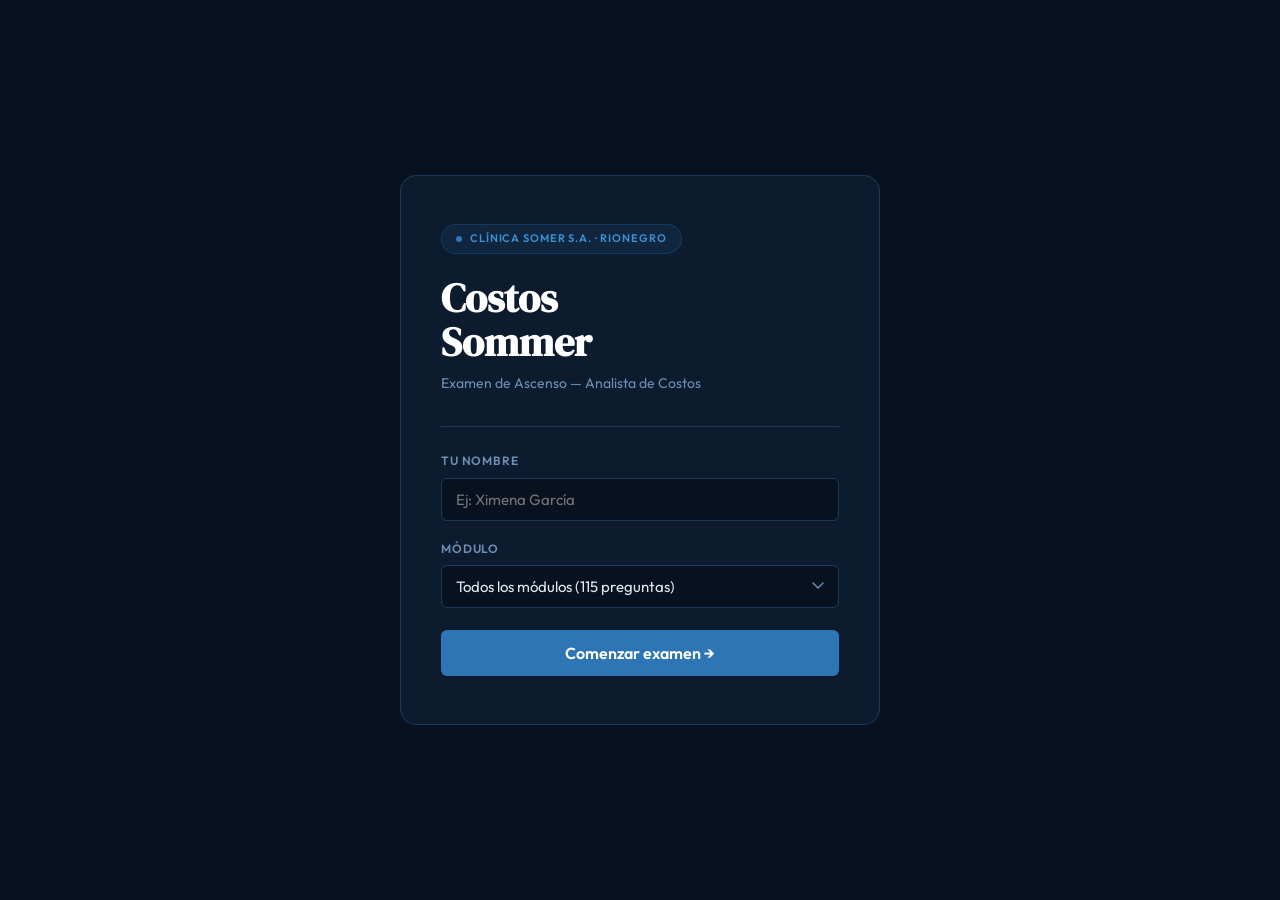
==== index.html @ 5fa01d23 "add cat animation easter egg using sprite2 sequential spritesheet - Cat walks (row 0/3), jumps on co" ====
<!DOCTYPE html>
<html lang="es">
<head>
  <meta charset="UTF-8">
  <meta name="viewport" content="width=device-width, initial-scale=1.0">
  <title>Costos Sommer · Examen de Ascenso</title>
  <link rel="preconnect" href="https://fonts.googleapis.com">
  <link rel="preconnect" href="https://fonts.gstatic.com" crossorigin>
  <link href="https://fonts.googleapis.com/css2?family=DM+Serif+Display:ital@0;1&family=Outfit:wght@300;400;500;600;700&display=swap" rel="stylesheet">
  <style>
    *, *::before, *::after { box-sizing: border-box; margin: 0; padding: 0; }
    :root {
      --bg: #07111F; --surface: #0D1B2E; --surface-2: #0f2237;
      --border: #1a3a5c; --border-hover: #2E75B6;
      --blue: #2E75B6; --blue-light: #3d8fd4;
      --green: #22c55e; --green-bg: rgba(34,197,94,0.1); --green-border: rgba(34,197,94,0.4);
      --red: #ef4444; --red-bg: rgba(239,68,68,0.1); --red-border: rgba(239,68,68,0.4);
      --gold: #FFD700; --text: #e2e8f0; --muted: #6b8fb5; --dim: #2d4d6b;
      --r: 10px; --r-sm: 6px;
    }
    body { background: var(--bg); color: var(--text); font-family: 'Outfit',sans-serif; min-height:100vh; line-height:1.6; }
    .screen { display:none; min-height:100vh; }
    .screen.active { display:flex; flex-direction:column; }

    /* START */
    #screen-start { align-items:center; justify-content:center; padding:40px 20px; }
    .start-card { background:var(--surface); border:1px solid var(--border); border-radius:16px; padding:48px 40px; width:100%; max-width:480px; }
    .brand-pill { display:inline-flex; align-items:center; gap:8px; background:rgba(46,117,182,0.12); border:1px solid rgba(46,117,182,0.25); border-radius:100px; padding:5px 14px; font-size:11px; font-weight:600; letter-spacing:0.08em; text-transform:uppercase; color:var(--blue-light); margin-bottom:22px; }
    .brand-dot { width:6px; height:6px; border-radius:50%; background:var(--blue); }
    .start-title { font-family:'DM Serif Display',serif; font-size:40px; line-height:1.1; color:#fff; margin-bottom:8px; }
    .start-sub { font-size:14px; color:var(--muted); margin-bottom:32px; }
    hr { border:none; border-top:1px solid var(--border); margin:24px 0; }
    label { display:block; font-size:12px; font-weight:600; letter-spacing:0.07em; text-transform:uppercase; color:var(--muted); margin-bottom:7px; }
    input, select { width:100%; background:var(--bg); border:1px solid var(--border); border-radius:var(--r-sm); color:var(--text); font-family:'Outfit',sans-serif; font-size:15px; padding:11px 14px; outline:none; transition:border-color .15s; margin-bottom:18px; }
    input:focus, select:focus { border-color:var(--blue); }
    select { appearance:none; background-image:url("data:image/svg+xml,%3Csvg xmlns='http://www.w3.org/2000/svg' width='12' height='8' viewBox='0 0 12 8'%3E%3Cpath d='M1 1l5 5 5-5' stroke='%236b8fb5' stroke-width='1.5' fill='none' stroke-linecap='round'/%3E%3C/svg%3E"); background-repeat:no-repeat; background-position:right 14px center; cursor:pointer; }
    select option { background:#0d1b2e; }
    .btn-start { width:100%; background:var(--blue); color:#fff; border:none; border-radius:var(--r-sm); font-family:'Outfit',sans-serif; font-size:16px; font-weight:600; padding:13px; cursor:pointer; transition:background .15s,transform .1s; margin-top:4px; }
    .btn-start:hover { background:var(--blue-light); }
    .btn-start:active { transform:scale(0.98); }

    /* QUIZ */
    .quiz-bar { padding:14px 24px; border-bottom:1px solid var(--border); background:var(--surface); display:flex; align-items:center; gap:16px; flex-shrink:0; }
    .prog-wrap { flex:1; }
    .prog-labels { display:flex; justify-content:space-between; font-size:12px; color:var(--muted); margin-bottom:6px; }
    .prog-track { height:3px; background:var(--border); border-radius:2px; overflow:hidden; }
    .prog-fill { height:100%; background:var(--blue); border-radius:2px; transition:width .35s ease; }
    .score-pill { background:rgba(46,117,182,0.12); border:1px solid rgba(46,117,182,0.22); border-radius:100px; padding:5px 14px; font-size:13px; font-weight:600; white-space:nowrap; flex-shrink:0; }
    .score-pill em { color:var(--gold); font-style:normal; }
    .quiz-body { flex:1; overflow-y:auto; padding:32px 24px 40px; max-width:700px; width:100%; margin:0 auto; }
    .mod-chip { display:inline-block; font-size:11px; font-weight:600; letter-spacing:0.08em; text-transform:uppercase; color:var(--blue-light); background:rgba(46,117,182,0.1); border:1px solid rgba(46,117,182,0.22); border-radius:100px; padding:3px 10px; margin-bottom:18px; }
    .q-text { font-family:'DM Serif Display',serif; font-size:22px; line-height:1.45; color:#fff; margin-bottom:26px; }
    .opts { display:flex; flex-direction:column; gap:9px; margin-bottom:18px; }
    .opt { display:flex; align-items:flex-start; gap:12px; background:var(--surface); border:1px solid var(--border); border-radius:var(--r); padding:13px 16px; cursor:pointer; width:100%; text-align:left; font-family:'Outfit',sans-serif; font-size:15px; color:var(--text); transition:border-color .15s,background .15s; }
    .opt:not([disabled]):hover { border-color:var(--border-hover); background:var(--surface-2); }
    .opt[disabled] { cursor:default; }
    .opt.correct { border-color:var(--green-border); background:var(--green-bg); }
    .opt.wrong   { border-color:var(--red-border);   background:var(--red-bg); }
    .opt.dimmed  { opacity:.38; }
    .opt-letter { min-width:28px; height:28px; border-radius:50%; background:rgba(255,255,255,0.07); border:1px solid var(--border); display:flex; align-items:center; justify-content:center; font-size:12px; font-weight:700; flex-shrink:0; transition:background .15s,border-color .15s,color .15s; }
    .opt.correct .opt-letter { background:var(--green); border-color:var(--green); color:#fff; }
    .opt.wrong   .opt-letter { background:var(--red);   border-color:var(--red);   color:#fff; }
    .opt-txt { padding-top:4px; line-height:1.5; }
    .just-box { display:none; background:rgba(46,117,182,0.07); border:1px solid rgba(46,117,182,0.18); border-left:3px solid var(--blue); border-radius:var(--r-sm); padding:14px 16px; font-size:14px; color:#94b8d8; line-height:1.65; margin-bottom:18px; }
    .just-box.show { display:block; }
    .just-label { font-size:10px; font-weight:700; letter-spacing:0.08em; text-transform:uppercase; color:var(--blue-light); margin-bottom:6px; }
    .btn-next { display:none; float:right; background:var(--blue); color:#fff; border:none; border-radius:var(--r-sm); font-family:'Outfit',sans-serif; font-size:15px; font-weight:600; padding:12px 28px; cursor:pointer; transition:background .15s; }
    .btn-next.show { display:inline-block; }
    .btn-next:hover { background:var(--blue-light); }
    .cf::after { content:''; display:table; clear:both; }

    /* RESULTS */
    .results-hero { background:var(--surface); border-bottom:1px solid var(--border); padding:52px 24px 40px; text-align:center; flex-shrink:0; }
    .results-label { font-size:12px; font-weight:600; letter-spacing:0.1em; text-transform:uppercase; color:var(--muted); margin-bottom:20px; }
    .big-score { font-family:'DM Serif Display',serif; font-size:76px; line-height:1; color:#fff; margin-bottom:6px; }
    .big-score .denom { font-size:34px; color:var(--muted); }
    .pct-line { font-size:17px; color:var(--muted); margin-bottom:26px; }
    .rank { display:inline-flex; align-items:center; gap:9px; padding:9px 22px; border-radius:100px; font-size:15px; font-weight:700; }
    .rank-icon { font-size:17px; }
    .r-aux { background:rgba(107,143,181,0.12); border:1px solid rgba(107,143,181,0.28); color:#7a99b8; }
    .r-jun { background:rgba(46,117,182,0.12);  border:1px solid rgba(46,117,182,0.28);  color:var(--blue-light); }
    .r-ana { background:rgba(34,197,94,0.1);    border:1px solid rgba(34,197,94,0.32);   color:var(--green); }
    .r-sen { background:rgba(255,215,0,0.1);    border:1px solid rgba(255,215,0,0.3);    color:var(--gold); }
    .r-jef { background:rgba(255,165,0,0.12);   border:1px solid rgba(255,165,0,0.35);   color:#FFA500; }
    .res-actions { margin-top:28px; }
    .btn-reset { background:var(--blue); color:#fff; border:none; border-radius:var(--r-sm); font-family:'Outfit',sans-serif; font-size:14px; font-weight:600; padding:10px 24px; cursor:pointer; transition:background .15s; }
    .btn-reset:hover { background:var(--blue-light); }
    .review-wrap { flex:1; overflow-y:auto; padding:28px 24px 48px; max-width:700px; width:100%; margin:0 auto; }
    .review-hdr { font-size:11px; font-weight:600; letter-spacing:0.09em; text-transform:uppercase; color:var(--muted); margin-bottom:14px; padding-bottom:10px; border-bottom:1px solid var(--border); }
    .ri { background:var(--surface); border:1px solid var(--border); border-radius:var(--r); padding:16px; margin-bottom:10px; }
    .ri.ok  { border-left:3px solid var(--green-border); }
    .ri.bad { border-left:3px solid var(--red-border); }
    .ri-meta { display:flex; align-items:center; gap:8px; margin-bottom:9px; }
    .ri-num { font-size:11px; font-weight:700; color:var(--dim); }
    .ri-mod { font-size:10px; font-weight:600; letter-spacing:0.06em; text-transform:uppercase; color:var(--muted); background:rgba(255,255,255,0.05); border-radius:100px; padding:2px 8px; }
    .ri-status { margin-left:auto; font-size:12px; font-weight:700; }
    .ri-status.ok  { color:var(--green); }
    .ri-status.bad { color:var(--red); }
    .ri-q { font-size:13px; color:var(--text); margin-bottom:10px; line-height:1.5; }
    .ri-ans { display:flex; flex-direction:column; gap:5px; margin-bottom:10px; }
    .ans-row { font-size:13px; padding:6px 11px; border-radius:var(--r-sm); display:flex; align-items:flex-start; gap:8px; }
    .ans-row.u-ok  { background:var(--green-bg); color:var(--green); }
    .ans-row.u-bad { background:var(--red-bg);   color:var(--red); }
    .ans-row.c-ans { background:var(--green-bg); color:var(--green); }
    .ans-lbl { font-size:10px; font-weight:700; text-transform:uppercase; letter-spacing:0.06em; min-width:72px; padding-top:1px; flex-shrink:0; }
    .ri-just { font-size:13px; color:#7ba8c8; line-height:1.6; padding:9px 12px; background:rgba(46,117,182,0.05); border-radius:var(--r-sm); border-left:2px solid rgba(46,117,182,0.25); }
    .just-mini-lbl { font-size:10px; font-weight:700; text-transform:uppercase; letter-spacing:0.06em; color:var(--blue-light); margin-bottom:4px; }

    /* CAT — sprite2.png: 6 cols × 4 rows, source cell 256×256, display 96×96 */
    .cat-wrap { position:fixed; z-index:999; display:none; pointer-events:none; user-select:none; }
    .cat-wrap.cat-on { display:block; }
    .cat-sprite {
      width: 96px; height: 96px;
      background-image: url('assets/sprites/sprite2.png');
      background-size: 576px 384px;   /* 256*6 * 0.375 × 256*4 * 0.375 */
      background-repeat: no-repeat;
      transform-origin: center bottom;
    }
    .cat-hint { position:fixed; bottom:10px; left:50%; transform:translateX(-50%); font-size:11px; color:rgba(107,143,181,0.45); letter-spacing:0.06em; pointer-events:none; z-index:998; display:none; }
    .cat-hint.cat-on { display:block; }

    @media(max-width:600px){
      .start-card{padding:28px 20px;} .start-title{font-size:32px;}
      .q-text{font-size:18px;} .big-score{font-size:60px;} .big-score .denom{font-size:26px;}
      .quiz-bar{padding:12px 16px;} .quiz-body,.review-wrap{padding-left:16px;padding-right:16px;}
    }
  </style>
</head>
<body>

  <!-- START -->
  <div id="screen-start" class="screen active">
    <div class="start-card">
      <div class="brand-pill"><div class="brand-dot"></div>Clínica Somer S.A. · Rionegro</div>
      <h1 class="start-title">Costos<br>Sommer</h1>
      <p class="start-sub">Examen de Ascenso — Analista de Costos</p>
      <hr>
      <label for="inp-name">Tu nombre</label>
      <input type="text" id="inp-name" placeholder="Ej: Ximena García" autocomplete="off">
      <label for="sel-mod">Módulo</label>
      <select id="sel-mod">
        <option value="all">Todos los módulos (115 preguntas)</option>
        <option value="Módulo 1 – Costos hospitalarios y clasificación">Módulo 1 – Costos hospitalarios y clasificación</option>
        <option value="Módulo 2 – Presupuesto y control financiero">Módulo 2 – Presupuesto y control financiero</option>
        <option value="Módulo 3 – Indicadores de gestión (KPIs)">Módulo 3 – Indicadores de gestión (KPIs)</option>
        <option value="Módulo 4 – Costeo ABC">Módulo 4 – Costeo ABC</option>
        <option value="Módulo 5 – Normativa sector salud Colombia">Módulo 5 – Normativa sector salud Colombia</option>
        <option value="Módulo 6 – Contabilidad aplicada a costos">Módulo 6 – Contabilidad aplicada a costos</option>
        <option value="Módulo 7 – Caso integral de rentabilidad">Módulo 7 – Caso integral de rentabilidad</option>
        <option value="Módulo 8 – Criterio profesional, estrategia e institucional Somer">Módulo 8 – Criterio profesional e institucional Somer</option>
        <option value="Módulo 9 – Análisis financiero y estados financieros">Módulo 9 – Análisis financiero y estados financieros</option>
      </select>
      <button class="btn-start" onclick="startQuiz()">Comenzar examen →</button>
    </div>
  </div>

  <!-- QUIZ -->
  <div id="screen-quiz" class="screen">
    <div class="quiz-bar">
      <div class="prog-wrap">
        <div class="prog-labels"><span id="prog-txt">Pregunta 1 de 115</span><span id="prog-pct">0%</span></div>
        <div class="prog-track"><div class="prog-fill" id="prog-fill" style="width:0%"></div></div>
      </div>
      <div class="score-pill"><em id="sc-val">0</em> correctas</div>
    </div>
    <div class="quiz-body">
      <div class="mod-chip" id="q-mod"></div>
      <div class="q-text" id="q-text"></div>
      <div class="opts" id="opts"></div>
      <div class="just-box" id="just-box"><div class="just-label">Justificación</div><div id="just-txt"></div></div>
      <div class="cf"><button class="btn-next" id="btn-next" onclick="nextQ()"></button></div>
    </div>
  </div>

  <!-- RESULTS -->
  <div id="screen-results" class="screen">
    <div class="results-hero">
      <div class="results-label">Resultados del examen</div>
      <div class="big-score"><span id="r-score">0</span><span class="denom"> / <span id="r-total">0</span></span></div>
      <div class="pct-line" id="r-pct"></div>
      <div class="rank" id="rank-badge"><span class="rank-icon" id="rank-icon"></span><span id="rank-name"></span></div>
      <div class="res-actions"><button class="btn-reset" onclick="resetQuiz()">Volver a jugar</button></div>
    </div>
    <div class="review-wrap">
      <div class="review-hdr">Revisión de respuestas</div>
      <div id="review"></div>
    </div>
  </div>

  <!-- CAT -->
  <div class="cat-wrap" id="cat-wrap"><div class="cat-sprite" id="cat-sprite"></div></div>
  <div class="cat-hint" id="cat-hint">← → ↑ ↓ mueven a la gatita</div>

  <script>
    const QUESTIONS = [{"id": 1, "module": "Módulo 1 – Costos hospitalarios y clasificación", "question": "¿Cuál de los siguientes es un ejemplo de COSTO DIRECTO en la Unidad de Cirugía de la Clínica Somer?", "options": {"A": "Salario del gerente general", "B": "Material de sutura e instrumental quirúrgico utilizado en la cirugía", "C": "Gastos de publicidad institucional", "D": "Mantenimiento de jardines de la sede principal"}, "correct": "B", "justification": "Los costos directos son los asociados directamente al servicio prestado e identificables con un procedimiento específico. El material de sutura e instrumental se consume en la cirugía. El salario del gerente y la publicidad son gastos (Clase 5 PUC). El mantenimiento de jardines es un costo indirecto general."}, {"id": 2, "module": "Módulo 1 – Costos hospitalarios y clasificación", "question": "El arrendamiento de la Sede Ambulatoria de la Clínica Somer (Calle 47 No. 76-3) se clasifica como:", "options": {"A": "Costo variable", "B": "Costo semifijo", "C": "Costo fijo", "D": "Costo indirecto variable"}, "correct": "C", "justification": "El arrendamiento no varía con el número de consultas. Es el mismo monto independientemente del volumen de actividad asistencial, por lo tanto es un costo fijo. Los costos variables cambian con la actividad; los semifijos tienen ambos componentes."}, {"id": 3, "module": "Módulo 1 – Costos hospitalarios y clasificación", "question": "¿Cuáles son los tres elementos del costo en una IPS de alta complejidad como la Clínica Somer?", "options": {"A": "Ingresos, gastos y utilidad", "B": "Materia prima directa, mano de obra directa y CIF", "C": "Costos fijos, variables y semifijos", "D": "Activos, pasivos y patrimonio"}, "correct": "B", "justification": "Los tres elementos: (1) Materia prima directa: medicamentos, reactivos, dispositivos implantados; (2) Mano de obra directa: médicos, enfermeras, instrumentadores; (3) CIF: depreciación equipos, esterilización, servicios públicos asistenciales. Su suma = costo total del servicio."}, {"id": 4, "module": "Módulo 1 – Costos hospitalarios y clasificación", "question": "En la Unidad de Trasplante de Órganos Abdominales de la Clínica Somer, los kits de perfusión y los medicamentos inmunosupresores son ejemplos de:", "options": {"A": "Costos indirectos del servicio (CIF)", "B": "Mano de obra directa", "C": "Materia prima directa", "D": "Gastos administrativos"}, "correct": "C", "justification": "Los insumos que se incorporan físicamente al procedimiento y son identificables con el trasplante específico constituyen materia prima directa. Los medicamentos inmunosupresores y los kits de perfusión se consumen directamente en ese procedimiento y conforman el primer elemento del costo."}, {"id": 5, "module": "Módulo 1 – Costos hospitalarios y clasificación", "question": "¿En qué clase del PUC (Circular 030 Supersalud) se registran los honorarios de médicos especialistas que atienden directamente pacientes en la Clínica Somer?", "options": {"A": "Clase 1 – Activos", "B": "Clase 3 – Deudores", "C": "Clase 5 – Gastos", "D": "Clase 6 – Costos de prestación de servicios"}, "correct": "D", "justification": "Los honorarios de especialistas (cirujanos, anestesiólogos, intensivistas) que intervienen directamente en la atención se registran en Clase 6, cuenta 6210 Honorarios médicos. Son costos asistenciales, no gastos administrativos. La Clase 5 es para el personal administrativo y gastos generales."}, {"id": 6, "module": "Módulo 1 – Costos hospitalarios y clasificación", "question": "La diferencia clave entre COSTO y GASTO en la Clínica Somer es:", "options": {"A": "El costo siempre es mayor en pesos que el gasto", "B": "El costo está asociado a la prestación del servicio asistencial; el gasto a la administración general", "C": "El gasto se registra en la Clase 6 del PUC", "D": "Solo los gastos afectan la utilidad del período"}, "correct": "B", "justification": "El costo es la inversión directamente asociada a prestar el servicio (medicamentos, personal asistencial, insumos quirúrgicos – Clase 6). El gasto es la erogación para administración general (publicidad, asesoría jurídica, nómina administrativa – Clase 5). Ambos afectan la utilidad. El gasto va en Clase 5, no en Clase 6."}, {"id": 7, "module": "Módulo 1 – Costos hospitalarios y clasificación", "question": "La depreciación del tomógrafo de la unidad de Imagenología de la Clínica Somer se clasifica como:", "options": {"A": "Gasto financiero", "B": "Costo directo variable", "C": "Costo fijo indirecto del servicio (CIF)", "D": "Ingreso diferido"}, "correct": "C", "justification": "La depreciación distribuye el costo del equipo a lo largo de su vida útil. Es un costo fijo (no varía con el número de imágenes tomadas) e indirecto (el tomógrafo sirve a múltiples pacientes). Se clasifica en los CIF y se registra en la cuenta 6250 del PUC."}, {"id": 8, "module": "Módulo 1 – Costos hospitalarios y clasificación", "question": "Un centro de costo en la Clínica Somer es:", "options": {"A": "La cuenta bancaria donde se reciben los pagos de EPS", "B": "Una unidad que genera y acumula costos, como la UCI Adultos, UCI Neonatal o el Banco de Sangre", "C": "El presupuesto anual aprobado por la junta directiva", "D": "El estado de resultados mensual consolidado"}, "correct": "B", "justification": "Un centro de costo es una unidad organizativa que acumula costos para su control y análisis. En la Clínica Somer, la UCI Adultos, UCI Pediátrica, UCI Neonatal, Banco de Sangre, Laboratorio Clínico y Unidad Funcional de Cáncer son ejemplos de centros de costo que permiten conocer el costo real de operar cada servicio."}, {"id": 9, "module": "Módulo 1 – Costos hospitalarios y clasificación", "question": "El personal del área de esterilización compartida que apoya los quirófanos de la Clínica Somer se clasifica como:", "options": {"A": "Mano de obra directa", "B": "Gasto de ventas", "C": "Costos indirectos del servicio (CIF)", "D": "Costo variable directo por procedimiento"}, "correct": "C", "justification": "El personal de esterilización apoya la prestación del servicio quirúrgico pero no interviene directamente en la atención al paciente. Su costo no puede asignarse a un procedimiento específico porque atiende múltiples quirófanos y servicios. Es mano de obra indirecta, parte de los CIF."}, {"id": 10, "module": "Módulo 1 – Costos hospitalarios y clasificación", "question": "Los honorarios del abogado externo que asesora a la Clínica Somer en la negociación de contratos con EPS se clasifican como:", "options": {"A": "Costo directo – cuenta 6210", "B": "Gasto – cuenta 5120", "C": "Costo indirecto – cuenta 6250", "D": "Ingreso – cuenta 4105"}, "correct": "B", "justification": "La asesoría jurídica no está asociada a la prestación directa del servicio de salud. Es un gasto administrativo registrado en la cuenta 5120 (Honorarios externos) de la Clase 5 del PUC. La cuenta 6210 es para honorarios de médicos que atienden directamente pacientes."}, {"id": 11, "module": "Módulo 1 – Costos hospitalarios y clasificación", "question": "Si la Clínica Somer incrementa su ocupación en la UCI Neonatal un 30%, ¿cuál de los siguientes costos aumenta proporcionalmente?", "options": {"A": "Arrendamiento de la sede principal", "B": "Cuota de amortización del préstamo bancario", "C": "Leche maternizada, surfactante y medicamentos por recién nacido", "D": "Salario fijo del jefe de enfermería de la UCI"}, "correct": "C", "justification": "Los insumos clínicos (leche maternizada, surfactante, medicamentos) son costos variables: aumentan directamente con el número de pacientes atendidos. El arrendamiento, la amortización y el salario fijo son costos fijos que no varían con el nivel de ocupación."}, {"id": 12, "module": "Módulo 1 – Costos hospitalarios y clasificación", "question": "¿Cuándo se reconoce contablemente un costo de prestación de servicios en la Clínica Somer bajo el principio de causación?", "options": {"A": "Cuando se compra el insumo al proveedor", "B": "Cuando se factura a la EPS o al paciente particular", "C": "Cuando el servicio es efectivamente prestado al paciente", "D": "Cuando la EPS efectúa el pago a la clínica"}, "correct": "C", "justification": "El principio de causación establece que el costo se reconoce cuando se presta el servicio, independientemente del pago. Comprar el insumo activa inventario; facturar genera CxC; el pago de la EPS afecta caja. El costo se causa en el momento de la atención."}, {"id": 13, "module": "Módulo 1 – Costos hospitalarios y clasificación", "question": "La suma de materia prima directa + mano de obra directa + CIF de un procedimiento de trasplante renal en la Clínica Somer es igual a:", "options": {"A": "El margen de contribución del trasplante", "B": "La utilidad bruta del servicio de trasplante", "C": "El costo total del procedimiento de trasplante", "D": "El gasto operativo del período"}, "correct": "C", "justification": "La suma de los tres elementos del costo = costo total del servicio. Esta es la regla fundamental del costeo. El margen de contribución es precio menos costo variable; la utilidad bruta es ingresos menos costos totales; el gasto operativo incluye gastos de administración (Clase 5)."}, {"id": 14, "module": "Módulo 2 – Presupuesto y control financiero", "question": "La UCI Adultos de la Clínica Somer tiene costos fijos de $72.000.000, precio por día-UCI de $900.000 y costo variable unitario de $180.000. ¿Cuál es el punto de equilibrio en días-UCI?", "options": {"A": "80 días", "B": "90 días", "C": "100 días", "D": "120 días"}, "correct": "C", "justification": "MC = $900.000 – $180.000 = $720.000/día. PE = $72.000.000 ÷ $720.000 = 100 días-UCI. Por debajo de 100 días la UCI genera pérdida. Cada día adicional aporta $720.000 a la utilidad. Este análisis es clave para justificar la continuidad operativa de la UCI ante la gerencia."}, {"id": 15, "module": "Módulo 2 – Presupuesto y control financiero", "question": "El EBITDA de la Clínica Somer mide:", "options": {"A": "El flujo de caja disponible para pagar a proveedores de insumos quirúrgicos", "B": "La utilidad antes de intereses, impuestos, depreciación y amortización", "C": "El patrimonio neto consolidado de todas las sedes", "D": "El presupuesto de inversiones en equipos médicos del año"}, "correct": "B", "justification": "EBITDA mide la rentabilidad operativa pura, antes de factores financieros y contables no monetarios como la depreciación de equipos de alta tecnología (ECMO, tomógrafos). Es el indicador que mejor refleja la capacidad generadora de caja de la operación asistencial de la Clínica Somer."}, {"id": 16, "module": "Módulo 2 – Presupuesto y control financiero", "question": "Si el precio estándar de un kit de hemodiálisis en la Clínica Somer era $85.000 y el precio real pagado fue $92.000, con una cantidad real de 400 unidades, la variación de precio es:", "options": {"A": "$2.800.000 favorable", "B": "$2.800.000 desfavorable", "C": "$700.000 desfavorable", "D": "$700.000 favorable"}, "correct": "B", "justification": "Var. precio = (P real – P estándar) × Q real = ($92.000 – $85.000) × 400 = $7.000 × 400 = $2.800.000. Es DESFAVORABLE porque se pagó más de lo presupuestado por unidad, incrementando los costos variables de la unidad de nefrología."}, {"id": 17, "module": "Módulo 2 – Presupuesto y control financiero", "question": "Una variación presupuestal es FAVORABLE en costos para la Clínica Somer cuando:", "options": {"A": "Lo ejecutado es mayor que lo presupuestado", "B": "Lo ejecutado es igual a lo presupuestado", "C": "Lo ejecutado es menor que lo presupuestado", "D": "El presupuesto no fue aprobado por la junta directiva"}, "correct": "C", "justification": "En costos, variación favorable = ejecutado < presupuestado. Significa que la clínica gastó menos de lo planeado, mejorando el resultado financiero. En ingresos la lógica es inversa. Una variación desfavorable en costos implica sobrecosto que comprime el margen operativo."}, {"id": 18, "module": "Módulo 2 – Presupuesto y control financiero", "question": "¿Por qué el flujo de caja es especialmente crítico para la Clínica Somer, dado que atiende pacientes de alta complejidad con cargo a EPS?", "options": {"A": "Porque las EPS pagan inmediatamente al prestarse el servicio de alta complejidad", "B": "Porque los ciclos de cobro de 90+ días generan brecha entre utilidad contable y efectivo disponible para pagar insumos costosos", "C": "Porque el flujo de caja y la utilidad contable siempre son iguales en IPS de alta complejidad", "D": "Porque el ADRES paga directamente a la Clínica Somer sin intermediación de las EPS"}, "correct": "B", "justification": "Los procedimientos de alta complejidad (trasplantes, ECMO) implican costos de insumos que se pagan al proveedor en 30–60 días, mientras las EPS pagan en 90+ días. La clínica puede mostrar utilidad contable positiva pero sin efectivo para operar. El flujo de caja mide entradas y salidas reales."}, {"id": 19, "module": "Módulo 2 – Presupuesto y control financiero", "question": "El presupuesto maestro de la Clínica Somer integra:", "options": {"A": "Solo el presupuesto de nómina médica y de enfermería", "B": "El presupuesto operativo (ingresos y gastos) y el financiero (flujo de caja, balance proyectado)", "C": "Únicamente la proyección de contratos con EPS del Oriente Antioqueño", "D": "El informe de auditoría externa anual de los estados financieros"}, "correct": "B", "justification": "El presupuesto maestro consolida el presupuesto operativo (ingresos por servicios de todas las sedes, costos y gastos) con el presupuesto financiero (flujo de caja proyectado, balance, presupuesto de inversiones). Permite una visión integral de la viabilidad financiera de la institución."}, {"id": 20, "module": "Módulo 2 – Presupuesto y control financiero", "question": "La Unidad Funcional de Cáncer de la Clínica Somer tiene costos fijos de $120.000.000, precio promedio por sesión de $850.000 y costo variable de $280.000. ¿Cuál es el punto de equilibrio en sesiones?", "options": {"A": "180 sesiones", "B": "200 sesiones", "C": "211 sesiones", "D": "250 sesiones"}, "correct": "C", "justification": "MC = $850.000 – $280.000 = $570.000. PE = $120.000.000 ÷ $570.000 = 210,5 ≈ 211 sesiones (se redondea hacia arriba para garantizar cubrimiento de costos fijos). Conocer el PE es clave para justificar la continuidad del servicio oncológico ante la gerencia."}, {"id": 21, "module": "Módulo 2 – Presupuesto y control financiero", "question": "La variación de CANTIDAD en insumos se calcula como:", "options": {"A": "(Precio real – Precio estándar) × Cantidad real", "B": "(Cantidad real – Cantidad estándar) × Precio estándar", "C": "(Precio real – Precio estándar) × Cantidad estándar", "D": "(Cantidad real – Cantidad estándar) × Precio real"}, "correct": "B", "justification": "Variación de cantidad = (Q real – Q estándar) × P estándar. Se usa el precio estándar para aislar el efecto precio y medir únicamente el impacto del consumo diferente al planeado. Si se consumió más de lo estándar es desfavorable. Es clave para controlar insumos costosos de trasplante y UCI."}, {"id": 22, "module": "Módulo 2 – Presupuesto y control financiero", "question": "La Clínica Somer presupuestó ingresos de $8.500.000.000 y ejecutó $8.200.000.000 en el semestre. Esta variación es:", "options": {"A": "Favorable de $300.000.000", "B": "Desfavorable de $300.000.000", "C": "Neutra porque la diferencia es menor al 5%", "D": "Favorable porque se prestaron más servicios de alta complejidad"}, "correct": "B", "justification": "En ingresos, variación desfavorable = ejecutado < presupuestado. La clínica recaudó $300.000.000 menos de lo planeado, presionando el margen operativo y el flujo de caja. No existe variación 'neutra' por porcentaje en el análisis presupuestal formal."}, {"id": 23, "module": "Módulo 2 – Presupuesto y control financiero", "question": "¿Qué diferencia un presupuesto FLEXIBLE de uno ESTÁTICO en la gestión de la Clínica Somer?", "options": {"A": "El flexible se ajusta al volumen real de actividad; el estático no cambia aunque la actividad varíe", "B": "El estático incluye más detalle por sedes que el flexible", "C": "El flexible solo aplica para hospitales públicos del Oriente Antioqueño", "D": "No hay diferencia práctica; son términos equivalentes en el sector salud"}, "correct": "A", "justification": "El presupuesto flexible se ajusta al nivel real de actividad (egresos, días-UCI, sesiones de quimioterapia), permitiendo comparaciones válidas. El estático se fija para un único nivel de actividad. En una clínica con múltiples sedes y servicios como la Somer, el presupuesto flexible es mucho más útil para el control de gestión."}, {"id": 24, "module": "Módulo 2 – Presupuesto y control financiero", "question": "El margen de contribución de una consulta de especialidad en la Clínica Somer con precio $220.000 y costo variable de $65.000 es:", "options": {"A": "$65.000", "B": "$220.000", "C": "$155.000", "D": "$285.000"}, "correct": "C", "justification": "Margen de contribución = Precio – Costo variable = $220.000 – $65.000 = $155.000. Este valor indica cuánto contribuye cada consulta a cubrir los costos fijos de la sede ambulatoria y generar utilidad. Es fundamental para decisiones de pricing en la oferta particular de la Clínica Somer."}, {"id": 25, "module": "Módulo 2 – Presupuesto y control financiero", "question": "Si la Clínica Somer tiene costos fijos de $200.000.000 y un margen de contribución del 40%, ¿cuál es el punto de equilibrio en pesos?", "options": {"A": "$400.000.000", "B": "$450.000.000", "C": "$500.000.000", "D": "$550.000.000"}, "correct": "C", "justification": "PE ($) = Costos fijos ÷ MC% = $200.000.000 ÷ 0,40 = $500.000.000. Con ingresos por debajo de $500M hay pérdida; por encima hay utilidad. El MC del 40% significa que por cada $100 de ingreso, $40 quedan para cubrir costos fijos y generar utilidad."}, {"id": 26, "module": "Módulo 2 – Presupuesto y control financiero", "question": "¿Cuál es el propósito principal del presupuesto de ingresos de la Clínica Somer con 5 sedes operativas?", "options": {"A": "Registrar los gastos de nómina mensual de cada sede", "B": "Proyectar la facturación esperada por tipo de pagador (EPS, prepagadas, SOAT, particulares) y por sede", "C": "Calcular la depreciación de equipos médicos de imagenología", "D": "Determinar el punto de equilibrio contable anual consolidado"}, "correct": "B", "justification": "El presupuesto de ingresos proyecta la facturación futura por tipo de pagador y por sede. Es la base para planear los recursos necesarios en cada unidad. No registra gastos ni calcula depreciaciones. Su correcta elaboración es fundamental para la gestión financiera de una IPS multisede."}, {"id": 27, "module": "Módulo 3 – Indicadores de gestión (KPIs)", "question": "La UCI Adultos de la Clínica Somer tiene 25 camas, opera 30 días y registra 570 días-cama ocupados. ¿Cuál es el índice ocupacional?", "options": {"A": "72%", "B": "76%", "C": "80%", "D": "85%"}, "correct": "B", "justification": "Días-cama disponibles = 25 × 30 = 750. IO = (570 ÷ 750) × 100 = 76%. Este resultado está ligeramente por debajo del rango óptimo (80–85%), indicando una oportunidad de mejora. La gerencia podría revisar protocolos de referencia para aumentar la ocupación sin comprometer la calidad."}, {"id": 28, "module": "Módulo 3 – Indicadores de gestión (KPIs)", "question": "La Clínica Somer tiene costos totales de $3.200.000.000 en el trimestre y 8.000 días-cama ocupados. ¿Cuál es el costo por paciente-día?", "options": {"A": "$350.000", "B": "$380.000", "C": "$400.000", "D": "$420.000"}, "correct": "C", "justification": "Costo por paciente-día = $3.200.000.000 ÷ 8.000 = $400.000. Para una clínica de alta complejidad, este indicador es clave para negociar tarifas de hospitalización con EPS y comparar la eficiencia entre las UCI (adultos, pediátrica, neonatal) y los servicios de hospitalización general."}, {"id": 29, "module": "Módulo 3 – Indicadores de gestión (KPIs)", "question": "La Clínica Somer tiene $4.200.000.000 en cuentas por cobrar y $18.000.000.000 en ingresos anuales. Los días de cartera son aproximadamente:", "options": {"A": "72 días", "B": "80 días", "C": "85 días", "D": "91 días"}, "correct": "C", "justification": "Días de cartera = ($4.200M ÷ $18.000M) × 365 = 0,2333 × 365 = 85 días. Este valor supera el estándar aceptable (<60 días) y se acerca al nivel crítico (>90 días), indicando que la Clínica Somer tarda casi 3 meses para cobrar sus servicios de alta complejidad a las EPS."}, {"id": 30, "module": "Módulo 3 – Indicadores de gestión (KPIs)", "question": "¿Cuál es el rango óptimo del índice ocupacional para una clínica privada de alta complejidad como la Somer?", "options": {"A": "60–70%", "B": "70–75%", "C": "80–85%", "D": "90–95%"}, "correct": "C", "justification": "El rango óptimo es 80–85%. Por debajo del 80% hay subutilización de la capacidad instalada. Por encima del 85% puede generar saturación, dificultad para aislamientos de pacientes críticos, mayor riesgo de infecciones nosocomiales y deterioro de la calidad de atención."}, {"id": 31, "module": "Módulo 3 – Indicadores de gestión (KPIs)", "question": "La Clínica Somer registró 240 egresos en un mes con 60 camas de hospitalización disponibles. ¿Cuál es el giro de cama?", "options": {"A": "3,0 pacientes/cama/mes", "B": "4,0 pacientes/cama/mes", "C": "4,5 pacientes/cama/mes", "D": "5,0 pacientes/cama/mes"}, "correct": "B", "justification": "Giro de cama = Egresos ÷ Camas disponibles = 240 ÷ 60 = 4,0 pacientes por cama por mes. Para una clínica de alta complejidad un giro de 4,0 es razonable, ya que patologías complejas (trasplantes, cirugías mayores) requieren estancias más largas que en clínicas de baja complejidad."}, {"id": 32, "module": "Módulo 3 – Indicadores de gestión (KPIs)", "question": "El margen operativo de la Clínica Somer se calcula como:", "options": {"A": "Ingresos totales ÷ Costos totales", "B": "Utilidad operacional ÷ Ingresos totales", "C": "Costos totales ÷ Número de egresos", "D": "Utilidad neta ÷ Patrimonio total"}, "correct": "B", "justification": "Margen operativo = Utilidad operacional ÷ Ingresos totales. Mide qué porcentaje de los ingresos se convierte en utilidad después de cubrir todos los costos y gastos operativos. Un margen saludable para una IPS de alta complejidad es superior al 15%."}, {"id": 33, "module": "Módulo 3 – Indicadores de gestión (KPIs)", "question": "Días de cartera superiores a 90 días en la Clínica Somer se consideran:", "options": {"A": "Excelentes: refleja contratos especiales de alta complejidad", "B": "Aceptables: dentro del estándar del sector salud colombiano", "C": "Críticos: generan presión severa de flujo de caja", "D": "Normales para IPS con Sello de Sostenibilidad"}, "correct": "C", "justification": "Días de cartera >90 es nivel crítico. Para la Clínica Somer, con alta concentración de ingresos en EPS y costos de insumos que se pagan en 30–60 días, una cartera de 90+ días significa que la clínica financia a las EPS generando severa presión de liquidez."}, {"id": 34, "module": "Módulo 3 – Indicadores de gestión (KPIs)", "question": "La UCI Neonatal de la Clínica Somer registra 3.600 días-cama ocupados y 180 egresos en el trimestre. ¿Cuál es la estancia promedio?", "options": {"A": "15 días", "B": "18 días", "C": "20 días", "D": "22 días"}, "correct": "C", "justification": "Estancia promedio = 3.600 ÷ 180 = 20 días. Esta estancia es coherente con patologías neonatales de alta complejidad (prematuros extremos, malformaciones). Es mayor que el promedio de hospitalización general, lo que aumenta el costo por egreso neonatal y debe considerarse en la negociación de tarifas con EPS."}, {"id": 35, "module": "Módulo 3 – Indicadores de gestión (KPIs)", "question": "La Clínica Somer tiene ingresos totales de $5.400.000.000 y costos totales de $4.320.000.000 en el semestre. ¿Cuál es el margen operativo?", "options": {"A": "15%", "B": "18%", "C": "20%", "D": "22%"}, "correct": "C", "justification": "Utilidad operacional = $5.400M – $4.320M = $1.080M. Margen = $1.080M ÷ $5.400M = 20%. Este resultado supera el estándar saludable del 15%, indicando que la Clínica Somer retiene $0,20 por cada $1,00 de ingreso, reflejando una gestión eficiente de sus servicios de alta complejidad."}, {"id": 36, "module": "Módulo 3 – Indicadores de gestión (KPIs)", "question": "¿Cuál KPI es más útil para evaluar la eficiencia económica del Trasplante de Médula Ósea de la Clínica Somer?", "options": {"A": "Índice ocupacional de camas generales", "B": "Giro de cama en hospitalización general", "C": "Costo por egreso del servicio de trasplante", "D": "Días de cartera con pacientes particulares"}, "correct": "C", "justification": "El costo por egreso mide cuánto cuesta atender a cada paciente trasplantado, permite comparar entre períodos e identificar oportunidades de eficiencia. Puede compararse con las tarifas negociadas con EPS o fondos especiales para este servicio de alta especialización."}, {"id": 37, "module": "Módulo 3 – Indicadores de gestión (KPIs)", "question": "La fórmula correcta para calcular los días de cartera de la Clínica Somer es:", "options": {"A": "(Egresos ÷ Camas disponibles) × 365", "B": "(CxC ÷ Ingresos anuales) × 365", "C": "(Días-cama ocupados ÷ Días-cama disponibles) × 100", "D": "(Utilidad operacional ÷ Ingresos totales) × 100"}, "correct": "B", "justification": "Días de cartera = (Cuentas por cobrar ÷ Ingresos anuales) × 365. Mide el tiempo promedio que la clínica tarda en cobrar sus servicios. Es crítico para la Clínica Somer dada su alta dependencia de cobros a EPS por servicios de alta complejidad con largo ciclo de facturación y glosas."}, {"id": 38, "module": "Módulo 3 – Indicadores de gestión (KPIs)", "question": "¿Qué significa que la Clínica Somer tenga un índice ocupacional del 90% en su UCI Adultos?", "options": {"A": "Excelente: maximiza los ingresos de la UCI", "B": "Óptimo: está en el rango ideal del 80–85%", "C": "Por encima del rango óptimo: puede indicar saturación y riesgo para la calidad", "D": "Crítico: indica que la UCI está subutilizada"}, "correct": "C", "justification": "Un índice del 90% supera el rango óptimo (80–85%). Puede implicar dificultad para aislar pacientes con infecciones, menor tiempo de preparación de camas, mayor carga del personal y riesgo de infecciones nosocomiales. La Clínica Somer debería evaluar si se requiere ampliar la capacidad instalada de la UCI."}, {"id": 39, "module": "Módulo 3 – Indicadores de gestión (KPIs)", "question": "El costo por egreso de la Clínica Somer con costos totales de $3.200.000.000 y 640 egresos en el trimestre es:", "options": {"A": "$4.500.000", "B": "$4.800.000", "C": "$5.000.000", "D": "$5.200.000"}, "correct": "C", "justification": "Costo por egreso = $3.200.000.000 ÷ 640 = $5.000.000. Este valor es coherente con una IPS de alta complejidad. Al compararlo con el ingreso por egreso se obtiene la utilidad por paciente, métrica fundamental para evaluar la rentabilidad del portafolio de servicios de la Clínica Somer."}, {"id": 40, "module": "Módulo 4 – Costeo ABC", "question": "La lógica central del costeo ABC aplicada a la Clínica Somer es:", "options": {"A": "Los servicios consumen recursos directamente sin pasar por actividades", "B": "Las actividades consumen recursos y los servicios consumen actividades", "C": "Los costos fijos se distribuyen por igual entre UCI, oncología y cirugía", "D": "El volumen de egresos determina el costo unitario de cada servicio"}, "correct": "B", "justification": "El ABC: ACTIVIDADES consumen RECURSOS → SERVICIOS consumen ACTIVIDADES. En la Clínica Somer, actividades como esterilización, quirófano, recuperación y administración consumen recursos; y los servicios (trasplante, cirugía laparoscópica, oncología) consumen esas actividades en proporciones distintas según su complejidad."}, {"id": 41, "module": "Módulo 4 – Costeo ABC", "question": "¿Cuál es la primera etapa del costeo ABC en la Clínica Somer?", "options": {"A": "Asignar costos a los servicios según el inductor", "B": "Definir los inductores de costo (cost drivers)", "C": "Identificar las actividades del proceso (esterilización, quirófano, UCI, administración)", "D": "Calcular el costo unitario por procedimiento o egreso"}, "correct": "C", "justification": "Las 4 etapas del ABC: (1) Identificar actividades del proceso, (2) Asignar costos indirectos a cada actividad, (3) Definir el inductor de costo para cada actividad, (4) Asignar costos a los servicios según consumo real del inductor. En la Somer: esterilización, quirófano, UCI, laboratorio, banco de sangre, administración."}, {"id": 42, "module": "Módulo 4 – Costeo ABC", "question": "En la Unidad de Cirugía de la Clínica Somer, el 'número de horas de quirófano utilizadas' como base de asignación de costos es un ejemplo de:", "options": {"A": "Centro de costo", "B": "Inductor de costo (cost driver)", "C": "Costo directo del procedimiento", "D": "Presupuesto de actividad quirúrgica"}, "correct": "B", "justification": "Un inductor de costo (cost driver) es la medida que mejor representa la relación causal entre el consumo de una actividad y el costo generado. Las horas de quirófano determinan cuánto consume cada procedimiento de los recursos de sala. Otros inductores en la Somer: número de instrumentos (esterilización), horas (UCI), unidades transfundidas (banco de sangre)."}, {"id": 43, "module": "Módulo 4 – Costeo ABC", "question": "La actividad de Esterilización de la Clínica Somer tiene un costo de $48.000.000. Colecistectomía usa 200 instrumentos y Cirugía hepatopancreatobiliar usa 280 (total 480). ¿Cuál es el costo de esterilización por instrumento?", "options": {"A": "$85.000", "B": "$90.000", "C": "$100.000", "D": "$105.000"}, "correct": "C", "justification": "Tasa = $48.000.000 ÷ 480 = $100.000/instrumento. Asignación Colecistectomía = 200 × $100.000 = $20.000.000. Asignación Cirugía hepatopancreatobiliar = 280 × $100.000 = $28.000.000. El ABC revela que la cirugía más compleja absorbe mayor costo de esterilización, lo que no ocurre con el costeo tradicional."}, {"id": 44, "module": "Módulo 4 – Costeo ABC", "question": "¿Cuál es la principal ventaja del costeo ABC para la Clínica Somer, con servicios tan distintos como trasplante de órganos y consulta ambulatoria?", "options": {"A": "Es más sencillo de implementar y requiere menos datos", "B": "Asigna los costos indirectos según el consumo real de actividades, evitando subsidios cruzados entre servicios", "C": "Elimina la necesidad de calcular costos fijos por sede", "D": "Solo aplica para procedimientos quirúrgicos de alta complejidad"}, "correct": "B", "justification": "La ventaja clave del ABC es la precisión: evita subsidios cruzados entre servicios. Sin ABC, el costeo tradicional podría hacer que una consulta ambulatoria subsidie los costos de un trasplante, distorsionando la rentabilidad. El ABC asigna costos según lo que cada servicio realmente consume en actividades."}, {"id": 45, "module": "Módulo 4 – Costeo ABC", "question": "El Time-Driven ABC, recomendado como segunda fase en la Clínica Somer, usa como inductor único:", "options": {"A": "El número de procedimientos realizados en el período", "B": "El número de insumos consumidos por tipo de servicio", "C": "El tiempo como medida universal de consumo de actividades", "D": "El costo directo de cada procedimiento como base de distribución"}, "correct": "C", "justification": "El Time-Driven ABC simplifica el ABC clásico usando el tiempo como inductor universal. En lugar de múltiples inductores, se mide cuánto tiempo consume cada servicio en cada actividad. Es más fácil de mantener operativamente en una institución con múltiples sedes como la Clínica Somer y permite actualizaciones periódicas."}, {"id": 46, "module": "Módulo 4 – Costeo ABC", "question": "¿Qué es un 'subsidio cruzado' en el contexto del costeo de servicios de la Clínica Somer?", "options": {"A": "Un préstamo entre la sede principal y las sedes ambulatorias", "B": "Cuando el costeo tradicional hace que un servicio de baja complejidad pague costos que pertenecen a uno de alta complejidad", "C": "El apoyo financiero del gobierno a la Clínica Somer por ser referente regional", "D": "La distribución equitativa de utilidades entre los servicios de la clínica"}, "correct": "B", "justification": "El subsidio cruzado ocurre cuando la distribución arbitraria de CIF en el costeo tradicional hace que servicios de baja complejidad (consulta ambulatoria) absorban costos que corresponden a alta complejidad (trasplante, ECMO). El ABC elimina este problema asignando costos según el consumo real de actividades."}, {"id": 47, "module": "Módulo 4 – Costeo ABC", "question": "¿Por qué se recomienda implementar el costeo ABC por fases en la Clínica Somer?", "options": {"A": "Porque la Supersalud exige implementación gradual en IPS de alta complejidad", "B": "Porque requiere adaptación cultural, de sistemas y validación de inductores; la implementación gradual reduce el riesgo", "C": "Porque el ABC solo aplica a servicios quirúrgicos en una primera fase", "D": "Porque el ABC no puede implementarse mientras existan múltiples sedes operativas"}, "correct": "B", "justification": "La implementación por fases (primero centros de costo, luego ABC pleno o Time-Driven ABC) permite: adaptar progresivamente al equipo, validar los inductores, ajustar los sistemas de información (Dinámica Web Somer), y demostrar valor antes de comprometer toda la organización. Reduce resistencia y riesgos de implementación."}, {"id": 48, "module": "Módulo 4 – Costeo ABC", "question": "En el ABC de la Clínica Somer, la actividad 'Administración' tiene costo $32.000.000 con 80 procedimientos totales (50 cirugía general + 30 cirugía hepatopancreatobiliar). ¿Cuánto se asigna a cirugía general?", "options": {"A": "$16.000.000", "B": "$18.000.000", "C": "$20.000.000", "D": "$22.000.000"}, "correct": "C", "justification": "Tasa = $32.000.000 ÷ 80 = $400.000/procedimiento. Asignación cirugía general = 50 × $400.000 = $20.000.000. Asignación hepatopancreatobiliar = 30 × $400.000 = $12.000.000. Total: $32.000.000 (verificado). La distribución refleja que cirugía general genera más transacciones administrativas por tener mayor volumen."}, {"id": 49, "module": "Módulo 4 – Costeo ABC", "question": "Con costeo tradicional (50/50), un procedimiento A cuesta $2.000.000 y con ABC cuesta $2.650.000. ¿Qué se concluye?", "options": {"A": "El ABC sobrestima el costo del procedimiento A", "B": "El costeo tradicional subestimaba el costo real del procedimiento A", "C": "Ambos métodos producen resultados equivalentes para negociar con EPS", "D": "El costeo tradicional es más preciso para procedimientos de alta complejidad"}, "correct": "B", "justification": "Cuando ABC > costeo tradicional, el método tradicional subestimaba el costo real. En la Clínica Somer, esto puede llevar a tarifas con EPS que no cubren el costo real, generando pérdidas ocultas. El ABC revela el costo verdadero y permite renegociar contratos con cifras más precisas y defendibles."}, {"id": 50, "module": "Módulo 4 – Costeo ABC", "question": "¿Cuál método de costeo es más recomendado para la Clínica Somer dado su portafolio de alta complejidad y múltiples centros de costo?", "options": {"A": "Costeo absorbente simple, por su facilidad de implementación", "B": "ABC complementado con centros de costo, implementado por fases", "C": "Distribución proporcional igualitaria entre todos los servicios", "D": "Costeo variable únicamente, sin asignar costos fijos a los servicios"}, "correct": "B", "justification": "El ABC complementado con centros de costo es el más recomendado porque: (1) los CIF son muy significativos en alta complejidad (ECMO, trasplantes, oncología), (2) el ABC los asigna con precisión según consumo real de actividades, (3) los centros de costo (UCI Adultos, UCI Pediátrica, Oncología, Trasplantes) proveen la base organizativa necesaria."}, {"id": 51, "module": "Módulo 5 – Normativa sector salud Colombia", "question": "¿Qué ley creó el Sistema General de Seguridad Social en Salud en Colombia, fundamento legal de la operación de la Clínica Somer?", "options": {"A": "Ley 50 de 1990", "B": "Ley 100 de 1993", "C": "Ley 1438 de 2011", "D": "Ley 715 de 2001"}, "correct": "B", "justification": "La Ley 100 de 1993 creó el SGSSS con los regímenes contributivo y subsidiado, estableciendo a las EPS como aseguradoras y a las IPS como prestadoras. Es el pilar normativo de la operación de la Clínica Somer como IPS de alta complejidad que atiende pacientes de múltiples EPS del Oriente Antioqueño."}, {"id": 52, "module": "Módulo 5 – Normativa sector salud Colombia", "question": "La ADRES cumple la función de:", "options": {"A": "Girar la UPC a las EPS y administrar los recursos del SGSSS", "B": "Acreditar a IPS como la Clínica Somer para prestar servicios de alta complejidad", "C": "Vigilar y controlar las EPS e IPS habilitadas", "D": "Definir las tarifas del Manual ISS para contratos entre IPS y EPS"}, "correct": "A", "justification": "ADRES administra los recursos financieros del SGSSS y gira la UPC a las EPS. No acredita IPS (Ministerio de Salud/ICONTEC), no vigila (Supersalud), ni define tarifas. La Clínica Somer recibe pagos indirectamente a través de las EPS que reciben la UPC de la ADRES."}, {"id": 53, "module": "Módulo 5 – Normativa sector salud Colombia", "question": "¿Qué es la UPC y cómo se relaciona con los ingresos de la Clínica Somer?", "options": {"A": "El valor anual por afiliado que recibe la EPS para cubrir el PBS, con el cual paga los servicios prestados por la Clínica Somer", "B": "El código único de procedimientos quirúrgicos de alta complejidad", "C": "La unificación del plan de cuentas para IPS según la Circular 030", "D": "El manual de tarifas para accidentes de tránsito atendidos en urgencias"}, "correct": "A", "justification": "La UPC es el valor anual que el ADRES gira a las EPS por afiliado. Con ese dinero, la EPS financia la prestación del PBS incluyendo los servicios de alta complejidad contratados con la Clínica Somer. Conocer la UPC es esencial para el analista de costos al negociar contratos con EPS."}, {"id": 54, "module": "Módulo 5 – Normativa sector salud Colombia", "question": "Los CUPS son relevantes para el analista de costos de la Clínica Somer porque:", "options": {"A": "Son los contratos únicos de prestación entre EPS e IPS", "B": "Son los códigos de identificación de cada procedimiento, base del manual tarifario y de la facturación", "C": "Son los cupones de pago de la UPC tramitados ante la ADRES", "D": "Son las cuentas unificadas del plan de saldos de la Clínica Somer"}, "correct": "B", "justification": "Los CUPS identifican con un código único cada procedimiento de salud. Son la base del manual tarifario: cada procedimiento de la Clínica Somer (desde una consulta hasta un trasplante) se factura a la EPS referenciando su código CUPS. Un código incorrecto puede generar glosas o rechazo de la factura."}, {"id": 55, "module": "Módulo 5 – Normativa sector salud Colombia", "question": "¿Cuál es el ámbito de aplicación del Manual Tarifario SOAT para la Clínica Somer?", "options": {"A": "Todos los servicios del SGSSS con EPS atendidos en urgencias", "B": "Exclusivamente la atención de víctimas de accidentes de tránsito", "C": "Servicios de medicina estética no cubiertos por el PBS", "D": "Todas las urgencias hospitalarias sin importar la causa de ingreso"}, "correct": "B", "justification": "El Manual SOAT aplica exclusivamente para víctimas de accidentes de tránsito, financiada por aseguradoras SOAT y FONSAT. La Clínica Somer, ubicada cerca del Aeropuerto Internacional José María Córdova y en zona de alta circulación vial del Oriente Antioqueño, recibe un volumen relevante de pacientes SOAT."}, {"id": 56, "module": "Módulo 5 – Normativa sector salud Colombia", "question": "Los RIPS son fundamentales para la facturación de la Clínica Somer porque:", "options": {"A": "Definen las tarifas mínimas para contratar con EPS del Oriente Antioqueño", "B": "Son los registros individuales de prestación de servicios, base técnica para facturar sin glosas", "C": "Establecen los requisitos de habilitación para UCI de alta complejidad", "D": "Definen el régimen disciplinario del personal médico y de enfermería"}, "correct": "B", "justification": "Los RIPS (Resolución 3374/2000) son registros individuales con información detallada de cada atención (procedimiento CUPS, diagnóstico CIE-10, paciente, prestador). Son la base técnica de la facturación a EPS. Una generación incorrecta o incompleta de RIPS es la principal causa de glosas en IPS de alta complejidad."}, {"id": 57, "module": "Módulo 5 – Normativa sector salud Colombia", "question": "¿Cuál es la diferencia en la FINANCIACIÓN entre el Manual ISS y el Manual SOAT?", "options": {"A": "El ISS se financia con la UPC girada por ADRES a las EPS; el SOAT con aseguradoras y FONSAT", "B": "El SOAT se financia con la UPC; el ISS con impuestos municipales del Oriente Antioqueño", "C": "Ambos se financian con la UPC; solo difieren en las tarifas", "D": "El ISS es financiado por las ARL y el SOAT por el Ministerio de Salud"}, "correct": "A", "justification": "Segunda diferencia clave: el ISS/SGSSS se financia con la UPC que ADRES gira a las EPS por afiliado; el SOAT con las primas de los seguros obligatorios de tránsito pagados por propietarios de vehículos y con FONSAT para vehículos no identificados. Son fuentes completamente distintas con diferentes ciclos de pago."}, {"id": 58, "module": "Módulo 5 – Normativa sector salud Colombia", "question": "La Circular 030 de la Supersalud define el PUC para IPS. ¿Qué cuenta específica registra los medicamentos e insumos quirúrgicos usados en los procedimientos de la Clínica Somer?", "options": {"A": "Cuenta 5105 – Personal administrativo", "B": "Cuenta 6205 – Personal asistencial", "C": "Cuenta 6215 – Medicamentos e insumos médico-quirúrgicos", "D": "Cuenta 5195 – Gastos diversos"}, "correct": "C", "justification": "La cuenta 6215 (Clase 6 – Costos) registra todo el material médico-quirúrgico directo: medicamentos, insumos, reactivos, dispositivos implantados. En la Clínica Somer, los kits de trasplante, medicamentos de UCI, reactivos del laboratorio y banco de sangre se registran en esta cuenta."}, {"id": 59, "module": "Módulo 5 – Normativa sector salud Colombia", "question": "La visión 2028 de la Clínica Somer de ser 'organización de salud sostenible centrada en las personas' implica para el área de costos:", "options": {"A": "Reducir todos los costos sin importar el impacto en la calidad asistencial", "B": "Generar información precisa de costos que permita decisiones sostenibles con valor clínico demostrado", "C": "Eliminar los servicios deficitarios como la UCI Neonatal para mejorar la rentabilidad", "D": "Depender exclusivamente de contratos con EPS para garantizar el volumen de actividad"}, "correct": "B", "justification": "La sostenibilidad financiera al 2028 requiere que el área de costos genere información precisa y oportuna para: identificar servicios con valor clínico y económico, negociar tarifas justas con EPS y prepagadas, gestionar eficientemente los recursos de alta tecnología, y demostrar que la excelencia asistencial es compatible con la viabilidad financiera."}, {"id": 60, "module": "Módulo 5 – Normativa sector salud Colombia", "question": "MIPRES es relevante para el analista de costos de la Clínica Somer porque:", "options": {"A": "Registra los pagos de nómina del personal médico especialista", "B": "Permite prescribir y reportar tecnologías NO PBS como medicamentos oncológicos y dispositivos de trasplante, generando costos que deben monitorearse", "C": "Calcula automáticamente los costos ABC de cada servicio de alta complejidad", "D": "Controla el inventario de medicamentos de alta tecnología del banco de sangre"}, "correct": "B", "justification": "MIPRES es la plataforma para prescribir tecnologías de salud fuera del PBS. Para la Clínica Somer, con servicios de oncología, trasplantes y otras patologías complejas, los medicamentos NO PBS pueden representar costos significativos. El analista debe monitorear estos costos para verificar que la EPS los reconozca y evitar glosas."}, {"id": 61, "module": "Módulo 5 – Normativa sector salud Colombia", "question": "¿Qué entidad vigila y controla la operación financiera y de calidad de la Clínica Somer como IPS habilitada?", "options": {"A": "ADRES", "B": "Ministerio de Hacienda", "C": "Superintendencia Nacional de Salud (Supersalud)", "D": "DANE"}, "correct": "C", "justification": "La Supersalud inspecciona, vigila y controla a las EPS, IPS y demás actores del sistema. Para la Clínica Somer, esto implica cumplir la Circular 030 (PUC), reportar RIPS, mantener habilitación de sus servicios de alta complejidad y cumplir estándares financieros. ADRES administra recursos; Ministerio define política; DANE hace estadísticas."}, {"id": 62, "module": "Módulo 6 – Contabilidad aplicada a costos", "question": "La ecuación contable fundamental que rige la contabilidad de la Clínica Somer es:", "options": {"A": "Activo = Pasivo – Patrimonio", "B": "Activo = Pasivo + Patrimonio", "C": "Ingresos = Costos + Gastos", "D": "Patrimonio = Activo + Pasivo"}, "correct": "B", "justification": "La ecuación Activo = Pasivo + Patrimonio siempre debe estar en equilibrio. Cada transacción en la Clínica Somer (compra de insumos, facturación a EPS, pago de nómina) afecta al menos dos cuentas manteniendo este equilibrio. Es el fundamento de la partida doble."}, {"id": 63, "module": "Módulo 6 – Contabilidad aplicada a costos", "question": "El equipo ECMO de la Clínica Somer costó $800.000.000, tiene vida útil de 8 años y valor residual de $80.000.000. La depreciación mensual por línea recta es:", "options": {"A": "$7.500.000", "B": "$8.333.333", "C": "$9.000.000", "D": "$10.000.000"}, "correct": "A", "justification": "Dep. anual = ($800M – $80M) ÷ 8 = $720M ÷ 8 = $90.000.000/año. Dep. mensual = $90M ÷ 12 = $7.500.000/mes. Este costo mensual se incorpora a los CIF del servicio donde opera el ECMO (UCI Adultos) y debe considerarse en la tarifa negociada con EPS para procedimientos que requieran soporte ECMO."}, {"id": 64, "module": "Módulo 6 – Contabilidad aplicada a costos", "question": "Cuando la Clínica Somer compra kits de trasplante a crédito por $45.000.000, el asiento contable correcto es:", "options": {"A": "Débito Cuentas por pagar $45M / Crédito Inventario $45M", "B": "Débito Inventario $45M / Crédito Cuentas por pagar $45M", "C": "Débito Bancos $45M / Crédito Inventario $45M", "D": "Débito Ingresos $45M / Crédito Inventario $45M"}, "correct": "B", "justification": "Al comprar a crédito: aumenta el Activo (Inventario de kits) → Débito; aumenta el Pasivo (Cuentas por pagar) → Crédito. La ecuación se mantiene: Activo +$45M, Pasivo +$45M. No hay movimiento de bancos porque es a crédito. Cuando se usen los kits se trasladarán de Inventario a Costos (Clase 6)."}, {"id": 65, "module": "Módulo 6 – Contabilidad aplicada a costos", "question": "La Clínica Somer tiene $1.800.000.000 en cuentas por cobrar con EPS. Con un histórico del 5% de no recuperación, la provisión de cartera es:", "options": {"A": "$72.000.000", "B": "$80.000.000", "C": "$90.000.000", "D": "$100.000.000"}, "correct": "C", "justification": "Provisión = $1.800.000.000 × 5% = $90.000.000. Asiento: Db Gasto provisión $90M / Cr Provisión cartera $90M. Reduce la utilidad del período aunque no haya salida de efectivo. Es fundamental para la Clínica Somer dado el alto volumen de facturación a EPS con riesgo de glosas."}, {"id": 66, "module": "Módulo 6 – Contabilidad aplicada a costos", "question": "Cuando una EPS glosa parcialmente una factura de la Clínica Somer por un trasplante, ¿cuál es el asiento contable correcto para el monto glosado?", "options": {"A": "Débito Bancos / Crédito Cuentas por cobrar", "B": "Débito Gasto glosas / Crédito Provisión cartera", "C": "Débito Ingresos / Crédito Cuentas por cobrar", "D": "Débito Provisión / Crédito Cuentas por cobrar"}, "correct": "B", "justification": "Las glosas reducen el ingreso esperado: Db Gasto glosas (afecta la utilidad) / Cr Provisión cartera (reduce el valor neto de CxC). Aplica el principio de prudencia: reconoce el riesgo de no cobro antes de que la glosa sea definitiva. En la Clínica Somer, las glosas en servicios complejos son frecuentes y su gestión es estratégica."}, {"id": 67, "module": "Módulo 6 – Contabilidad aplicada a costos", "question": "El equipo de laparoscopia de la Clínica Somer cuesta $180.000.000, tasa de depreciación 25% (saldo decreciente). La depreciación del AÑO 2 es:", "options": {"A": "$45.000.000", "B": "$33.750.000", "C": "$25.312.500", "D": "$22.500.000"}, "correct": "B", "justification": "Año 1: $180M × 25% = $45M. Valor en libros al final año 1: $180M – $45M = $135M. Depreciación año 2: $135M × 25% = $33.750.000. Este mayor costo en los primeros años impacta los CIF del servicio quirúrgico y debe considerarse al fijar tarifas con EPS durante los primeros años de operación del equipo."}, {"id": 68, "module": "Módulo 6 – Contabilidad aplicada a costos", "question": "Cuando la Clínica Somer factura $120.000.000 a una EPS por servicios de UCI, el asiento de reconocimiento del ingreso es:", "options": {"A": "Débito Bancos $120M / Crédito Ingresos $120M", "B": "Débito Cuentas por cobrar $120M / Crédito Ingresos $120M", "C": "Débito Ingresos $120M / Crédito Cuentas por cobrar $120M", "D": "Débito Cuentas por cobrar $120M / Crédito Bancos $120M"}, "correct": "B", "justification": "Al prestar el servicio: aumenta CxC (derecho a cobro) → Db; aumenta el Ingreso → Cr. El ingreso se reconoce cuando se presta el servicio, no cuando la EPS paga. Cuando la EPS pague: Db Bancos / Cr CxC. Esta separación refleja la brecha de liquidez típica de las IPS de alta complejidad."}, {"id": 69, "module": "Módulo 6 – Contabilidad aplicada a costos", "question": "¿Cuál es el impacto de reconocer una provisión de cartera en los estados financieros de la Clínica Somer?", "options": {"A": "Aumenta la utilidad y reduce el pasivo", "B": "Reduce la utilidad del período aunque no haya salida de efectivo", "C": "Solo afecta el balance general, no el estado de resultados", "D": "Aumenta el pasivo y reduce el patrimonio directamente"}, "correct": "B", "justification": "La provisión registra Db Gasto provisión (reduce utilidad) / Cr Provisión cartera (cuenta correctora del activo, reduce CxC neto). No hay salida de efectivo. Aplica el principio de causación: reconoce el gasto potencial por incobrables en el período en que se identifica el riesgo."}, {"id": 70, "module": "Módulo 6 – Contabilidad aplicada a costos", "question": "La cuenta 6205 del PUC para IPS registra en la Clínica Somer:", "options": {"A": "Los medicamentos e insumos quirúrgicos de alta complejidad", "B": "Los honorarios de médicos especialistas externos", "C": "El personal asistencial en nómina (enfermeras, médicos de planta, terapeutas)", "D": "La depreciación de equipos médicos y quirúrgicos"}, "correct": "C", "justification": "La cuenta 6205 (Clase 6) registra el personal asistencial en nómina directa: médicos de planta, enfermeras jefe, auxiliares, terapeutas, instrumentadores. La 6210 es honorarios externos; la 6215 medicamentos e insumos; la 6250 depreciación de equipos. Todos son Clase 6 porque están directamente asociados a la prestación del servicio."}, {"id": 71, "module": "Módulo 6 – Contabilidad aplicada a costos", "question": "Cuando la Clínica Somer paga la nómina del personal asistencial de la UCI Adultos por $380.000.000, el asiento correcto es:", "options": {"A": "Débito Gasto nómina administrativa (Clase 5) $380M / Crédito Bancos $380M", "B": "Débito Personal asistencial – Cuenta 6205 $380M / Crédito Bancos $380M", "C": "Débito Bancos $380M / Crédito Cuentas por pagar $380M", "D": "Débito Provisión nómina $380M / Crédito Ingresos $380M"}, "correct": "B", "justification": "El personal asistencial de la UCI (intensivistas, enfermeras, auxiliares) está directamente asociado a la prestación del servicio. Su nómina es un costo de Clase 6 (cuenta 6205). Al pagar: Db 6205 / Cr Bancos. Si fuera personal administrativo (gerencia, contabilidad) iría a Clase 5 (cuenta 5105)."}, {"id": 72, "module": "Módulo 6 – Contabilidad aplicada a costos", "question": "¿Cuándo se 'castiga' la cartera de la Clínica Somer con una EPS?", "options": {"A": "Cuando la EPS solicita una prórroga del plazo de pago", "B": "Cuando una glosa no recuperada se reconoce definitivamente como incobrable y se elimina de las CxC", "C": "Cuando se constituye la provisión preventiva sobre las CxC", "D": "Cuando la ADRES reduce la UPC girada a la EPS deudora"}, "correct": "B", "justification": "Castigar la cartera es reconocer definitivamente que una CxC no será recuperada. Asiento: Db Provisión cartera / Cr CxC. Elimina del balance la cuenta incobrable usando la provisión previamente constituida. Difiere de la provisión (estimación preventiva). Puede ocurrir cuando una EPS quiebra o se agotan las instancias de cobro."}, {"id": 73, "module": "Módulo 6 – Contabilidad aplicada a costos", "question": "Un equipo de resonancia magnética de la Clínica Somer costó $1.200.000.000, vida útil 10 años, valor residual $120.000.000. Con línea recta, ¿cuánto se deprecia en 3 años?", "options": {"A": "$270.000.000", "B": "$300.000.000", "C": "$324.000.000", "D": "$360.000.000"}, "correct": "C", "justification": "Dep. anual = ($1.200M – $120M) ÷ 10 = $108.000.000/año. En 3 años: $108M × 3 = $324.000.000. Este es el valor de la depreciación acumulada que reduce el valor en libros del equipo de $1.200M a $876M al tercer año, y se registra en la cuenta 6250 del PUC."}, {"id": 74, "module": "Módulo 6 – Contabilidad aplicada a costos", "question": "La diferencia principal entre contabilidad financiera y contabilidad de costos en la Clínica Somer es:", "options": {"A": "La contabilidad financiera es voluntaria; la de costos es obligatoria por la Supersalud", "B": "La financiera reporta para usuarios externos (Supersalud, DIAN, bancos); la de costos decide internamente para la gerencia", "C": "Solo la contabilidad financiera cumple con las NIIF", "D": "La de costos aplica solo para sedes de alta complejidad; la financiera consolida todas las sedes"}, "correct": "B", "justification": "La financiera genera estados financieros auditados para Supersalud, DIAN, bancos. La de costos es una herramienta interna que responde '¿cuánto cuesta un trasplante?', '¿es rentable la UCI Neonatal?', '¿dónde reducir costos sin afectar calidad?'. Frase clave: la financiera REPORTA; la de costos DECIDE."}, {"id": 75, "module": "Módulo 7 – Caso integral de rentabilidad", "question": "La Clínica Somer tiene ingresos totales de $5.400.000.000 y costos totales de $4.320.000.000 en el semestre. ¿Cuál es la utilidad operacional y el margen operativo?", "options": {"A": "$1.080.000.000 / 18%", "B": "$1.080.000.000 / 20%", "C": "$900.000.000 / 16,7%", "D": "$1.200.000.000 / 22%"}, "correct": "B", "justification": "Utilidad = $5.400M – $4.320M = $1.080M. Margen = $1.080M ÷ $5.400M = 20%. Este margen supera el umbral saludable del 15%, indicando que la Clínica Somer genera $0,20 de utilidad por cada $1,00 de ingreso, lo que refleja una gestión eficiente de sus servicios de alta complejidad."}, {"id": 76, "module": "Módulo 7 – Caso integral de rentabilidad", "question": "La Clínica Somer tiene 80 camas de hospitalización, opera 90 días y registra 5.760 días-cama ocupados en el trimestre. ¿Cuál es el índice ocupacional?", "options": {"A": "75%", "B": "78%", "C": "80%", "D": "83%"}, "correct": "C", "justification": "Días-cama disponibles = 80 × 90 = 7.200. IO = (5.760 ÷ 7.200) × 100 = 80%. Este resultado está en el rango óptimo (80–85%), indicando que la Clínica Somer utiliza eficientemente su capacidad de hospitalización sin llegar a la saturación que podría comprometer la calidad asistencial."}, {"id": 77, "module": "Módulo 7 – Caso integral de rentabilidad", "question": "Con ingresos de $5.400.000.000 y 360 egresos en el trimestre, ¿cuál es el ingreso por egreso de la Clínica Somer?", "options": {"A": "$13.500.000", "B": "$14.500.000", "C": "$15.000.000", "D": "$16.000.000"}, "correct": "C", "justification": "Ingreso por egreso = $5.400.000.000 ÷ 360 = $15.000.000. Para una IPS de alta complejidad (trasplantes, UCI, oncología), un ingreso promedio de $15M por egreso es coherente con el perfil de servicios. Al compararlo con el costo por egreso se obtiene la utilidad por paciente."}, {"id": 78, "module": "Módulo 7 – Caso integral de rentabilidad", "question": "¿Cuál es el principal riesgo financiero de la Clínica Somer dado que una parte importante de sus ingresos proviene de EPS por servicios de alta complejidad?", "options": {"A": "Exceso de utilidad operativa que genera mayor impuesto de renta", "B": "Presión severa de flujo de caja: insumos de alta complejidad se pagan en 30–60 días mientras las EPS pagan en 90+ días", "C": "Que el margen operativo del 20% sea demasiado bajo para el perfil de alta complejidad", "D": "Que el índice ocupacional del 80% genere saturación de camas críticas"}, "correct": "B", "justification": "El mayor riesgo es la brecha de liquidez: los insumos de alta complejidad (kits de trasplante, medicamentos oncológicos, dispositivos ECMO) se pagan al proveedor en 30–60 días, mientras las EPS pagan en 90+ días. La clínica puede mostrar utilidad contable positiva pero sin efectivo para operar servicios críticos."}, {"id": 79, "module": "Módulo 7 – Caso integral de rentabilidad", "question": "Con costos totales de $4.320.000.000 y 5.760 días-cama ocupados en el trimestre, ¿cuál es el costo por paciente-día de la Clínica Somer?", "options": {"A": "$650.000", "B": "$700.000", "C": "$750.000", "D": "$800.000"}, "correct": "C", "justification": "Costo por paciente-día = $4.320.000.000 ÷ 5.760 = $750.000. Este valor más alto que el de una clínica de baja complejidad es esperable en la Somer dado su perfil (UCI, trasplantes, oncología). Es útil para comparar la eficiencia entre unidades y para negociar tarifas de hospitalización con EPS."}, {"id": 80, "module": "Módulo 7 – Caso integral de rentabilidad", "question": "Con costos totales de $4.320.000.000 y 360 egresos, ¿cuál es el costo por egreso de la Clínica Somer?", "options": {"A": "$10.000.000", "B": "$11.500.000", "C": "$12.000.000", "D": "$13.000.000"}, "correct": "C", "justification": "Costo por egreso = $4.320.000.000 ÷ 360 = $12.000.000. Al compararlo con el ingreso por egreso ($15.000.000), la utilidad por paciente egresado es $3.000.000. Esto indica que el servicio es rentable. Para servicios de alta complejidad, $12M por egreso es coherente con el perfil de la Clínica Somer."}, {"id": 81, "module": "Módulo 7 – Caso integral de rentabilidad", "question": "La estancia promedio de la Clínica Somer con 5.760 días-cama ocupados y 360 egresos es:", "options": {"A": "12 días", "B": "14 días", "C": "16 días", "D": "20 días"}, "correct": "C", "justification": "Estancia promedio = 5.760 ÷ 360 = 16 días. Esta estancia es superior al promedio de una clínica de baja complejidad (5–7 días), esperable en la Somer por el perfil de sus pacientes (post-trasplante, UCI, oncológicos). Una estancia más larga aumenta el costo por egreso pero puede ser clínicamente necesaria."}, {"id": 82, "module": "Módulo 7 – Caso integral de rentabilidad", "question": "¿Cuál sería la recomendación financiera prioritaria para la Clínica Somer dada su alta dependencia de cobros a EPS por servicios de alta complejidad?", "options": {"A": "Reducir el personal de UCI para bajar los costos de mano de obra directa", "B": "Implementar gestión activa de cartera: auditoría previa de RIPS, respuesta ágil a glosas y negociación de plazos con EPS", "C": "Aumentar el índice ocupacional al 95% en todas las UCI", "D": "Eliminar contratos con EPS y operar exclusivamente con particulares y prepagadas"}, "correct": "B", "justification": "La prioridad es la gestión activa de cartera: auditoría de RIPS y CUPS antes de radicar facturas (reduce glosas), respuesta ágil a las glosas de EPS, negociación de plazos y anticipos, y seguimiento semanal de días de cartera. Reducir personal de UCI afecta la calidad; 95% de ocupación genera saturación."}, {"id": 83, "module": "Módulo 7 – Caso integral de rentabilidad", "question": "¿Cuál indicador confirma que el servicio de hospitalización de la Clínica Somer es RENTABLE en el análisis integral?", "options": {"A": "Índice ocupacional del 80% (rango óptimo) y margen operativo del 20% (sobre el umbral saludable del 15%)", "B": "Días de cartera de 85 días con EPS regionales", "C": "Costos de personal representan más del 50% de los costos totales", "D": "Ingresos de EPS representan más del 70% del total de ingresos"}, "correct": "A", "justification": "El servicio es rentable porque: (1) IO del 80% está en el rango óptimo, y (2) margen operativo del 20% supera el umbral saludable del 15%. Los días de cartera y la estructura de costos son indicadores de riesgo y eficiencia, pero no de rentabilidad por sí solos."}, {"id": 84, "module": "Módulo 8 – Criterio profesional, estrategia e institucional Somer", "question": "¿Por qué el área de costos es estratégica para la sostenibilidad financiera de la Clínica Somer, institución fundada en 1985 y referente de alta complejidad del Oriente Antioqueño?", "options": {"A": "Porque gestiona las redes sociales y la imagen institucional", "B": "Porque genera información del costo real de cada servicio, permitiendo decisiones informadas sobre tarifas, inversiones y contratos con EPS", "C": "Porque es el área encargada de contratar al personal médico especialista", "D": "Porque administra directamente los giros de la ADRES a las EPS contratantes"}, "correct": "B", "justification": "Con casi 40 años de historia y un portafolio de alta complejidad (trasplantes, ECMO, oncología, múltiples UCI), el área de costos es estratégica porque: conoce el costo real de cada servicio, negocia contratos con EPS con cifras reales, identifica servicios deficitarios, determina el punto de equilibrio por unidad y cumple los requerimientos de la Supersalud."}, {"id": 85, "module": "Módulo 8 – Criterio profesional, estrategia e institucional Somer", "question": "¿Qué es costo en el contexto de los servicios de la Clínica Somer?", "options": {"A": "Cualquier desembolso de dinero realizado por la institución en el período", "B": "La inversión económica directamente asociada a prestar el servicio de salud, que genera un beneficio asistencial y económico", "C": "Los gastos de administración general de la sede principal", "D": "El valor de mercado de los activos fijos de la clínica"}, "correct": "B", "justification": "El costo es la inversión directamente asociada a producir el servicio: medicamentos, insumos quirúrgicos, personal asistencial, equipos médicos. Se clasifica en directo/indirecto y fijo/variable. No es lo mismo que cualquier desembolso ni que los gastos administrativos."}, {"id": 86, "module": "Módulo 8 – Criterio profesional, estrategia e institucional Somer", "question": "¿Cuál es la diferencia entre contabilidad financiera y contabilidad de costos para un Analista de Costos de la Clínica Somer?", "options": {"A": "La financiera usa NIIF; la de costos usa el PUC exclusivamente", "B": "La financiera reporta a usuarios externos (Supersalud, DIAN, bancos); la de costos decide internamente para la gerencia", "C": "La de costos es obligatoria por ley; la financiera es voluntaria para IPS privadas", "D": "La financiera solo aplica a la sede principal; la de costos a todas las sedes"}, "correct": "B", "justification": "La financiera genera estados financieros auditados para usuarios externos. La de costos es interna y analítica: responde '¿cuánto cuesta un trasplante?', '¿es rentable la UCI Neonatal?', '¿dónde reducir sin afectar calidad?'. Frase clave: la financiera REPORTA; la de costos DECIDE. Ambas son complementarias."}, {"id": 87, "module": "Módulo 8 – Criterio profesional, estrategia e institucional Somer", "question": "¿Cuál es la diferencia entre COSTO y GASTO en la Clínica Somer?", "options": {"A": "El costo siempre es mayor en valor absoluto que el gasto", "B": "El costo está asociado a prestar el servicio asistencial (Clase 6); el gasto a la administración general (Clase 5)", "C": "El gasto se registra en la Clase 6 del PUC para IPS", "D": "Solo los gastos aparecen en el estado de resultados de la Clínica Somer"}, "correct": "B", "justification": "Costo: inversión ligada al servicio asistencial → medicamentos, instrumentadores, honorarios médicos → Clase 6 PUC. Gasto: erogación para administración general → publicidad, asesoría jurídica, nómina administrativa → Clase 5 PUC. Diferenciarlos es fundamental para el análisis de rentabilidad por servicio."}, {"id": 88, "module": "Módulo 8 – Criterio profesional, estrategia e institucional Somer", "question": "¿Qué es el costeo ABC y por qué es relevante para la Clínica Somer?", "options": {"A": "Un sistema que distribuye costos fijos por igual entre UCI, oncología y cirugía", "B": "Un método que asigna costos indirectos según el consumo real de actividades, permitiendo conocer el costo verdadero de servicios como trasplante o ECMO", "C": "Un modelo de presupuestación aplicable solo en hospitales públicos", "D": "Una herramienta para calcular el EBITDA anual consolidado"}, "correct": "B", "justification": "El ABC asigna CIF según actividades que realmente consumen recursos. Para la Clínica Somer, permite saber exactamente cuánto cuesta un trasplante renal vs. una cirugía laparoscópica ambulatoria, evitando subsidios cruzados y fijando tarifas justas. Sus 4 etapas: identificar actividades → asignar costos → definir inductores → asignar a servicios."}, {"id": 89, "module": "Módulo 8 – Criterio profesional, estrategia e institucional Somer", "question": "¿Cuáles son las cuentas PUC más relevantes para el Analista de Costos de la Clínica Somer?", "options": {"A": "Clase 1 (activos) y Clase 2 (pasivos)", "B": "Clase 6 (costos: 6205, 6210, 6215, 6250) y Clase 5 (gastos: 5105, 5120, 5195)", "C": "Clase 3 (deudores) y Clase 4 (ingresos)", "D": "Solo la Clase 6, porque los gastos no son responsabilidad del área de costos"}, "correct": "B", "justification": "Clase 6 (costos): 6205 Personal asistencial, 6210 Honorarios médicos, 6215 Medicamentos e insumos, 6250 Depreciación equipos médicos. Clase 5 (gastos): 5105 Personal administrativo, 5120 Honorarios externos, 5195 Gastos diversos. El analista debe dominar ambas clases para diferenciar costos y gastos en el análisis de rentabilidad."}, {"id": 90, "module": "Módulo 8 – Criterio profesional, estrategia e institucional Somer", "question": "¿Qué método de costeo implementaría en la Clínica Somer y cómo?", "options": {"A": "Costeo variable únicamente; los CIF no son relevantes en alta complejidad", "B": "ABC complementado con centros de costo, por fases: primero centros de costo, luego ABC pleno o Time-Driven ABC", "C": "Costeo tradicional igualitario, por su facilidad y aceptación por la Supersalud", "D": "Costeo absorbente simple, porque la Clínica Somer tiene pocos servicios distintos"}, "correct": "B", "justification": "Para la Somer (trasplantes, ECMO, oncología, UCI múltiple), el ABC por fases es lo más indicado: (1) Los CIF son altísimos y no deben distribuirse arbitrariamente, (2) Fase 1: centros de costo (UCI Adultos, Pediátrica, Neonatal, Oncología, Trasplantes), Fase 2: ABC pleno o Time-Driven ABC. Implementación gradual reduce resistencia y valida inductores."}, {"id": 91, "module": "Módulo 8 – Criterio profesional, estrategia e institucional Somer", "question": "¿Cuáles son tres diferencias clave entre el Manual ISS y el SOAT relevantes para la Clínica Somer?", "options": {"A": "Ámbito (SGSSS vs. accidentes de tránsito), financiación (UPC/ADRES vs. aseguradoras/FONSAT), tarifas (valores relativos CUPS vs. tarifario propio con valores absolutos)", "B": "Ámbito (alta vs. baja complejidad), financiación (EPS vs. gobierno) y tarifas (mayor vs. menor en ISS)", "C": "Solo difieren en las tarifas; el ámbito y la financiación son iguales", "D": "El SOAT cubre todas las urgencias; el ISS solo hospitalización programada"}, "correct": "A", "justification": "Las 3 diferencias: (1) ÁMBITO: ISS para SGSSS con EPS; SOAT para víctimas de accidentes de tránsito. (2) FINANCIACIÓN: ISS con UPC girada por ADRES; SOAT con aseguradoras y FONSAT. (3) TARIFAS: ISS usa valores relativos por CUPS; SOAT usa tarifario propio con valores absolutos, históricamente más altas. La ubicación de la Somer cerca del aeropuerto JMC hace relevante el SOAT."}, {"id": 92, "module": "Módulo 8 – Criterio profesional, estrategia e institucional Somer", "question": "¿Con cuál manual tarifario es más conveniente trabajar y cuál es la estrategia óptima para la Clínica Somer?", "options": {"A": "Exclusivamente con SOAT, por sus tarifas absolutas más altas", "B": "Exclusivamente con EPS bajo manual ISS, por el volumen continuo garantizado", "C": "Un mix: contratos ISS con EPS del Oriente Antioqueño + habilitación SOAT por la cercanía al aeropuerto y alta circulación vial", "D": "Solo con particulares y prepagadas para maximizar el margen por procedimiento"}, "correct": "C", "justification": "La estrategia óptima para la Clínica Somer es el mix: contratos ISS con EPS garantizan volumen continuo y predecible para sus servicios de alta complejidad; la habilitación SOAT es especialmente valiosa dada la proximidad al Aeropuerto Internacional José María Córdova y la alta circulación vial de Rionegro, con tarifas más altas por evento."}, {"id": 93, "module": "Módulo 8 – Criterio profesional, estrategia e institucional Somer", "question": "¿Cuáles son los tres elementos del costo en los servicios de la Clínica Somer?", "options": {"A": "Ingresos EPS, ingresos particulares y costos fijos", "B": "Materia prima directa (insumos/medicamentos), mano de obra directa (personal asistencial) y CIF (depreciación, esterilización, servicios públicos asistenciales)", "C": "Costos fijos, variables y semifijos de cada sede", "D": "Activos fijos, activos corrientes y pasivos de la clínica"}, "correct": "B", "justification": "(1) Materia prima directa: medicamentos, kits de trasplante, reactivos, dispositivos implantados. (2) Mano de obra directa: médicos intensivistas, cirujanos, enfermeras, instrumentadores, terapeutas. (3) CIF: depreciación de equipos de alta tecnología (ECMO, tomógrafo, RM), esterilización, servicios públicos asistenciales. Su suma = costo total del servicio."}, {"id": 94, "module": "Módulo 8 – Criterio profesional, estrategia e institucional Somer", "question": "La Clínica Somer fue fundada en 1985 y en su visión al 2028 aspira a ser 'organización de salud sostenible centrada en las personas'. Para el área de costos, 'sostenible' implica principalmente:", "options": {"A": "Maximizar la rentabilidad a corto plazo eliminando servicios de baja rentabilidad", "B": "Generar información de costos que permita resultados de excelencia clínica con viabilidad financiera de largo plazo", "C": "Reducir el personal asistencial para mejorar los márgenes operativos", "D": "Depender exclusivamente de contratos con EPS para garantizar el flujo de caja"}, "correct": "B", "justification": "'Sostenible' en la visión de la Clínica Somer significa equilibrar excelencia clínica con viabilidad financiera de largo plazo. Para el área de costos implica: generar información precisa para decisiones estratégicas, identificar servicios con valor clínico y económico demostrado, gestionar eficientemente los recursos de alta tecnología y mantener capacidad de inversión en innovación."}, {"id": 95, "module": "Módulo 8 – Criterio profesional, estrategia e institucional Somer", "question": "La Clínica Somer tiene la 2.ª Unidad Funcional de Cáncer del país con Sello de Sostenibilidad. ¿Qué desafío específico plantea para el Analista de Costos?", "options": {"A": "Ninguno especial; se costea igual que una consulta general", "B": "Alto costo de medicamentos oncológicos (muchos NO PBS vía MIPRES), equipos de alta tecnología, personal especializado y ciclos de tratamiento prolongados", "C": "Solo aplica el manual SOAT para los pacientes oncológicos del Oriente Antioqueño", "D": "El Sello de Sostenibilidad exime a esta unidad de cumplir con el PUC"}, "correct": "B", "justification": "La Unidad Funcional de Cáncer plantea desafíos únicos: medicamentos oncológicos costosos (muchos fuera del PBS tramitados por MIPRES), equipos de alta tecnología con alta depreciación, personal altamente especializado, ciclos de tratamiento prolongados y negociación especial con EPS para tecnologías de alto costo. El ABC es esencial para costear correctamente cada protocolo oncológico."}, {"id": 96, "module": "Módulo 8 – Criterio profesional, estrategia e institucional Somer", "question": "La Clínica Somer opera con 5 sedes en Rionegro y el Oriente Antioqueño. ¿Qué implica esto para la estructura de costos y el análisis financiero?", "options": {"A": "No implica diferencia; todos los costos se consolidan en un único centro de costo", "B": "Cada sede debe tener sus propios centros de costo, permitiendo analizar la rentabilidad por sede y tomar decisiones de optimización de recursos entre ellas", "C": "Solo la sede principal genera costos; las demás solo generan ingresos", "D": "Las sedes ambulatorias no requieren análisis de costos porque son de baja complejidad"}, "correct": "B", "justification": "La operación multisede (Principal, Ambulatoria, Jardines Llanogrande, City Médica, Rionegro Plaza) requiere centros de costo por sede para: analizar la rentabilidad individual, asignar correctamente los costos fijos compartidos (sistemas, administración central), identificar qué servicios son rentables en cada sede y tomar decisiones de expansión o consolidación."}, {"id": 97, "module": "Módulo 8 – Criterio profesional, estrategia e institucional Somer", "question": "La misión de la Clínica Somer es 'Corazón y excelencia al servicio de tu bienestar'. Para el área de costos, 'excelencia' financiera se traduce en:", "options": {"A": "Reducir costos sin importar el impacto en los resultados clínicos", "B": "Generar información oportuna, precisa y accionable que permita mantener la calidad asistencial con sostenibilidad financiera", "C": "Maximizar los ingresos de pacientes particulares eliminando contratos con EPS", "D": "Implementar el sistema de costeo más sencillo para agilizar los reportes mensuales"}, "correct": "B", "justification": "La excelencia financiera en la Clínica Somer significa que el área de costos genera información oportuna, precisa y accionable: costos reales por procedimiento y servicio, análisis de desviaciones presupuestales, indicadores de gestión actualizados y recomendaciones para negociación con EPS. Esto permite mantener la excelencia clínica con sostenibilidad, cumpliendo la misión institucional."}, {"id": 98, "module": "Módulo 8 – Criterio profesional, estrategia e institucional Somer", "question": "¿Cuál es el indicador más crítico a monitorear semanalmente para el Analista de Costos de la Clínica Somer?", "options": {"A": "El EBITDA trimestral consolidado de todas las sedes", "B": "El índice ocupacional anual promedio de las UCI", "C": "El flujo de caja operativo y los días de cartera con EPS, dado el alto costo de insumos de alta complejidad", "D": "La tasa de depreciación de los equipos de imagenología y cirugía"}, "correct": "C", "justification": "El flujo de caja operativo y los días de cartera son los indicadores más críticos para monitoreo frecuente: los insumos de alta complejidad se pagan en 30–60 días, las EPS en 90+ días, y una ruptura de caja compromete la operación de servicios críticos (UCI, trasplantes, banco de sangre). El EBITDA es trimestral; el IO es estable; la depreciación es periódica."}, {"id": 99, "module": "Módulo 8 – Criterio profesional, estrategia e institucional Somer", "question": "Como referente regional del Oriente Antioqueño, la Clínica Somer recibe pacientes remitidos de municipios cercanos. ¿Qué implicación tiene esto para el costeo?", "options": {"A": "No tiene implicación especial; el costeo es igual sin importar el origen del paciente", "B": "Los pacientes remitidos de mayor complejidad generan mayor consumo de actividades (UCI, quirófano, banco de sangre), que el ABC asigna con precisión y el costeo tradicional distorsiona", "C": "Los pacientes remitidos se costean exclusivamente con el manual SOAT", "D": "El costo de remisión no forma parte del costo de prestación del servicio"}, "correct": "B", "justification": "Como referente regional, la Clínica Somer recibe los casos más complejos del Oriente Antioqueño. Estos pacientes consumen más UCI, más horas de quirófano, más unidades del banco de sangre, más medicamentos de alto costo. El ABC asigna estos costos con precisión según el consumo real, mientras el costeo tradicional los mezcla con casos de menor complejidad, distorsionando la rentabilidad."}, {"id": 100, "module": "Módulo 8 – Criterio profesional, estrategia e institucional Somer", "question": "Al presentarse a este proceso de selección para Analista de Costos de la Clínica Somer, proponer implementar el ABC 'por fases, iniciando con centros de costo y avanzando hacia Time-Driven ABC' demuestra:", "options": {"A": "Desconocimiento del ABC, ya que debe implementarse todo de una vez para ser efectivo", "B": "Madurez profesional: reconoce la complejidad organizativa de la Somer, la necesidad de cambio cultural y la conveniencia de demostrar valor antes de comprometer la organización completa", "C": "Preferencia por el costeo tradicional sobre el ABC", "D": "Falta de decisión para comprometerse con un método específico de costeo"}, "correct": "B", "justification": "Proponer implementación por fases demuestra: (1) conocimiento del ABC y sus variantes (Time-Driven ABC), (2) comprensión de la complejidad de una institución con 5 sedes y múltiples servicios de alta complejidad, (3) visión práctica sobre el cambio organizacional (adaptación del equipo, ajuste de sistemas Dinámica Web Somer, validación de inductores), y (4) madurez para priorizar resultados sostenibles."}, {"id": 101, "module": "Módulo 9 – Análisis financiero y estados financieros", "question": "¿Cuál es el orden correcto de presentación del Estado de Resultados de la Clínica Somer bajo NIIF?", "options": {"A": "Gastos operacionales → Ingresos → Utilidad bruta → Costos", "B": "Ingresos operacionales → Costos de prestación → Utilidad bruta → Gastos operacionales → Utilidad operacional", "C": "Patrimonio → Ingresos → Gastos → Utilidad del período", "D": "Costos directos → Gastos administrativos → Ingresos → Utilidad neta"}, "correct": "B", "justification": "El Estado de Resultados bajo NIIF sigue la estructura: Ingresos operacionales − Costos de prestación de servicios (Clase 6) = Utilidad bruta − Gastos operacionales (Clase 5) = Utilidad operacional ± Ingresos y gastos no operacionales = Utilidad antes de impuestos − Impuesto de renta = Utilidad neta del período. Esta secuencia permite identificar el desempeño en cada nivel de la operación de la Clínica Somer."}, {"id": 102, "module": "Módulo 9 – Análisis financiero y estados financieros", "question": "La Clínica Somer presenta activos corrientes por $3.200 millones y pasivos corrientes por $1.800 millones. ¿Cuál es el capital de trabajo neto?", "options": {"A": "$5.000 millones", "B": "$1.800 millones", "C": "$1.400 millones", "D": "$3.200 millones"}, "correct": "C", "justification": "Capital de trabajo neto = Activos corrientes − Pasivos corrientes = $3.200M − $1.800M = $1.400M. Un capital de trabajo positivo indica que la Clínica Somer puede cubrir sus obligaciones de corto plazo (nómina, proveedores, cuotas) con sus activos líquidos disponibles. Este indicador es crítico en el sector salud, donde las EPS pueden demorar el pago de cartera entre 60 y 120 días."}, {"id": 103, "module": "Módulo 9 – Análisis financiero y estados financieros", "question": "¿Qué mide el EBITDA en el contexto financiero de la Clínica Somer?", "options": {"A": "La utilidad neta disponible para distribuir a los accionistas después de impuestos", "B": "El total de ingresos facturados a EPS e IPS en el período", "C": "La capacidad operativa de generar caja antes de intereses, impuestos, depreciación y amortización", "D": "El margen bruto de la Clínica antes de descontar gastos administrativos"}, "correct": "C", "justification": "EBITDA (Earnings Before Interest, Taxes, Depreciation and Amortization) mide la generación de caja operativa pura, excluyendo efectos financieros y contables. En la Clínica Somer es especialmente útil porque la inversión en equipos de alta complejidad (TAC, resonancia, ECMO) genera depreciaciones elevadas que reducen la utilidad contable sin salida de efectivo. Un EBITDA positivo y creciente indica que la operación asistencial es autosostenible."}, {"id": 104, "module": "Módulo 9 – Análisis financiero y estados financieros", "question": "Los ingresos operacionales de la Clínica Somer son $9.500 millones y los costos de prestación de servicios suman $6.840 millones. ¿Cuál es el margen bruto?", "options": {"A": "72,0%", "B": "28,0%", "C": "43,5%", "D": "56,5%"}, "correct": "B", "justification": "Margen bruto = (Ingresos − Costos de prestación) / Ingresos × 100 = (9.500 − 6.840) / 9.500 × 100 = 2.660 / 9.500 × 100 = 28,0%. Este indicador muestra qué porcentaje de los ingresos queda después de cubrir los costos asistenciales directos. En IPS de alta complejidad como la Clínica Somer, un margen bruto del 25–35% es razonable, dado el peso de insumos, tecnología y personal especializado."}, {"id": 105, "module": "Módulo 9 – Análisis financiero y estados financieros", "question": "La Clínica Somer tiene activos corrientes de $4.500 millones y pasivos corrientes de $2.500 millones. ¿Cuál es la razón corriente?", "options": {"A": "0,56 — la clínica no puede cubrir sus deudas de corto plazo", "B": "2,00 — por cada peso de deuda corriente hay $2 de activo corriente", "C": "1,80 — por cada peso de deuda corriente hay $1,80 de activo corriente", "D": "$7.000 millones — diferencia entre activos y pasivos corrientes"}, "correct": "C", "justification": "Razón corriente = Activos corrientes / Pasivos corrientes = 4.500 / 2.500 = 1,80. Significa que por cada $1 de deuda a corto plazo, la Clínica Somer dispone de $1,80 en activos líquidos. Una razón entre 1,5 y 2,5 se considera saludable para el sector salud. Por debajo de 1 indica riesgo de iliquidez; muy por encima puede señalar activos ociosos como cartera sin recuperar o inventarios excesivos."}, {"id": 106, "module": "Módulo 9 – Análisis financiero y estados financieros", "question": "Las cesantías, prima de servicios y vacaciones causadas del personal asistencial de la Clínica Somer se clasifican contablemente como:", "options": {"A": "Gastos del período en la Clase 5 del PUC", "B": "Activos diferidos en la Clase 1 del PUC", "C": "Pasivos corrientes en la Clase 2 del PUC (obligaciones laborales)", "D": "Ingresos diferidos en la Clase 4 del PUC"}, "correct": "C", "justification": "Las prestaciones sociales causadas (cesantías, intereses sobre cesantías, prima y vacaciones) son obligaciones de la Clínica Somer con sus empleados que se acumulan a medida que se prestan los servicios. Se registran como pasivos corrientes en la Clase 2 del PUC (cuentas 2610, 2620, 2630) porque representan compromisos ciertos de corto plazo. Su contrapartida es un débito en la Clase 6 (costos de personal asistencial) o Clase 5 (personal administrativo)."}, {"id": 107, "module": "Módulo 9 – Análisis financiero y estados financieros", "question": "¿Cuál de los siguientes conceptos reduce la utilidad neta de la Clínica Somer pero NO implica una salida de efectivo en el mismo período?", "options": {"A": "Pago de salarios del personal de la UCI Adultos", "B": "Compra de medicamentos oncológicos al contado", "C": "Depreciación del equipo de resonancia magnética", "D": "Pago de servicios públicos de la sede principal"}, "correct": "C", "justification": "La depreciación es un gasto contable que distribuye el costo del equipo a lo largo de su vida útil, reduciendo la utilidad del período. Sin embargo, la salida de efectivo ocurrió al comprar el equipo; en períodos posteriores, la depreciación es solo un apunte contable sin movimiento de caja. Por eso, en el Estado de Flujo de Efectivo (método indirecto), se suma de nuevo a la utilidad neta para calcular el flujo operativo real. Los otros tres conceptos sí representan salidas de efectivo reales."}, {"id": 108, "module": "Módulo 9 – Análisis financiero y estados financieros", "question": "Salud Total EPS paga una factura de $250.000.000 a la Clínica Somer y le practica retención en la fuente a título de renta del 2%. ¿Cuánto recibe efectivamente la Clínica en su cuenta bancaria?", "options": {"A": "$255.000.000", "B": "$245.000.000", "C": "$200.000.000", "D": "$248.000.000"}, "correct": "B", "justification": "Retención en la fuente = $250.000.000 × 2% = $5.000.000. Valor neto recibido = $250.000.000 − $5.000.000 = $245.000.000. La EPS actúa como agente retenedor y entrega los $5.000.000 directamente a la DIAN como anticipo del impuesto de renta de la Clínica Somer. Este valor queda registrado como un activo (anticipo de impuesto) en el balance y se descuenta de la declaración de renta al cierre del año fiscal."}, {"id": 109, "module": "Módulo 9 – Análisis financiero y estados financieros", "question": "Los ingresos operacionales de la Clínica Somer fueron $8.000 millones en 2023 y $9.360 millones en 2024. ¿Cuál fue la variación porcentual (análisis horizontal)?", "options": {"A": "85,5%", "B": "14,5%", "C": "17,0%", "D": "1.360%"}, "correct": "C", "justification": "Variación % = (Valor año actual − Valor año anterior) / Valor año anterior × 100 = (9.360 − 8.000) / 8.000 × 100 = 1.360 / 8.000 × 100 = 17,0%. El análisis horizontal compara cifras de dos períodos para identificar tendencias. Un crecimiento del 17% en ingresos es positivo, pero debe contrastarse con el crecimiento de los costos y gastos para determinar si mejoró realmente la rentabilidad de la Clínica Somer."}, {"id": 110, "module": "Módulo 9 – Análisis financiero y estados financieros", "question": "La Clínica Somer tiene costos y gastos fijos de $3.000 millones anuales y un margen de contribución del 40% sobre sus ingresos. ¿Cuál es el punto de equilibrio en ingresos?", "options": {"A": "$1.200 millones", "B": "$4.200 millones", "C": "$7.500 millones", "D": "$3.000 millones"}, "correct": "C", "justification": "Punto de equilibrio = Costos fijos / Margen de contribución = $3.000M / 0,40 = $7.500M. Por debajo de $7.500M en ingresos, la Clínica opera con pérdida; por encima, genera utilidad operacional. El margen de contribución del 40% significa que de cada peso ingresado, $0,40 cubre costos fijos y genera ganancia; los $0,60 restantes son costos variables como insumos, medicamentos y mano de obra directa variable."}, {"id": 111, "module": "Módulo 9 – Análisis financiero y estados financieros", "question": "La Clínica Somer tiene ingresos anuales de $10.800 millones y saldo de cuentas por cobrar de $2.700 millones. ¿Cuántos días tarda en promedio en recuperar su cartera?", "options": {"A": "25 días", "B": "40 días", "C": "91 días", "D": "120 días"}, "correct": "C", "justification": "Días de cartera = (Cuentas por cobrar / Ingresos) × 365 = (2.700 / 10.800) × 365 = 0,25 × 365 = 91 días. En el sector salud colombiano, plazos de 60–90 días son frecuentes por los ciclos de radicación, auditoría y pago de las EPS. Un indicador superior a 120 días puede comprometer la liquidez de la Clínica, obligándola a financiarse con deuda costosa mientras espera el recaudo."}, {"id": 112, "module": "Módulo 9 – Análisis financiero y estados financieros", "question": "Bajo NIIF (NIC 16), los equipos médicos de alta complejidad de la Clínica Somer pueden medirse posteriormente por:", "options": {"A": "Únicamente al costo histórico original, sin ajustes posteriores", "B": "Valor de mercado actualizado mensualmente de forma obligatoria", "C": "Modelo del costo (costo − depreciación acumulada − deterioro) O modelo de revaluación (valor razonable − depreciación posterior), según política contable de la entidad", "D": "Solo por el valor de reposición del equipo nuevo equivalente"}, "correct": "C", "justification": "La NIC 16 (adoptada en Colombia mediante Decreto 2420 de 2015 para entidades Grupo 1) permite dos modelos de medición posterior: (1) Modelo del costo: costo histórico menos depreciación acumulada y pérdidas por deterioro; (2) Modelo de revaluación: valor razonable a la fecha de revaluación menos depreciación y deterioro posteriores. La Clínica Somer debe elegir y aplicar consistentemente un modelo por clase de activo. El modelo de revaluación puede ser relevante para inmuebles o equipos especializados con mercado activo."}, {"id": 113, "module": "Módulo 9 – Análisis financiero y estados financieros", "question": "¿Cuál de los siguientes eventos modifica el patrimonio de la Clínica Somer?", "options": {"A": "Cobro de cartera a Sura EPS por $80 millones facturados en período anterior", "B": "Compra de medicamentos oncológicos a crédito por $30 millones", "C": "Pago de cuenta por pagar a proveedor de dispositivos médicos", "D": "Distribución de utilidades decretada a los accionistas por $200 millones"}, "correct": "D", "justification": "La distribución de utilidades reduce las utilidades retenidas (componente del patrimonio): Débito Utilidades retenidas / Crédito Dividendos por pagar. Las otras opciones no afectan el patrimonio: (A) cobro de cartera es un intercambio de activos (caja + / cartera −); (B) compra a crédito aumenta activo y pasivo en igual monto; (C) pago de proveedor reduce activo y pasivo en igual monto. En los tres casos la ecuación Activo = Pasivo + Patrimonio se mantiene sin cambiar el patrimonio."}, {"id": 114, "module": "Módulo 9 – Análisis financiero y estados financieros", "question": "En la conciliación bancaria de la Clínica Somer se identifica un cheque girado al proveedor de insumos quirúrgicos por $18 millones que aún no ha sido cobrado en el banco. ¿Cómo se trata en la conciliación?", "options": {"A": "Se suma al saldo del extracto bancario", "B": "Se suma al saldo en libros de la Clínica", "C": "Se resta del saldo del extracto bancario", "D": "No se incluye porque el cheque ya fue registrado en libros"}, "correct": "C", "justification": "Un cheque girado y ya registrado en libros de la Clínica (reduciendo el saldo contable) pero aún no presentado al banco por el beneficiario, no aparece en el extracto bancario. Para conciliar, se resta del saldo bancario: Saldo extracto − Cheques girados no cobrados + Consignaciones en tránsito = Saldo ajustado según libros. Ignorarlo significaría sobreestimar el disponible real en el banco."}, {"id": 115, "module": "Módulo 9 – Análisis financiero y estados financieros", "question": "La Clínica Somer reportó utilidad neta de $560 millones sobre un patrimonio promedio de $3.500 millones. ¿Cuál es el ROE y qué significa?", "options": {"A": "6,25% — la clínica genera $6,25 de utilidad por cada $1 de activo total", "B": "16,0% — por cada $100 de patrimonio, la Clínica genera $16 de utilidad neta", "C": "62,5% — el retorno sobre el activo total de la institución", "D": "0,16% — el margen neto sobre los ingresos operacionales"}, "correct": "B", "justification": "ROE (Return on Equity) = Utilidad neta / Patrimonio promedio × 100 = 560 / 3.500 × 100 = 16,0%. Significa que por cada $100 aportados por los accionistas de la Clínica Somer, se generan $16 de utilidad neta. Un ROE del 16% es sólido en el sector hospitalario colombiano (promedio 8–14%). Este indicador evalúa si la inversión en la Clínica es rentable comparada con alternativas del mercado de capitales."}];

    const MOD_SHORT = {
      "Módulo 1 – Costos hospitalarios y clasificación":"Módulo 1",
      "Módulo 2 – Presupuesto y control financiero":"Módulo 2",
      "Módulo 3 – Indicadores de gestión (KPIs)":"Módulo 3",
      "Módulo 4 – Costeo ABC":"Módulo 4",
      "Módulo 5 – Normativa sector salud Colombia":"Módulo 5",
      "Módulo 6 – Contabilidad aplicada a costos":"Módulo 6",
      "Módulo 7 – Caso integral de rentabilidad":"Módulo 7",
      "Módulo 8 – Criterio profesional, estrategia e institucional Somer":"Módulo 8",
      "Módulo 9 – Análisis financiero y estados financieros":"Módulo 9"
    };

    const RANKS = [
      {min:91,label:'Jefe de Costos',   icon:'🏆',cls:'r-jef'},
      {min:81,label:'Analista Senior',   icon:'⭐',cls:'r-sen'},
      {min:61,label:'Analista de Costos',icon:'✓', cls:'r-ana'},
      {min:41,label:'Analista Junior',   icon:'📈',cls:'r-jun'},
      {min:0, label:'Auxiliar de Costos',icon:'📚',cls:'r-aux'},
    ];

    const st = {questions:[],currentIdx:0,answers:[],answered:false};

    function shuffle(arr){const a=[...arr];for(let i=a.length-1;i>0;i--){const j=Math.floor(Math.random()*(i+1));[a[i],a[j]]=[a[j],a[i]];}return a;}

    function goTo(id){
      document.querySelectorAll('.screen').forEach(s=>s.classList.remove('active'));
      document.getElementById(id).classList.add('active');
      window.scrollTo(0,0);
      const on = id!=='screen-start';
      catWrap.classList.toggle('cat-on',on);
      catHintEl.classList.toggle('cat-on',on);
    }

    function startQuiz(){
      const mod=document.getElementById('sel-mod').value;
      let pool=mod==='all'?QUESTIONS:QUESTIONS.filter(q=>q.module===mod);
      st.questions=shuffle(pool);st.currentIdx=0;
      st.answers=new Array(st.questions.length).fill(null);st.answered=false;
      catReset();goTo('screen-quiz');renderQ();
    }

    function renderQ(){
      const q=st.questions[st.currentIdx],n=st.questions.length,i=st.currentIdx;
      const pct=Math.round((i/n)*100);
      const score=st.answers.filter((a,idx)=>a&&st.questions[idx]&&a===st.questions[idx].correct).length;
      document.getElementById('prog-txt').textContent=`Pregunta ${i+1} de ${n}`;
      document.getElementById('prog-pct').textContent=`${pct}%`;
      document.getElementById('prog-fill').style.width=`${pct}%`;
      document.getElementById('sc-val').textContent=score;
      document.getElementById('q-mod').textContent=MOD_SHORT[q.module]||q.module;
      document.getElementById('q-text').textContent=q.question;
      const optsEl=document.getElementById('opts');optsEl.innerHTML='';
      ['A','B','C','D'].forEach(letter=>{
        const btn=document.createElement('button');btn.className='opt';
        btn.innerHTML=`<span class="opt-letter">${letter}</span><span class="opt-txt">${q.options[letter]}</span>`;
        btn.onclick=()=>pick(letter);optsEl.appendChild(btn);
      });
      document.getElementById('just-box').classList.remove('show');
      document.getElementById('btn-next').classList.remove('show');
      st.answered=false;
    }

    function pick(letter){
      if(st.answered)return;st.answered=true;
      const q=st.questions[st.currentIdx];st.answers[st.currentIdx]=letter;
      const isOk=letter===q.correct;
      const score=st.answers.filter((a,i)=>a&&st.questions[i]&&a===st.questions[i].correct).length;
      document.querySelectorAll('.opt').forEach((btn,i)=>{
        const l=['A','B','C','D'][i];btn.setAttribute('disabled','');
        if(l===q.correct)btn.classList.add('correct');
        else if(l===letter)btn.classList.add('wrong');
        else btn.classList.add('dimmed');
      });
      document.getElementById('just-txt').textContent=q.justification;
      document.getElementById('just-box').classList.add('show');
      document.getElementById('sc-val').textContent=score;
      const nb=document.getElementById('btn-next');
      nb.textContent=st.currentIdx<st.questions.length-1?'Siguiente →':'Ver resultados →';
      nb.classList.add('show');
      catReact(isOk?'correct':'wrong');
    }

    function nextQ(){
      if(st.currentIdx<st.questions.length-1){st.currentIdx++;renderQ();document.querySelector('.quiz-body').scrollTop=0;}
      else showResults();
    }

    function showResults(){
      const n=st.questions.length;
      const correct=st.answers.filter((a,i)=>a&&st.questions[i]&&a===st.questions[i].correct).length;
      const pct=Math.round((correct/n)*100);
      const rank=RANKS.find(r=>pct>=r.min);
      document.getElementById('r-score').textContent=correct;
      document.getElementById('r-total').textContent=n;
      document.getElementById('r-pct').textContent=`${pct}% de respuestas correctas`;
      const rb=document.getElementById('rank-badge');
      rb.className=`rank ${rank.cls}`;
      document.getElementById('rank-icon').textContent=rank.icon;
      document.getElementById('rank-name').textContent=rank.label;
      const rev=document.getElementById('review');rev.innerHTML='';
      st.questions.forEach((q,i)=>{
        const ua=st.answers[i],isOk=ua===q.correct;
        const div=document.createElement('div');div.className=`ri ${isOk?'ok':'bad'}`;
        let aH='';
        if(!isOk&&ua)aH+=`<div class="ans-row u-bad"><span class="ans-lbl">Tu resp.</span><span>${ua}) ${q.options[ua]}</span></div>`;
        aH+=`<div class="ans-row ${isOk?'u-ok':'c-ans'}"><span class="ans-lbl">${isOk?'Tu resp.':'Correcta'}</span><span>${q.correct}) ${q.options[q.correct]}</span></div>`;
        div.innerHTML=`<div class="ri-meta"><span class="ri-num">P${i+1}</span><span class="ri-mod">${MOD_SHORT[q.module]||q.module}</span><span class="ri-status ${isOk?'ok':'bad'}">${isOk?'✓ Correcto':'✗ Incorrecto'}</span></div><div class="ri-q">${q.question}</div><div class="ri-ans">${aH}</div><div class="ri-just"><div class="just-mini-lbl">Justificación</div>${q.justification}</div>`;
        rev.appendChild(div);
      });
      goTo('screen-results');
      if(pct>=80) setTimeout(()=>catStartAnim('hearts'),600);
    }

    function resetQuiz(){goTo('screen-start');}

    /* ══════════════════════════════════════════════
       CAT ANIMATION — sprite2.png
       Layout: 6 cols × 4 rows, source cell 256×256
       Display: 96×96 px  →  bg-size: 576×384 px
       Row 0: CAMINANDO  Row 1: SALTANDO
       Row 2: AGACHANDOSE  Row 3: CAMINANDO alt
    ══════════════════════════════════════════════ */
    const CW=96, SRC_COLS=6;

    const ANIMS = {
      idle:    {row:0, frames:6, ms:200},
      walkH:   {row:0, frames:6, ms:110},
      walkV:   {row:3, frames:6, ms:110},
      correct: {row:1, frames:6, ms:90 },
      wrong:   {row:2, frames:6, ms:160},
      hearts:  {row:1, frames:6, ms:70 },
    };

    const catWrap  = document.getElementById('cat-wrap');
    const catEl    = document.getElementById('cat-sprite');
    const catHintEl= document.getElementById('cat-hint');

    function bgPos(col,row){ return `${-col*CW}px ${-row*CW}px`; }

    const cs={x:0,y:0,facing:1,anim:'idle',frame:0,timer:null,reacting:false,reactTimer:null};

    function catStartAnim(name){
      clearInterval(cs.timer);
      cs.anim=name; cs.frame=0;
      const a=ANIMS[name];
      catEl.style.backgroundPosition=bgPos(0,a.row);
      cs.timer=setInterval(()=>{
        cs.frame=(cs.frame+1)%a.frames;
        catEl.style.backgroundPosition=bgPos(cs.frame,a.row);
      },a.ms);
    }

    function catReact(type){
      if(cs.reactTimer)clearTimeout(cs.reactTimer);
      cs.reacting=true;
      catStartAnim(type==='correct'?'correct':'wrong');
      cs.reactTimer=setTimeout(()=>{cs.reacting=false;catStartAnim('idle');},1800);
    }

    function catReset(){
      cs.x=window.innerWidth-CW-20; cs.y=window.innerHeight-CW-20;
      cs.facing=1; cs.reacting=false;
      if(cs.reactTimer)clearTimeout(cs.reactTimer);
      catEl.style.transform='scaleX(1)';
      catWrap.style.left=cs.x+'px'; catWrap.style.top=cs.y+'px';
      catStartAnim('idle');
    }

    const keys={};
    document.addEventListener('keydown',e=>{
      if(['ArrowUp','ArrowDown','ArrowLeft','ArrowRight'].includes(e.key)){e.preventDefault();keys[e.key]=true;}
    });
    document.addEventListener('keyup',e=>{keys[e.key]=false;});

    function catLoop(){
      if(!cs.reacting){
        const spd=3;let dx=0,dy=0;
        if(keys['ArrowRight'])dx= spd;
        if(keys['ArrowLeft']) dx=-spd;
        if(keys['ArrowDown']) dy= spd;
        if(keys['ArrowUp'])   dy=-spd;
        if(dx!==0||dy!==0){
          cs.x=Math.max(0,Math.min(window.innerWidth-CW,cs.x+dx));
          cs.y=Math.max(0,Math.min(window.innerHeight-CW,cs.y+dy));
          catWrap.style.left=cs.x+'px';catWrap.style.top=cs.y+'px';
          const want=dx!==0?'walkH':'walkV';
          if(dx>0&&cs.facing!=1){cs.facing=1;catEl.style.transform='scaleX(1)';}
          else if(dx<0&&cs.facing!=-1){cs.facing=-1;catEl.style.transform='scaleX(-1)';}
          if(cs.anim!==want)catStartAnim(want);
        } else {
          if(cs.anim!=='idle')catStartAnim('idle');
        }
      }
      requestAnimationFrame(catLoop);
    }

    catReset();
    requestAnimationFrame(catLoop);
  </script>
</body>
</html>
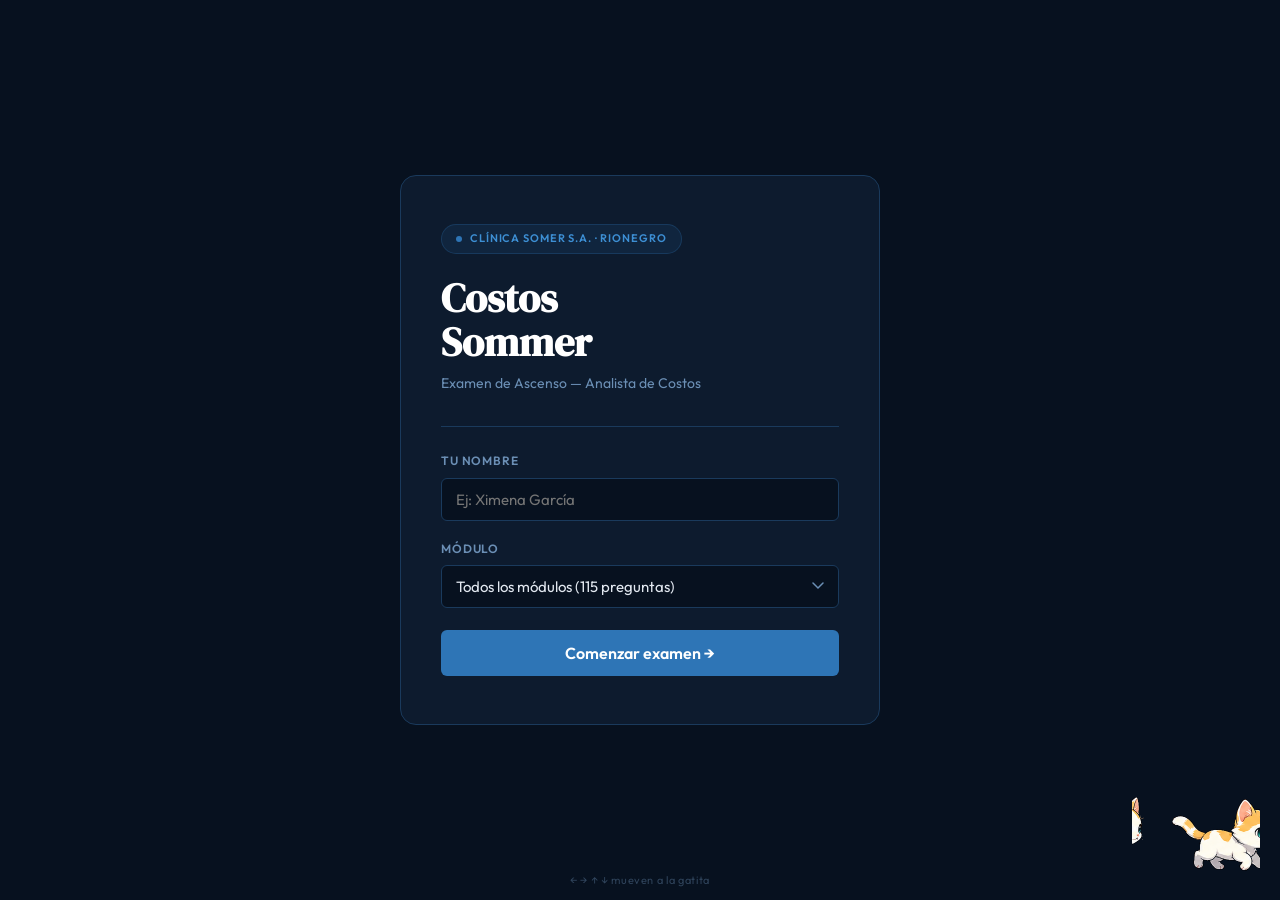
==== commit b154ac27: "show cat on initial load of start screen Co-Authored-By: Claude Sonnet 4.6 <noreply@anthropic.com>" ====
--- a/index.html
+++ b/index.html
@@ -10,125 +10,127 @@
   <style>
     *, *::before, *::after { box-sizing: border-box; margin: 0; padding: 0; }
     :root {
-      --bg: #07111F; --surface: #0D1B2E; --surface-2: #0f2237;
-      --border: #1a3a5c; --border-hover: #2E75B6;
-      --blue: #2E75B6; --blue-light: #3d8fd4;
-      --green: #22c55e; --green-bg: rgba(34,197,94,0.1); --green-border: rgba(34,197,94,0.4);
-      --red: #ef4444; --red-bg: rgba(239,68,68,0.1); --red-border: rgba(239,68,68,0.4);
-      --gold: #FFD700; --text: #e2e8f0; --muted: #6b8fb5; --dim: #2d4d6b;
-      --r: 10px; --r-sm: 6px;
-    }
-    body { background: var(--bg); color: var(--text); font-family: 'Outfit',sans-serif; min-height:100vh; line-height:1.6; }
-    .screen { display:none; min-height:100vh; }
-    .screen.active { display:flex; flex-direction:column; }
-
-    /* START */
-    #screen-start { align-items:center; justify-content:center; padding:40px 20px; }
-    .start-card { background:var(--surface); border:1px solid var(--border); border-radius:16px; padding:48px 40px; width:100%; max-width:480px; }
-    .brand-pill { display:inline-flex; align-items:center; gap:8px; background:rgba(46,117,182,0.12); border:1px solid rgba(46,117,182,0.25); border-radius:100px; padding:5px 14px; font-size:11px; font-weight:600; letter-spacing:0.08em; text-transform:uppercase; color:var(--blue-light); margin-bottom:22px; }
-    .brand-dot { width:6px; height:6px; border-radius:50%; background:var(--blue); }
-    .start-title { font-family:'DM Serif Display',serif; font-size:40px; line-height:1.1; color:#fff; margin-bottom:8px; }
-    .start-sub { font-size:14px; color:var(--muted); margin-bottom:32px; }
-    hr { border:none; border-top:1px solid var(--border); margin:24px 0; }
-    label { display:block; font-size:12px; font-weight:600; letter-spacing:0.07em; text-transform:uppercase; color:var(--muted); margin-bottom:7px; }
-    input, select { width:100%; background:var(--bg); border:1px solid var(--border); border-radius:var(--r-sm); color:var(--text); font-family:'Outfit',sans-serif; font-size:15px; padding:11px 14px; outline:none; transition:border-color .15s; margin-bottom:18px; }
-    input:focus, select:focus { border-color:var(--blue); }
-    select { appearance:none; background-image:url("data:image/svg+xml,%3Csvg xmlns='http://www.w3.org/2000/svg' width='12' height='8' viewBox='0 0 12 8'%3E%3Cpath d='M1 1l5 5 5-5' stroke='%236b8fb5' stroke-width='1.5' fill='none' stroke-linecap='round'/%3E%3C/svg%3E"); background-repeat:no-repeat; background-position:right 14px center; cursor:pointer; }
-    select option { background:#0d1b2e; }
-    .btn-start { width:100%; background:var(--blue); color:#fff; border:none; border-radius:var(--r-sm); font-family:'Outfit',sans-serif; font-size:16px; font-weight:600; padding:13px; cursor:pointer; transition:background .15s,transform .1s; margin-top:4px; }
-    .btn-start:hover { background:var(--blue-light); }
-    .btn-start:active { transform:scale(0.98); }
-
-    /* QUIZ */
-    .quiz-bar { padding:14px 24px; border-bottom:1px solid var(--border); background:var(--surface); display:flex; align-items:center; gap:16px; flex-shrink:0; }
-    .prog-wrap { flex:1; }
-    .prog-labels { display:flex; justify-content:space-between; font-size:12px; color:var(--muted); margin-bottom:6px; }
-    .prog-track { height:3px; background:var(--border); border-radius:2px; overflow:hidden; }
-    .prog-fill { height:100%; background:var(--blue); border-radius:2px; transition:width .35s ease; }
-    .score-pill { background:rgba(46,117,182,0.12); border:1px solid rgba(46,117,182,0.22); border-radius:100px; padding:5px 14px; font-size:13px; font-weight:600; white-space:nowrap; flex-shrink:0; }
-    .score-pill em { color:var(--gold); font-style:normal; }
-    .quiz-body { flex:1; overflow-y:auto; padding:32px 24px 40px; max-width:700px; width:100%; margin:0 auto; }
-    .mod-chip { display:inline-block; font-size:11px; font-weight:600; letter-spacing:0.08em; text-transform:uppercase; color:var(--blue-light); background:rgba(46,117,182,0.1); border:1px solid rgba(46,117,182,0.22); border-radius:100px; padding:3px 10px; margin-bottom:18px; }
-    .q-text { font-family:'DM Serif Display',serif; font-size:22px; line-height:1.45; color:#fff; margin-bottom:26px; }
-    .opts { display:flex; flex-direction:column; gap:9px; margin-bottom:18px; }
-    .opt { display:flex; align-items:flex-start; gap:12px; background:var(--surface); border:1px solid var(--border); border-radius:var(--r); padding:13px 16px; cursor:pointer; width:100%; text-align:left; font-family:'Outfit',sans-serif; font-size:15px; color:var(--text); transition:border-color .15s,background .15s; }
-    .opt:not([disabled]):hover { border-color:var(--border-hover); background:var(--surface-2); }
-    .opt[disabled] { cursor:default; }
-    .opt.correct { border-color:var(--green-border); background:var(--green-bg); }
-    .opt.wrong   { border-color:var(--red-border);   background:var(--red-bg); }
-    .opt.dimmed  { opacity:.38; }
-    .opt-letter { min-width:28px; height:28px; border-radius:50%; background:rgba(255,255,255,0.07); border:1px solid var(--border); display:flex; align-items:center; justify-content:center; font-size:12px; font-weight:700; flex-shrink:0; transition:background .15s,border-color .15s,color .15s; }
-    .opt.correct .opt-letter { background:var(--green); border-color:var(--green); color:#fff; }
-    .opt.wrong   .opt-letter { background:var(--red);   border-color:var(--red);   color:#fff; }
-    .opt-txt { padding-top:4px; line-height:1.5; }
-    .just-box { display:none; background:rgba(46,117,182,0.07); border:1px solid rgba(46,117,182,0.18); border-left:3px solid var(--blue); border-radius:var(--r-sm); padding:14px 16px; font-size:14px; color:#94b8d8; line-height:1.65; margin-bottom:18px; }
-    .just-box.show { display:block; }
-    .just-label { font-size:10px; font-weight:700; letter-spacing:0.08em; text-transform:uppercase; color:var(--blue-light); margin-bottom:6px; }
-    .btn-next { display:none; float:right; background:var(--blue); color:#fff; border:none; border-radius:var(--r-sm); font-family:'Outfit',sans-serif; font-size:15px; font-weight:600; padding:12px 28px; cursor:pointer; transition:background .15s; }
-    .btn-next.show { display:inline-block; }
-    .btn-next:hover { background:var(--blue-light); }
-    .cf::after { content:''; display:table; clear:both; }
-
-    /* RESULTS */
-    .results-hero { background:var(--surface); border-bottom:1px solid var(--border); padding:52px 24px 40px; text-align:center; flex-shrink:0; }
-    .results-label { font-size:12px; font-weight:600; letter-spacing:0.1em; text-transform:uppercase; color:var(--muted); margin-bottom:20px; }
-    .big-score { font-family:'DM Serif Display',serif; font-size:76px; line-height:1; color:#fff; margin-bottom:6px; }
-    .big-score .denom { font-size:34px; color:var(--muted); }
-    .pct-line { font-size:17px; color:var(--muted); margin-bottom:26px; }
-    .rank { display:inline-flex; align-items:center; gap:9px; padding:9px 22px; border-radius:100px; font-size:15px; font-weight:700; }
-    .rank-icon { font-size:17px; }
-    .r-aux { background:rgba(107,143,181,0.12); border:1px solid rgba(107,143,181,0.28); color:#7a99b8; }
-    .r-jun { background:rgba(46,117,182,0.12);  border:1px solid rgba(46,117,182,0.28);  color:var(--blue-light); }
-    .r-ana { background:rgba(34,197,94,0.1);    border:1px solid rgba(34,197,94,0.32);   color:var(--green); }
-    .r-sen { background:rgba(255,215,0,0.1);    border:1px solid rgba(255,215,0,0.3);    color:var(--gold); }
-    .r-jef { background:rgba(255,165,0,0.12);   border:1px solid rgba(255,165,0,0.35);   color:#FFA500; }
-    .res-actions { margin-top:28px; }
-    .btn-reset { background:var(--blue); color:#fff; border:none; border-radius:var(--r-sm); font-family:'Outfit',sans-serif; font-size:14px; font-weight:600; padding:10px 24px; cursor:pointer; transition:background .15s; }
-    .btn-reset:hover { background:var(--blue-light); }
-    .review-wrap { flex:1; overflow-y:auto; padding:28px 24px 48px; max-width:700px; width:100%; margin:0 auto; }
-    .review-hdr { font-size:11px; font-weight:600; letter-spacing:0.09em; text-transform:uppercase; color:var(--muted); margin-bottom:14px; padding-bottom:10px; border-bottom:1px solid var(--border); }
-    .ri { background:var(--surface); border:1px solid var(--border); border-radius:var(--r); padding:16px; margin-bottom:10px; }
-    .ri.ok  { border-left:3px solid var(--green-border); }
-    .ri.bad { border-left:3px solid var(--red-border); }
-    .ri-meta { display:flex; align-items:center; gap:8px; margin-bottom:9px; }
-    .ri-num { font-size:11px; font-weight:700; color:var(--dim); }
-    .ri-mod { font-size:10px; font-weight:600; letter-spacing:0.06em; text-transform:uppercase; color:var(--muted); background:rgba(255,255,255,0.05); border-radius:100px; padding:2px 8px; }
-    .ri-status { margin-left:auto; font-size:12px; font-weight:700; }
-    .ri-status.ok  { color:var(--green); }
-    .ri-status.bad { color:var(--red); }
-    .ri-q { font-size:13px; color:var(--text); margin-bottom:10px; line-height:1.5; }
-    .ri-ans { display:flex; flex-direction:column; gap:5px; margin-bottom:10px; }
-    .ans-row { font-size:13px; padding:6px 11px; border-radius:var(--r-sm); display:flex; align-items:flex-start; gap:8px; }
-    .ans-row.u-ok  { background:var(--green-bg); color:var(--green); }
-    .ans-row.u-bad { background:var(--red-bg);   color:var(--red); }
-    .ans-row.c-ans { background:var(--green-bg); color:var(--green); }
-    .ans-lbl { font-size:10px; font-weight:700; text-transform:uppercase; letter-spacing:0.06em; min-width:72px; padding-top:1px; flex-shrink:0; }
-    .ri-just { font-size:13px; color:#7ba8c8; line-height:1.6; padding:9px 12px; background:rgba(46,117,182,0.05); border-radius:var(--r-sm); border-left:2px solid rgba(46,117,182,0.25); }
-    .just-mini-lbl { font-size:10px; font-weight:700; text-transform:uppercase; letter-spacing:0.06em; color:var(--blue-light); margin-bottom:4px; }
-
-    /* CAT — sprite2.png: 6 cols × 4 rows, source cell 256×256, display 96×96 */
-    .cat-wrap { position:fixed; z-index:999; display:none; pointer-events:none; user-select:none; }
-    .cat-wrap.cat-on { display:block; }
-    .cat-sprite {
-      width: 96px; height: 96px;
-      background-image: url('assets/sprites/sprite2.png');
-      background-size: 576px 384px;   /* 256*6 * 0.375 × 256*4 * 0.375 */
-      background-repeat: no-repeat;
-      transform-origin: center bottom;
-    }
-    .cat-hint { position:fixed; bottom:10px; left:50%; transform:translateX(-50%); font-size:11px; color:rgba(107,143,181,0.45); letter-spacing:0.06em; pointer-events:none; z-index:998; display:none; }
-    .cat-hint.cat-on { display:block; }
+      --bg:#07111F; --surface:#0D1B2E; --surface-2:#0f2237;
+      --border:#1a3a5c; --border-hover:#2E75B6;
+      --blue:#2E75B6; --blue-light:#3d8fd4;
+      --green:#22c55e; --green-bg:rgba(34,197,94,0.1); --green-border:rgba(34,197,94,0.4);
+      --red:#ef4444; --red-bg:rgba(239,68,68,0.1); --red-border:rgba(239,68,68,0.4);
+      --gold:#FFD700; --text:#e2e8f0; --muted:#6b8fb5; --dim:#2d4d6b;
+      --r:10px; --r-sm:6px;
+    }
+    body{background:var(--bg);color:var(--text);font-family:'Outfit',sans-serif;min-height:100vh;line-height:1.6;}
+    .screen{display:none;min-height:100vh;}
+    .screen.active{display:flex;flex-direction:column;}
+
+    #screen-start{align-items:center;justify-content:center;padding:40px 20px;}
+    .start-card{background:var(--surface);border:1px solid var(--border);border-radius:16px;padding:48px 40px;width:100%;max-width:480px;}
+    .brand-pill{display:inline-flex;align-items:center;gap:8px;background:rgba(46,117,182,0.12);border:1px solid rgba(46,117,182,0.25);border-radius:100px;padding:5px 14px;font-size:11px;font-weight:600;letter-spacing:0.08em;text-transform:uppercase;color:var(--blue-light);margin-bottom:22px;}
+    .brand-dot{width:6px;height:6px;border-radius:50%;background:var(--blue);}
+    .start-title{font-family:'DM Serif Display',serif;font-size:40px;line-height:1.1;color:#fff;margin-bottom:8px;}
+    .start-sub{font-size:14px;color:var(--muted);margin-bottom:32px;}
+    hr{border:none;border-top:1px solid var(--border);margin:24px 0;}
+    label{display:block;font-size:12px;font-weight:600;letter-spacing:0.07em;text-transform:uppercase;color:var(--muted);margin-bottom:7px;}
+    input,select{width:100%;background:var(--bg);border:1px solid var(--border);border-radius:var(--r-sm);color:var(--text);font-family:'Outfit',sans-serif;font-size:15px;padding:11px 14px;outline:none;transition:border-color .15s;margin-bottom:18px;}
+    input:focus,select:focus{border-color:var(--blue);}
+    select{appearance:none;background-image:url("data:image/svg+xml,%3Csvg xmlns='http://www.w3.org/2000/svg' width='12' height='8' viewBox='0 0 12 8'%3E%3Cpath d='M1 1l5 5 5-5' stroke='%236b8fb5' stroke-width='1.5' fill='none' stroke-linecap='round'/%3E%3C/svg%3E");background-repeat:no-repeat;background-position:right 14px center;cursor:pointer;}
+    select option{background:#0d1b2e;}
+    .btn-start{width:100%;background:var(--blue);color:#fff;border:none;border-radius:var(--r-sm);font-family:'Outfit',sans-serif;font-size:16px;font-weight:600;padding:13px;cursor:pointer;transition:background .15s,transform .1s;margin-top:4px;}
+    .btn-start:hover{background:var(--blue-light);}
+    .btn-start:active{transform:scale(0.98);}
+
+    .quiz-bar{padding:14px 24px;border-bottom:1px solid var(--border);background:var(--surface);display:flex;align-items:center;gap:16px;flex-shrink:0;}
+    .prog-wrap{flex:1;}
+    .prog-labels{display:flex;justify-content:space-between;font-size:12px;color:var(--muted);margin-bottom:6px;}
+    .prog-track{height:3px;background:var(--border);border-radius:2px;overflow:hidden;}
+    .prog-fill{height:100%;background:var(--blue);border-radius:2px;transition:width .35s ease;}
+    .score-pill{background:rgba(46,117,182,0.12);border:1px solid rgba(46,117,182,0.22);border-radius:100px;padding:5px 14px;font-size:13px;font-weight:600;white-space:nowrap;flex-shrink:0;}
+    .score-pill em{color:var(--gold);font-style:normal;}
+    .quiz-body{flex:1;overflow-y:auto;padding:32px 24px 40px;max-width:700px;width:100%;margin:0 auto;}
+    .mod-chip{display:inline-block;font-size:11px;font-weight:600;letter-spacing:0.08em;text-transform:uppercase;color:var(--blue-light);background:rgba(46,117,182,0.1);border:1px solid rgba(46,117,182,0.22);border-radius:100px;padding:3px 10px;margin-bottom:18px;}
+    .q-text{font-family:'DM Serif Display',serif;font-size:22px;line-height:1.45;color:#fff;margin-bottom:26px;}
+    .opts{display:flex;flex-direction:column;gap:9px;margin-bottom:18px;}
+    .opt{display:flex;align-items:flex-start;gap:12px;background:var(--surface);border:1px solid var(--border);border-radius:var(--r);padding:13px 16px;cursor:pointer;width:100%;text-align:left;font-family:'Outfit',sans-serif;font-size:15px;color:var(--text);transition:border-color .15s,background .15s;}
+    .opt:not([disabled]):hover{border-color:var(--border-hover);background:var(--surface-2);}
+    .opt[disabled]{cursor:default;}
+    .opt.correct{border-color:var(--green-border);background:var(--green-bg);}
+    .opt.wrong{border-color:var(--red-border);background:var(--red-bg);}
+    .opt.dimmed{opacity:.38;}
+    .opt-letter{min-width:28px;height:28px;border-radius:50%;background:rgba(255,255,255,0.07);border:1px solid var(--border);display:flex;align-items:center;justify-content:center;font-size:12px;font-weight:700;flex-shrink:0;transition:background .15s,border-color .15s,color .15s;}
+    .opt.correct .opt-letter{background:var(--green);border-color:var(--green);color:#fff;}
+    .opt.wrong .opt-letter{background:var(--red);border-color:var(--red);color:#fff;}
+    .opt-txt{padding-top:4px;line-height:1.5;}
+    .just-box{display:none;background:rgba(46,117,182,0.07);border:1px solid rgba(46,117,182,0.18);border-left:3px solid var(--blue);border-radius:var(--r-sm);padding:14px 16px;font-size:14px;color:#94b8d8;line-height:1.65;margin-bottom:18px;}
+    .just-box.show{display:block;}
+    .just-label{font-size:10px;font-weight:700;letter-spacing:0.08em;text-transform:uppercase;color:var(--blue-light);margin-bottom:6px;}
+    .btn-next{display:none;float:right;background:var(--blue);color:#fff;border:none;border-radius:var(--r-sm);font-family:'Outfit',sans-serif;font-size:15px;font-weight:600;padding:12px 28px;cursor:pointer;transition:background .15s;}
+    .btn-next.show{display:inline-block;}
+    .btn-next:hover{background:var(--blue-light);}
+    .cf::after{content:'';display:table;clear:both;}
+
+    .results-hero{background:var(--surface);border-bottom:1px solid var(--border);padding:52px 24px 40px;text-align:center;flex-shrink:0;}
+    .results-label{font-size:12px;font-weight:600;letter-spacing:0.1em;text-transform:uppercase;color:var(--muted);margin-bottom:20px;}
+    .big-score{font-family:'DM Serif Display',serif;font-size:76px;line-height:1;color:#fff;margin-bottom:6px;}
+    .big-score .denom{font-size:34px;color:var(--muted);}
+    .pct-line{font-size:17px;color:var(--muted);margin-bottom:26px;}
+    .rank{display:inline-flex;align-items:center;gap:9px;padding:9px 22px;border-radius:100px;font-size:15px;font-weight:700;}
+    .rank-icon{font-size:17px;}
+    .r-aux{background:rgba(107,143,181,0.12);border:1px solid rgba(107,143,181,0.28);color:#7a99b8;}
+    .r-jun{background:rgba(46,117,182,0.12);border:1px solid rgba(46,117,182,0.28);color:var(--blue-light);}
+    .r-ana{background:rgba(34,197,94,0.1);border:1px solid rgba(34,197,94,0.32);color:var(--green);}
+    .r-sen{background:rgba(255,215,0,0.1);border:1px solid rgba(255,215,0,0.3);color:var(--gold);}
+    .r-jef{background:rgba(255,165,0,0.12);border:1px solid rgba(255,165,0,0.35);color:#FFA500;}
+    .res-actions{margin-top:28px;}
+    .btn-reset{background:var(--blue);color:#fff;border:none;border-radius:var(--r-sm);font-family:'Outfit',sans-serif;font-size:14px;font-weight:600;padding:10px 24px;cursor:pointer;transition:background .15s;}
+    .btn-reset:hover{background:var(--blue-light);}
+    .review-wrap{flex:1;overflow-y:auto;padding:28px 24px 48px;max-width:700px;width:100%;margin:0 auto;}
+    .review-hdr{font-size:11px;font-weight:600;letter-spacing:0.09em;text-transform:uppercase;color:var(--muted);margin-bottom:14px;padding-bottom:10px;border-bottom:1px solid var(--border);}
+    .ri{background:var(--surface);border:1px solid var(--border);border-radius:var(--r);padding:16px;margin-bottom:10px;}
+    .ri.ok{border-left:3px solid var(--green-border);}
+    .ri.bad{border-left:3px solid var(--red-border);}
+    .ri-meta{display:flex;align-items:center;gap:8px;margin-bottom:9px;}
+    .ri-num{font-size:11px;font-weight:700;color:var(--dim);}
+    .ri-mod{font-size:10px;font-weight:600;letter-spacing:0.06em;text-transform:uppercase;color:var(--muted);background:rgba(255,255,255,0.05);border-radius:100px;padding:2px 8px;}
+    .ri-status{margin-left:auto;font-size:12px;font-weight:700;}
+    .ri-status.ok{color:var(--green);}
+    .ri-status.bad{color:var(--red);}
+    .ri-q{font-size:13px;color:var(--text);margin-bottom:10px;line-height:1.5;}
+    .ri-ans{display:flex;flex-direction:column;gap:5px;margin-bottom:10px;}
+    .ans-row{font-size:13px;padding:6px 11px;border-radius:var(--r-sm);display:flex;align-items:flex-start;gap:8px;}
+    .ans-row.u-ok{background:var(--green-bg);color:var(--green);}
+    .ans-row.u-bad{background:var(--red-bg);color:var(--red);}
+    .ans-row.c-ans{background:var(--green-bg);color:var(--green);}
+    .ans-lbl{font-size:10px;font-weight:700;text-transform:uppercase;letter-spacing:0.06em;min-width:72px;padding-top:1px;flex-shrink:0;}
+    .ri-just{font-size:13px;color:#7ba8c8;line-height:1.6;padding:9px 12px;background:rgba(46,117,182,0.05);border-radius:var(--r-sm);border-left:2px solid rgba(46,117,182,0.25);}
+    .just-mini-lbl{font-size:10px;font-weight:700;text-transform:uppercase;letter-spacing:0.06em;color:var(--blue-light);margin-bottom:4px;}
+
+    /* ── CAT ──
+       sprite2_t.png: 6 cols × 4 rows, source 256×256, display 128×128
+       bg-size: 768×512  |  bgPos: -(col*128)px -(row*128)px
+       Row 0 CAMINANDO · Row 1 SALTANDO · Row 2 AGACHANDOSE · Row 3 CAMINANDO
+    */
+    .cat-wrap{position:fixed;z-index:999;display:none;pointer-events:none;user-select:none;}
+    .cat-wrap.cat-on{display:block;}
+    .cat-sprite{
+      width:128px; height:128px;
+      background-image:url('assets/sprites/sprite2_t.png');
+      background-size:768px 512px;
+      background-repeat:no-repeat;
+      transform-origin:center bottom;
+      image-rendering:auto;
+    }
+    .cat-hint{position:fixed;bottom:10px;left:50%;transform:translateX(-50%);font-size:11px;color:rgba(107,143,181,0.4);letter-spacing:0.06em;pointer-events:none;z-index:998;display:none;white-space:nowrap;}
+    .cat-hint.cat-on{display:block;}
 
     @media(max-width:600px){
       .start-card{padding:28px 20px;} .start-title{font-size:32px;}
       .q-text{font-size:18px;} .big-score{font-size:60px;} .big-score .denom{font-size:26px;}
       .quiz-bar{padding:12px 16px;} .quiz-body,.review-wrap{padding-left:16px;padding-right:16px;}
+      .cat-sprite{width:96px;height:96px;background-size:576px 384px;}
     }
   </style>
 </head>
 <body>
 
-  <!-- START -->
   <div id="screen-start" class="screen active">
     <div class="start-card">
       <div class="brand-pill"><div class="brand-dot"></div>Clínica Somer S.A. · Rionegro</div>
@@ -154,7 +156,6 @@
     </div>
   </div>
 
-  <!-- QUIZ -->
   <div id="screen-quiz" class="screen">
     <div class="quiz-bar">
       <div class="prog-wrap">
@@ -172,7 +173,6 @@
     </div>
   </div>
 
-  <!-- RESULTS -->
   <div id="screen-results" class="screen">
     <div class="results-hero">
       <div class="results-label">Resultados del examen</div>
@@ -187,14 +187,13 @@
     </div>
   </div>
 
-  <!-- CAT -->
-  <div class="cat-wrap" id="cat-wrap"><div class="cat-sprite" id="cat-sprite"></div></div>
+  <div class="cat-wrap" id="cat-wrap"><div id="cat-flip"><div class="cat-sprite" id="cat-sprite"></div></div></div>
   <div class="cat-hint" id="cat-hint">← → ↑ ↓ mueven a la gatita</div>
 
   <script>
     const QUESTIONS = [{"id": 1, "module": "Módulo 1 – Costos hospitalarios y clasificación", "question": "¿Cuál de los siguientes es un ejemplo de COSTO DIRECTO en la Unidad de Cirugía de la Clínica Somer?", "options": {"A": "Salario del gerente general", "B": "Material de sutura e instrumental quirúrgico utilizado en la cirugía", "C": "Gastos de publicidad institucional", "D": "Mantenimiento de jardines de la sede principal"}, "correct": "B", "justification": "Los costos directos son los asociados directamente al servicio prestado e identificables con un procedimiento específico. El material de sutura e instrumental se consume en la cirugía. El salario del gerente y la publicidad son gastos (Clase 5 PUC). El mantenimiento de jardines es un costo indirecto general."}, {"id": 2, "module": "Módulo 1 – Costos hospitalarios y clasificación", "question": "El arrendamiento de la Sede Ambulatoria de la Clínica Somer (Calle 47 No. 76-3) se clasifica como:", "options": {"A": "Costo variable", "B": "Costo semifijo", "C": "Costo fijo", "D": "Costo indirecto variable"}, "correct": "C", "justification": "El arrendamiento no varía con el número de consultas. Es el mismo monto independientemente del volumen de actividad asistencial, por lo tanto es un costo fijo. Los costos variables cambian con la actividad; los semifijos tienen ambos componentes."}, {"id": 3, "module": "Módulo 1 – Costos hospitalarios y clasificación", "question": "¿Cuáles son los tres elementos del costo en una IPS de alta complejidad como la Clínica Somer?", "options": {"A": "Ingresos, gastos y utilidad", "B": "Materia prima directa, mano de obra directa y CIF", "C": "Costos fijos, variables y semifijos", "D": "Activos, pasivos y patrimonio"}, "correct": "B", "justification": "Los tres elementos: (1) Materia prima directa: medicamentos, reactivos, dispositivos implantados; (2) Mano de obra directa: médicos, enfermeras, instrumentadores; (3) CIF: depreciación equipos, esterilización, servicios públicos asistenciales. Su suma = costo total del servicio."}, {"id": 4, "module": "Módulo 1 – Costos hospitalarios y clasificación", "question": "En la Unidad de Trasplante de Órganos Abdominales de la Clínica Somer, los kits de perfusión y los medicamentos inmunosupresores son ejemplos de:", "options": {"A": "Costos indirectos del servicio (CIF)", "B": "Mano de obra directa", "C": "Materia prima directa", "D": "Gastos administrativos"}, "correct": "C", "justification": "Los insumos que se incorporan físicamente al procedimiento y son identificables con el trasplante específico constituyen materia prima directa. Los medicamentos inmunosupresores y los kits de perfusión se consumen directamente en ese procedimiento y conforman el primer elemento del costo."}, {"id": 5, "module": "Módulo 1 – Costos hospitalarios y clasificación", "question": "¿En qué clase del PUC (Circular 030 Supersalud) se registran los honorarios de médicos especialistas que atienden directamente pacientes en la Clínica Somer?", "options": {"A": "Clase 1 – Activos", "B": "Clase 3 – Deudores", "C": "Clase 5 – Gastos", "D": "Clase 6 – Costos de prestación de servicios"}, "correct": "D", "justification": "Los honorarios de especialistas (cirujanos, anestesiólogos, intensivistas) que intervienen directamente en la atención se registran en Clase 6, cuenta 6210 Honorarios médicos. Son costos asistenciales, no gastos administrativos. La Clase 5 es para el personal administrativo y gastos generales."}, {"id": 6, "module": "Módulo 1 – Costos hospitalarios y clasificación", "question": "La diferencia clave entre COSTO y GASTO en la Clínica Somer es:", "options": {"A": "El costo siempre es mayor en pesos que el gasto", "B": "El costo está asociado a la prestación del servicio asistencial; el gasto a la administración general", "C": "El gasto se registra en la Clase 6 del PUC", "D": "Solo los gastos afectan la utilidad del período"}, "correct": "B", "justification": "El costo es la inversión directamente asociada a prestar el servicio (medicamentos, personal asistencial, insumos quirúrgicos – Clase 6). El gasto es la erogación para administración general (publicidad, asesoría jurídica, nómina administrativa – Clase 5). Ambos afectan la utilidad. El gasto va en Clase 5, no en Clase 6."}, {"id": 7, "module": "Módulo 1 – Costos hospitalarios y clasificación", "question": "La depreciación del tomógrafo de la unidad de Imagenología de la Clínica Somer se clasifica como:", "options": {"A": "Gasto financiero", "B": "Costo directo variable", "C": "Costo fijo indirecto del servicio (CIF)", "D": "Ingreso diferido"}, "correct": "C", "justification": "La depreciación distribuye el costo del equipo a lo largo de su vida útil. Es un costo fijo (no varía con el número de imágenes tomadas) e indirecto (el tomógrafo sirve a múltiples pacientes). Se clasifica en los CIF y se registra en la cuenta 6250 del PUC."}, {"id": 8, "module": "Módulo 1 – Costos hospitalarios y clasificación", "question": "Un centro de costo en la Clínica Somer es:", "options": {"A": "La cuenta bancaria donde se reciben los pagos de EPS", "B": "Una unidad que genera y acumula costos, como la UCI Adultos, UCI Neonatal o el Banco de Sangre", "C": "El presupuesto anual aprobado por la junta directiva", "D": "El estado de resultados mensual consolidado"}, "correct": "B", "justification": "Un centro de costo es una unidad organizativa que acumula costos para su control y análisis. En la Clínica Somer, la UCI Adultos, UCI Pediátrica, UCI Neonatal, Banco de Sangre, Laboratorio Clínico y Unidad Funcional de Cáncer son ejemplos de centros de costo que permiten conocer el costo real de operar cada servicio."}, {"id": 9, "module": "Módulo 1 – Costos hospitalarios y clasificación", "question": "El personal del área de esterilización compartida que apoya los quirófanos de la Clínica Somer se clasifica como:", "options": {"A": "Mano de obra directa", "B": "Gasto de ventas", "C": "Costos indirectos del servicio (CIF)", "D": "Costo variable directo por procedimiento"}, "correct": "C", "justification": "El personal de esterilización apoya la prestación del servicio quirúrgico pero no interviene directamente en la atención al paciente. Su costo no puede asignarse a un procedimiento específico porque atiende múltiples quirófanos y servicios. Es mano de obra indirecta, parte de los CIF."}, {"id": 10, "module": "Módulo 1 – Costos hospitalarios y clasificación", "question": "Los honorarios del abogado externo que asesora a la Clínica Somer en la negociación de contratos con EPS se clasifican como:", "options": {"A": "Costo directo – cuenta 6210", "B": "Gasto – cuenta 5120", "C": "Costo indirecto – cuenta 6250", "D": "Ingreso – cuenta 4105"}, "correct": "B", "justification": "La asesoría jurídica no está asociada a la prestación directa del servicio de salud. Es un gasto administrativo registrado en la cuenta 5120 (Honorarios externos) de la Clase 5 del PUC. La cuenta 6210 es para honorarios de médicos que atienden directamente pacientes."}, {"id": 11, "module": "Módulo 1 – Costos hospitalarios y clasificación", "question": "Si la Clínica Somer incrementa su ocupación en la UCI Neonatal un 30%, ¿cuál de los siguientes costos aumenta proporcionalmente?", "options": {"A": "Arrendamiento de la sede principal", "B": "Cuota de amortización del préstamo bancario", "C": "Leche maternizada, surfactante y medicamentos por recién nacido", "D": "Salario fijo del jefe de enfermería de la UCI"}, "correct": "C", "justification": "Los insumos clínicos (leche maternizada, surfactante, medicamentos) son costos variables: aumentan directamente con el número de pacientes atendidos. El arrendamiento, la amortización y el salario fijo son costos fijos que no varían con el nivel de ocupación."}, {"id": 12, "module": "Módulo 1 – Costos hospitalarios y clasificación", "question": "¿Cuándo se reconoce contablemente un costo de prestación de servicios en la Clínica Somer bajo el principio de causación?", "options": {"A": "Cuando se compra el insumo al proveedor", "B": "Cuando se factura a la EPS o al paciente particular", "C": "Cuando el servicio es efectivamente prestado al paciente", "D": "Cuando la EPS efectúa el pago a la clínica"}, "correct": "C", "justification": "El principio de causación establece que el costo se reconoce cuando se presta el servicio, independientemente del pago. Comprar el insumo activa inventario; facturar genera CxC; el pago de la EPS afecta caja. El costo se causa en el momento de la atención."}, {"id": 13, "module": "Módulo 1 – Costos hospitalarios y clasificación", "question": "La suma de materia prima directa + mano de obra directa + CIF de un procedimiento de trasplante renal en la Clínica Somer es igual a:", "options": {"A": "El margen de contribución del trasplante", "B": "La utilidad bruta del servicio de trasplante", "C": "El costo total del procedimiento de trasplante", "D": "El gasto operativo del período"}, "correct": "C", "justification": "La suma de los tres elementos del costo = costo total del servicio. Esta es la regla fundamental del costeo. El margen de contribución es precio menos costo variable; la utilidad bruta es ingresos menos costos totales; el gasto operativo incluye gastos de administración (Clase 5)."}, {"id": 14, "module": "Módulo 2 – Presupuesto y control financiero", "question": "La UCI Adultos de la Clínica Somer tiene costos fijos de $72.000.000, precio por día-UCI de $900.000 y costo variable unitario de $180.000. ¿Cuál es el punto de equilibrio en días-UCI?", "options": {"A": "80 días", "B": "90 días", "C": "100 días", "D": "120 días"}, "correct": "C", "justification": "MC = $900.000 – $180.000 = $720.000/día. PE = $72.000.000 ÷ $720.000 = 100 días-UCI. Por debajo de 100 días la UCI genera pérdida. Cada día adicional aporta $720.000 a la utilidad. Este análisis es clave para justificar la continuidad operativa de la UCI ante la gerencia."}, {"id": 15, "module": "Módulo 2 – Presupuesto y control financiero", "question": "El EBITDA de la Clínica Somer mide:", "options": {"A": "El flujo de caja disponible para pagar a proveedores de insumos quirúrgicos", "B": "La utilidad antes de intereses, impuestos, depreciación y amortización", "C": "El patrimonio neto consolidado de todas las sedes", "D": "El presupuesto de inversiones en equipos médicos del año"}, "correct": "B", "justification": "EBITDA mide la rentabilidad operativa pura, antes de factores financieros y contables no monetarios como la depreciación de equipos de alta tecnología (ECMO, tomógrafos). Es el indicador que mejor refleja la capacidad generadora de caja de la operación asistencial de la Clínica Somer."}, {"id": 16, "module": "Módulo 2 – Presupuesto y control financiero", "question": "Si el precio estándar de un kit de hemodiálisis en la Clínica Somer era $85.000 y el precio real pagado fue $92.000, con una cantidad real de 400 unidades, la variación de precio es:", "options": {"A": "$2.800.000 favorable", "B": "$2.800.000 desfavorable", "C": "$700.000 desfavorable", "D": "$700.000 favorable"}, "correct": "B", "justification": "Var. precio = (P real – P estándar) × Q real = ($92.000 – $85.000) × 400 = $7.000 × 400 = $2.800.000. Es DESFAVORABLE porque se pagó más de lo presupuestado por unidad, incrementando los costos variables de la unidad de nefrología."}, {"id": 17, "module": "Módulo 2 – Presupuesto y control financiero", "question": "Una variación presupuestal es FAVORABLE en costos para la Clínica Somer cuando:", "options": {"A": "Lo ejecutado es mayor que lo presupuestado", "B": "Lo ejecutado es igual a lo presupuestado", "C": "Lo ejecutado es menor que lo presupuestado", "D": "El presupuesto no fue aprobado por la junta directiva"}, "correct": "C", "justification": "En costos, variación favorable = ejecutado < presupuestado. Significa que la clínica gastó menos de lo planeado, mejorando el resultado financiero. En ingresos la lógica es inversa. Una variación desfavorable en costos implica sobrecosto que comprime el margen operativo."}, {"id": 18, "module": "Módulo 2 – Presupuesto y control financiero", "question": "¿Por qué el flujo de caja es especialmente crítico para la Clínica Somer, dado que atiende pacientes de alta complejidad con cargo a EPS?", "options": {"A": "Porque las EPS pagan inmediatamente al prestarse el servicio de alta complejidad", "B": "Porque los ciclos de cobro de 90+ días generan brecha entre utilidad contable y efectivo disponible para pagar insumos costosos", "C": "Porque el flujo de caja y la utilidad contable siempre son iguales en IPS de alta complejidad", "D": "Porque el ADRES paga directamente a la Clínica Somer sin intermediación de las EPS"}, "correct": "B", "justification": "Los procedimientos de alta complejidad (trasplantes, ECMO) implican costos de insumos que se pagan al proveedor en 30–60 días, mientras las EPS pagan en 90+ días. La clínica puede mostrar utilidad contable positiva pero sin efectivo para operar. El flujo de caja mide entradas y salidas reales."}, {"id": 19, "module": "Módulo 2 – Presupuesto y control financiero", "question": "El presupuesto maestro de la Clínica Somer integra:", "options": {"A": "Solo el presupuesto de nómina médica y de enfermería", "B": "El presupuesto operativo (ingresos y gastos) y el financiero (flujo de caja, balance proyectado)", "C": "Únicamente la proyección de contratos con EPS del Oriente Antioqueño", "D": "El informe de auditoría externa anual de los estados financieros"}, "correct": "B", "justification": "El presupuesto maestro consolida el presupuesto operativo (ingresos por servicios de todas las sedes, costos y gastos) con el presupuesto financiero (flujo de caja proyectado, balance, presupuesto de inversiones). Permite una visión integral de la viabilidad financiera de la institución."}, {"id": 20, "module": "Módulo 2 – Presupuesto y control financiero", "question": "La Unidad Funcional de Cáncer de la Clínica Somer tiene costos fijos de $120.000.000, precio promedio por sesión de $850.000 y costo variable de $280.000. ¿Cuál es el punto de equilibrio en sesiones?", "options": {"A": "180 sesiones", "B": "200 sesiones", "C": "211 sesiones", "D": "250 sesiones"}, "correct": "C", "justification": "MC = $850.000 – $280.000 = $570.000. PE = $120.000.000 ÷ $570.000 = 210,5 ≈ 211 sesiones (se redondea hacia arriba para garantizar cubrimiento de costos fijos). Conocer el PE es clave para justificar la continuidad del servicio oncológico ante la gerencia."}, {"id": 21, "module": "Módulo 2 – Presupuesto y control financiero", "question": "La variación de CANTIDAD en insumos se calcula como:", "options": {"A": "(Precio real – Precio estándar) × Cantidad real", "B": "(Cantidad real – Cantidad estándar) × Precio estándar", "C": "(Precio real – Precio estándar) × Cantidad estándar", "D": "(Cantidad real – Cantidad estándar) × Precio real"}, "correct": "B", "justification": "Variación de cantidad = (Q real – Q estándar) × P estándar. Se usa el precio estándar para aislar el efecto precio y medir únicamente el impacto del consumo diferente al planeado. Si se consumió más de lo estándar es desfavorable. Es clave para controlar insumos costosos de trasplante y UCI."}, {"id": 22, "module": "Módulo 2 – Presupuesto y control financiero", "question": "La Clínica Somer presupuestó ingresos de $8.500.000.000 y ejecutó $8.200.000.000 en el semestre. Esta variación es:", "options": {"A": "Favorable de $300.000.000", "B": "Desfavorable de $300.000.000", "C": "Neutra porque la diferencia es menor al 5%", "D": "Favorable porque se prestaron más servicios de alta complejidad"}, "correct": "B", "justification": "En ingresos, variación desfavorable = ejecutado < presupuestado. La clínica recaudó $300.000.000 menos de lo planeado, presionando el margen operativo y el flujo de caja. No existe variación 'neutra' por porcentaje en el análisis presupuestal formal."}, {"id": 23, "module": "Módulo 2 – Presupuesto y control financiero", "question": "¿Qué diferencia un presupuesto FLEXIBLE de uno ESTÁTICO en la gestión de la Clínica Somer?", "options": {"A": "El flexible se ajusta al volumen real de actividad; el estático no cambia aunque la actividad varíe", "B": "El estático incluye más detalle por sedes que el flexible", "C": "El flexible solo aplica para hospitales públicos del Oriente Antioqueño", "D": "No hay diferencia práctica; son términos equivalentes en el sector salud"}, "correct": "A", "justification": "El presupuesto flexible se ajusta al nivel real de actividad (egresos, días-UCI, sesiones de quimioterapia), permitiendo comparaciones válidas. El estático se fija para un único nivel de actividad. En una clínica con múltiples sedes y servicios como la Somer, el presupuesto flexible es mucho más útil para el control de gestión."}, {"id": 24, "module": "Módulo 2 – Presupuesto y control financiero", "question": "El margen de contribución de una consulta de especialidad en la Clínica Somer con precio $220.000 y costo variable de $65.000 es:", "options": {"A": "$65.000", "B": "$220.000", "C": "$155.000", "D": "$285.000"}, "correct": "C", "justification": "Margen de contribución = Precio – Costo variable = $220.000 – $65.000 = $155.000. Este valor indica cuánto contribuye cada consulta a cubrir los costos fijos de la sede ambulatoria y generar utilidad. Es fundamental para decisiones de pricing en la oferta particular de la Clínica Somer."}, {"id": 25, "module": "Módulo 2 – Presupuesto y control financiero", "question": "Si la Clínica Somer tiene costos fijos de $200.000.000 y un margen de contribución del 40%, ¿cuál es el punto de equilibrio en pesos?", "options": {"A": "$400.000.000", "B": "$450.000.000", "C": "$500.000.000", "D": "$550.000.000"}, "correct": "C", "justification": "PE ($) = Costos fijos ÷ MC% = $200.000.000 ÷ 0,40 = $500.000.000. Con ingresos por debajo de $500M hay pérdida; por encima hay utilidad. El MC del 40% significa que por cada $100 de ingreso, $40 quedan para cubrir costos fijos y generar utilidad."}, {"id": 26, "module": "Módulo 2 – Presupuesto y control financiero", "question": "¿Cuál es el propósito principal del presupuesto de ingresos de la Clínica Somer con 5 sedes operativas?", "options": {"A": "Registrar los gastos de nómina mensual de cada sede", "B": "Proyectar la facturación esperada por tipo de pagador (EPS, prepagadas, SOAT, particulares) y por sede", "C": "Calcular la depreciación de equipos médicos de imagenología", "D": "Determinar el punto de equilibrio contable anual consolidado"}, "correct": "B", "justification": "El presupuesto de ingresos proyecta la facturación futura por tipo de pagador y por sede. Es la base para planear los recursos necesarios en cada unidad. No registra gastos ni calcula depreciaciones. Su correcta elaboración es fundamental para la gestión financiera de una IPS multisede."}, {"id": 27, "module": "Módulo 3 – Indicadores de gestión (KPIs)", "question": "La UCI Adultos de la Clínica Somer tiene 25 camas, opera 30 días y registra 570 días-cama ocupados. ¿Cuál es el índice ocupacional?", "options": {"A": "72%", "B": "76%", "C": "80%", "D": "85%"}, "correct": "B", "justification": "Días-cama disponibles = 25 × 30 = 750. IO = (570 ÷ 750) × 100 = 76%. Este resultado está ligeramente por debajo del rango óptimo (80–85%), indicando una oportunidad de mejora. La gerencia podría revisar protocolos de referencia para aumentar la ocupación sin comprometer la calidad."}, {"id": 28, "module": "Módulo 3 – Indicadores de gestión (KPIs)", "question": "La Clínica Somer tiene costos totales de $3.200.000.000 en el trimestre y 8.000 días-cama ocupados. ¿Cuál es el costo por paciente-día?", "options": {"A": "$350.000", "B": "$380.000", "C": "$400.000", "D": "$420.000"}, "correct": "C", "justification": "Costo por paciente-día = $3.200.000.000 ÷ 8.000 = $400.000. Para una clínica de alta complejidad, este indicador es clave para negociar tarifas de hospitalización con EPS y comparar la eficiencia entre las UCI (adultos, pediátrica, neonatal) y los servicios de hospitalización general."}, {"id": 29, "module": "Módulo 3 – Indicadores de gestión (KPIs)", "question": "La Clínica Somer tiene $4.200.000.000 en cuentas por cobrar y $18.000.000.000 en ingresos anuales. Los días de cartera son aproximadamente:", "options": {"A": "72 días", "B": "80 días", "C": "85 días", "D": "91 días"}, "correct": "C", "justification": "Días de cartera = ($4.200M ÷ $18.000M) × 365 = 0,2333 × 365 = 85 días. Este valor supera el estándar aceptable (<60 días) y se acerca al nivel crítico (>90 días), indicando que la Clínica Somer tarda casi 3 meses para cobrar sus servicios de alta complejidad a las EPS."}, {"id": 30, "module": "Módulo 3 – Indicadores de gestión (KPIs)", "question": "¿Cuál es el rango óptimo del índice ocupacional para una clínica privada de alta complejidad como la Somer?", "options": {"A": "60–70%", "B": "70–75%", "C": "80–85%", "D": "90–95%"}, "correct": "C", "justification": "El rango óptimo es 80–85%. Por debajo del 80% hay subutilización de la capacidad instalada. Por encima del 85% puede generar saturación, dificultad para aislamientos de pacientes críticos, mayor riesgo de infecciones nosocomiales y deterioro de la calidad de atención."}, {"id": 31, "module": "Módulo 3 – Indicadores de gestión (KPIs)", "question": "La Clínica Somer registró 240 egresos en un mes con 60 camas de hospitalización disponibles. ¿Cuál es el giro de cama?", "options": {"A": "3,0 pacientes/cama/mes", "B": "4,0 pacientes/cama/mes", "C": "4,5 pacientes/cama/mes", "D": "5,0 pacientes/cama/mes"}, "correct": "B", "justification": "Giro de cama = Egresos ÷ Camas disponibles = 240 ÷ 60 = 4,0 pacientes por cama por mes. Para una clínica de alta complejidad un giro de 4,0 es razonable, ya que patologías complejas (trasplantes, cirugías mayores) requieren estancias más largas que en clínicas de baja complejidad."}, {"id": 32, "module": "Módulo 3 – Indicadores de gestión (KPIs)", "question": "El margen operativo de la Clínica Somer se calcula como:", "options": {"A": "Ingresos totales ÷ Costos totales", "B": "Utilidad operacional ÷ Ingresos totales", "C": "Costos totales ÷ Número de egresos", "D": "Utilidad neta ÷ Patrimonio total"}, "correct": "B", "justification": "Margen operativo = Utilidad operacional ÷ Ingresos totales. Mide qué porcentaje de los ingresos se convierte en utilidad después de cubrir todos los costos y gastos operativos. Un margen saludable para una IPS de alta complejidad es superior al 15%."}, {"id": 33, "module": "Módulo 3 – Indicadores de gestión (KPIs)", "question": "Días de cartera superiores a 90 días en la Clínica Somer se consideran:", "options": {"A": "Excelentes: refleja contratos especiales de alta complejidad", "B": "Aceptables: dentro del estándar del sector salud colombiano", "C": "Críticos: generan presión severa de flujo de caja", "D": "Normales para IPS con Sello de Sostenibilidad"}, "correct": "C", "justification": "Días de cartera >90 es nivel crítico. Para la Clínica Somer, con alta concentración de ingresos en EPS y costos de insumos que se pagan en 30–60 días, una cartera de 90+ días significa que la clínica financia a las EPS generando severa presión de liquidez."}, {"id": 34, "module": "Módulo 3 – Indicadores de gestión (KPIs)", "question": "La UCI Neonatal de la Clínica Somer registra 3.600 días-cama ocupados y 180 egresos en el trimestre. ¿Cuál es la estancia promedio?", "options": {"A": "15 días", "B": "18 días", "C": "20 días", "D": "22 días"}, "correct": "C", "justification": "Estancia promedio = 3.600 ÷ 180 = 20 días. Esta estancia es coherente con patologías neonatales de alta complejidad (prematuros extremos, malformaciones). Es mayor que el promedio de hospitalización general, lo que aumenta el costo por egreso neonatal y debe considerarse en la negociación de tarifas con EPS."}, {"id": 35, "module": "Módulo 3 – Indicadores de gestión (KPIs)", "question": "La Clínica Somer tiene ingresos totales de $5.400.000.000 y costos totales de $4.320.000.000 en el semestre. ¿Cuál es el margen operativo?", "options": {"A": "15%", "B": "18%", "C": "20%", "D": "22%"}, "correct": "C", "justification": "Utilidad operacional = $5.400M – $4.320M = $1.080M. Margen = $1.080M ÷ $5.400M = 20%. Este resultado supera el estándar saludable del 15%, indicando que la Clínica Somer retiene $0,20 por cada $1,00 de ingreso, reflejando una gestión eficiente de sus servicios de alta complejidad."}, {"id": 36, "module": "Módulo 3 – Indicadores de gestión (KPIs)", "question": "¿Cuál KPI es más útil para evaluar la eficiencia económica del Trasplante de Médula Ósea de la Clínica Somer?", "options": {"A": "Índice ocupacional de camas generales", "B": "Giro de cama en hospitalización general", "C": "Costo por egreso del servicio de trasplante", "D": "Días de cartera con pacientes particulares"}, "correct": "C", "justification": "El costo por egreso mide cuánto cuesta atender a cada paciente trasplantado, permite comparar entre períodos e identificar oportunidades de eficiencia. Puede compararse con las tarifas negociadas con EPS o fondos especiales para este servicio de alta especialización."}, {"id": 37, "module": "Módulo 3 – Indicadores de gestión (KPIs)", "question": "La fórmula correcta para calcular los días de cartera de la Clínica Somer es:", "options": {"A": "(Egresos ÷ Camas disponibles) × 365", "B": "(CxC ÷ Ingresos anuales) × 365", "C": "(Días-cama ocupados ÷ Días-cama disponibles) × 100", "D": "(Utilidad operacional ÷ Ingresos totales) × 100"}, "correct": "B", "justification": "Días de cartera = (Cuentas por cobrar ÷ Ingresos anuales) × 365. Mide el tiempo promedio que la clínica tarda en cobrar sus servicios. Es crítico para la Clínica Somer dada su alta dependencia de cobros a EPS por servicios de alta complejidad con largo ciclo de facturación y glosas."}, {"id": 38, "module": "Módulo 3 – Indicadores de gestión (KPIs)", "question": "¿Qué significa que la Clínica Somer tenga un índice ocupacional del 90% en su UCI Adultos?", "options": {"A": "Excelente: maximiza los ingresos de la UCI", "B": "Óptimo: está en el rango ideal del 80–85%", "C": "Por encima del rango óptimo: puede indicar saturación y riesgo para la calidad", "D": "Crítico: indica que la UCI está subutilizada"}, "correct": "C", "justification": "Un índice del 90% supera el rango óptimo (80–85%). Puede implicar dificultad para aislar pacientes con infecciones, menor tiempo de preparación de camas, mayor carga del personal y riesgo de infecciones nosocomiales. La Clínica Somer debería evaluar si se requiere ampliar la capacidad instalada de la UCI."}, {"id": 39, "module": "Módulo 3 – Indicadores de gestión (KPIs)", "question": "El costo por egreso de la Clínica Somer con costos totales de $3.200.000.000 y 640 egresos en el trimestre es:", "options": {"A": "$4.500.000", "B": "$4.800.000", "C": "$5.000.000", "D": "$5.200.000"}, "correct": "C", "justification": "Costo por egreso = $3.200.000.000 ÷ 640 = $5.000.000. Este valor es coherente con una IPS de alta complejidad. Al compararlo con el ingreso por egreso se obtiene la utilidad por paciente, métrica fundamental para evaluar la rentabilidad del portafolio de servicios de la Clínica Somer."}, {"id": 40, "module": "Módulo 4 – Costeo ABC", "question": "La lógica central del costeo ABC aplicada a la Clínica Somer es:", "options": {"A": "Los servicios consumen recursos directamente sin pasar por actividades", "B": "Las actividades consumen recursos y los servicios consumen actividades", "C": "Los costos fijos se distribuyen por igual entre UCI, oncología y cirugía", "D": "El volumen de egresos determina el costo unitario de cada servicio"}, "correct": "B", "justification": "El ABC: ACTIVIDADES consumen RECURSOS → SERVICIOS consumen ACTIVIDADES. En la Clínica Somer, actividades como esterilización, quirófano, recuperación y administración consumen recursos; y los servicios (trasplante, cirugía laparoscópica, oncología) consumen esas actividades en proporciones distintas según su complejidad."}, {"id": 41, "module": "Módulo 4 – Costeo ABC", "question": "¿Cuál es la primera etapa del costeo ABC en la Clínica Somer?", "options": {"A": "Asignar costos a los servicios según el inductor", "B": "Definir los inductores de costo (cost drivers)", "C": "Identificar las actividades del proceso (esterilización, quirófano, UCI, administración)", "D": "Calcular el costo unitario por procedimiento o egreso"}, "correct": "C", "justification": "Las 4 etapas del ABC: (1) Identificar actividades del proceso, (2) Asignar costos indirectos a cada actividad, (3) Definir el inductor de costo para cada actividad, (4) Asignar costos a los servicios según consumo real del inductor. En la Somer: esterilización, quirófano, UCI, laboratorio, banco de sangre, administración."}, {"id": 42, "module": "Módulo 4 – Costeo ABC", "question": "En la Unidad de Cirugía de la Clínica Somer, el 'número de horas de quirófano utilizadas' como base de asignación de costos es un ejemplo de:", "options": {"A": "Centro de costo", "B": "Inductor de costo (cost driver)", "C": "Costo directo del procedimiento", "D": "Presupuesto de actividad quirúrgica"}, "correct": "B", "justification": "Un inductor de costo (cost driver) es la medida que mejor representa la relación causal entre el consumo de una actividad y el costo generado. Las horas de quirófano determinan cuánto consume cada procedimiento de los recursos de sala. Otros inductores en la Somer: número de instrumentos (esterilización), horas (UCI), unidades transfundidas (banco de sangre)."}, {"id": 43, "module": "Módulo 4 – Costeo ABC", "question": "La actividad de Esterilización de la Clínica Somer tiene un costo de $48.000.000. Colecistectomía usa 200 instrumentos y Cirugía hepatopancreatobiliar usa 280 (total 480). ¿Cuál es el costo de esterilización por instrumento?", "options": {"A": "$85.000", "B": "$90.000", "C": "$100.000", "D": "$105.000"}, "correct": "C", "justification": "Tasa = $48.000.000 ÷ 480 = $100.000/instrumento. Asignación Colecistectomía = 200 × $100.000 = $20.000.000. Asignación Cirugía hepatopancreatobiliar = 280 × $100.000 = $28.000.000. El ABC revela que la cirugía más compleja absorbe mayor costo de esterilización, lo que no ocurre con el costeo tradicional."}, {"id": 44, "module": "Módulo 4 – Costeo ABC", "question": "¿Cuál es la principal ventaja del costeo ABC para la Clínica Somer, con servicios tan distintos como trasplante de órganos y consulta ambulatoria?", "options": {"A": "Es más sencillo de implementar y requiere menos datos", "B": "Asigna los costos indirectos según el consumo real de actividades, evitando subsidios cruzados entre servicios", "C": "Elimina la necesidad de calcular costos fijos por sede", "D": "Solo aplica para procedimientos quirúrgicos de alta complejidad"}, "correct": "B", "justification": "La ventaja clave del ABC es la precisión: evita subsidios cruzados entre servicios. Sin ABC, el costeo tradicional podría hacer que una consulta ambulatoria subsidie los costos de un trasplante, distorsionando la rentabilidad. El ABC asigna costos según lo que cada servicio realmente consume en actividades."}, {"id": 45, "module": "Módulo 4 – Costeo ABC", "question": "El Time-Driven ABC, recomendado como segunda fase en la Clínica Somer, usa como inductor único:", "options": {"A": "El número de procedimientos realizados en el período", "B": "El número de insumos consumidos por tipo de servicio", "C": "El tiempo como medida universal de consumo de actividades", "D": "El costo directo de cada procedimiento como base de distribución"}, "correct": "C", "justification": "El Time-Driven ABC simplifica el ABC clásico usando el tiempo como inductor universal. En lugar de múltiples inductores, se mide cuánto tiempo consume cada servicio en cada actividad. Es más fácil de mantener operativamente en una institución con múltiples sedes como la Clínica Somer y permite actualizaciones periódicas."}, {"id": 46, "module": "Módulo 4 – Costeo ABC", "question": "¿Qué es un 'subsidio cruzado' en el contexto del costeo de servicios de la Clínica Somer?", "options": {"A": "Un préstamo entre la sede principal y las sedes ambulatorias", "B": "Cuando el costeo tradicional hace que un servicio de baja complejidad pague costos que pertenecen a uno de alta complejidad", "C": "El apoyo financiero del gobierno a la Clínica Somer por ser referente regional", "D": "La distribución equitativa de utilidades entre los servicios de la clínica"}, "correct": "B", "justification": "El subsidio cruzado ocurre cuando la distribución arbitraria de CIF en el costeo tradicional hace que servicios de baja complejidad (consulta ambulatoria) absorban costos que corresponden a alta complejidad (trasplante, ECMO). El ABC elimina este problema asignando costos según el consumo real de actividades."}, {"id": 47, "module": "Módulo 4 – Costeo ABC", "question": "¿Por qué se recomienda implementar el costeo ABC por fases en la Clínica Somer?", "options": {"A": "Porque la Supersalud exige implementación gradual en IPS de alta complejidad", "B": "Porque requiere adaptación cultural, de sistemas y validación de inductores; la implementación gradual reduce el riesgo", "C": "Porque el ABC solo aplica a servicios quirúrgicos en una primera fase", "D": "Porque el ABC no puede implementarse mientras existan múltiples sedes operativas"}, "correct": "B", "justification": "La implementación por fases (primero centros de costo, luego ABC pleno o Time-Driven ABC) permite: adaptar progresivamente al equipo, validar los inductores, ajustar los sistemas de información (Dinámica Web Somer), y demostrar valor antes de comprometer toda la organización. Reduce resistencia y riesgos de implementación."}, {"id": 48, "module": "Módulo 4 – Costeo ABC", "question": "En el ABC de la Clínica Somer, la actividad 'Administración' tiene costo $32.000.000 con 80 procedimientos totales (50 cirugía general + 30 cirugía hepatopancreatobiliar). ¿Cuánto se asigna a cirugía general?", "options": {"A": "$16.000.000", "B": "$18.000.000", "C": "$20.000.000", "D": "$22.000.000"}, "correct": "C", "justification": "Tasa = $32.000.000 ÷ 80 = $400.000/procedimiento. Asignación cirugía general = 50 × $400.000 = $20.000.000. Asignación hepatopancreatobiliar = 30 × $400.000 = $12.000.000. Total: $32.000.000 (verificado). La distribución refleja que cirugía general genera más transacciones administrativas por tener mayor volumen."}, {"id": 49, "module": "Módulo 4 – Costeo ABC", "question": "Con costeo tradicional (50/50), un procedimiento A cuesta $2.000.000 y con ABC cuesta $2.650.000. ¿Qué se concluye?", "options": {"A": "El ABC sobrestima el costo del procedimiento A", "B": "El costeo tradicional subestimaba el costo real del procedimiento A", "C": "Ambos métodos producen resultados equivalentes para negociar con EPS", "D": "El costeo tradicional es más preciso para procedimientos de alta complejidad"}, "correct": "B", "justification": "Cuando ABC > costeo tradicional, el método tradicional subestimaba el costo real. En la Clínica Somer, esto puede llevar a tarifas con EPS que no cubren el costo real, generando pérdidas ocultas. El ABC revela el costo verdadero y permite renegociar contratos con cifras más precisas y defendibles."}, {"id": 50, "module": "Módulo 4 – Costeo ABC", "question": "¿Cuál método de costeo es más recomendado para la Clínica Somer dado su portafolio de alta complejidad y múltiples centros de costo?", "options": {"A": "Costeo absorbente simple, por su facilidad de implementación", "B": "ABC complementado con centros de costo, implementado por fases", "C": "Distribución proporcional igualitaria entre todos los servicios", "D": "Costeo variable únicamente, sin asignar costos fijos a los servicios"}, "correct": "B", "justification": "El ABC complementado con centros de costo es el más recomendado porque: (1) los CIF son muy significativos en alta complejidad (ECMO, trasplantes, oncología), (2) el ABC los asigna con precisión según consumo real de actividades, (3) los centros de costo (UCI Adultos, UCI Pediátrica, Oncología, Trasplantes) proveen la base organizativa necesaria."}, {"id": 51, "module": "Módulo 5 – Normativa sector salud Colombia", "question": "¿Qué ley creó el Sistema General de Seguridad Social en Salud en Colombia, fundamento legal de la operación de la Clínica Somer?", "options": {"A": "Ley 50 de 1990", "B": "Ley 100 de 1993", "C": "Ley 1438 de 2011", "D": "Ley 715 de 2001"}, "correct": "B", "justification": "La Ley 100 de 1993 creó el SGSSS con los regímenes contributivo y subsidiado, estableciendo a las EPS como aseguradoras y a las IPS como prestadoras. Es el pilar normativo de la operación de la Clínica Somer como IPS de alta complejidad que atiende pacientes de múltiples EPS del Oriente Antioqueño."}, {"id": 52, "module": "Módulo 5 – Normativa sector salud Colombia", "question": "La ADRES cumple la función de:", "options": {"A": "Girar la UPC a las EPS y administrar los recursos del SGSSS", "B": "Acreditar a IPS como la Clínica Somer para prestar servicios de alta complejidad", "C": "Vigilar y controlar las EPS e IPS habilitadas", "D": "Definir las tarifas del Manual ISS para contratos entre IPS y EPS"}, "correct": "A", "justification": "ADRES administra los recursos financieros del SGSSS y gira la UPC a las EPS. No acredita IPS (Ministerio de Salud/ICONTEC), no vigila (Supersalud), ni define tarifas. La Clínica Somer recibe pagos indirectamente a través de las EPS que reciben la UPC de la ADRES."}, {"id": 53, "module": "Módulo 5 – Normativa sector salud Colombia", "question": "¿Qué es la UPC y cómo se relaciona con los ingresos de la Clínica Somer?", "options": {"A": "El valor anual por afiliado que recibe la EPS para cubrir el PBS, con el cual paga los servicios prestados por la Clínica Somer", "B": "El código único de procedimientos quirúrgicos de alta complejidad", "C": "La unificación del plan de cuentas para IPS según la Circular 030", "D": "El manual de tarifas para accidentes de tránsito atendidos en urgencias"}, "correct": "A", "justification": "La UPC es el valor anual que el ADRES gira a las EPS por afiliado. Con ese dinero, la EPS financia la prestación del PBS incluyendo los servicios de alta complejidad contratados con la Clínica Somer. Conocer la UPC es esencial para el analista de costos al negociar contratos con EPS."}, {"id": 54, "module": "Módulo 5 – Normativa sector salud Colombia", "question": "Los CUPS son relevantes para el analista de costos de la Clínica Somer porque:", "options": {"A": "Son los contratos únicos de prestación entre EPS e IPS", "B": "Son los códigos de identificación de cada procedimiento, base del manual tarifario y de la facturación", "C": "Son los cupones de pago de la UPC tramitados ante la ADRES", "D": "Son las cuentas unificadas del plan de saldos de la Clínica Somer"}, "correct": "B", "justification": "Los CUPS identifican con un código único cada procedimiento de salud. Son la base del manual tarifario: cada procedimiento de la Clínica Somer (desde una consulta hasta un trasplante) se factura a la EPS referenciando su código CUPS. Un código incorrecto puede generar glosas o rechazo de la factura."}, {"id": 55, "module": "Módulo 5 – Normativa sector salud Colombia", "question": "¿Cuál es el ámbito de aplicación del Manual Tarifario SOAT para la Clínica Somer?", "options": {"A": "Todos los servicios del SGSSS con EPS atendidos en urgencias", "B": "Exclusivamente la atención de víctimas de accidentes de tránsito", "C": "Servicios de medicina estética no cubiertos por el PBS", "D": "Todas las urgencias hospitalarias sin importar la causa de ingreso"}, "correct": "B", "justification": "El Manual SOAT aplica exclusivamente para víctimas de accidentes de tránsito, financiada por aseguradoras SOAT y FONSAT. La Clínica Somer, ubicada cerca del Aeropuerto Internacional José María Córdova y en zona de alta circulación vial del Oriente Antioqueño, recibe un volumen relevante de pacientes SOAT."}, {"id": 56, "module": "Módulo 5 – Normativa sector salud Colombia", "question": "Los RIPS son fundamentales para la facturación de la Clínica Somer porque:", "options": {"A": "Definen las tarifas mínimas para contratar con EPS del Oriente Antioqueño", "B": "Son los registros individuales de prestación de servicios, base técnica para facturar sin glosas", "C": "Establecen los requisitos de habilitación para UCI de alta complejidad", "D": "Definen el régimen disciplinario del personal médico y de enfermería"}, "correct": "B", "justification": "Los RIPS (Resolución 3374/2000) son registros individuales con información detallada de cada atención (procedimiento CUPS, diagnóstico CIE-10, paciente, prestador). Son la base técnica de la facturación a EPS. Una generación incorrecta o incompleta de RIPS es la principal causa de glosas en IPS de alta complejidad."}, {"id": 57, "module": "Módulo 5 – Normativa sector salud Colombia", "question": "¿Cuál es la diferencia en la FINANCIACIÓN entre el Manual ISS y el Manual SOAT?", "options": {"A": "El ISS se financia con la UPC girada por ADRES a las EPS; el SOAT con aseguradoras y FONSAT", "B": "El SOAT se financia con la UPC; el ISS con impuestos municipales del Oriente Antioqueño", "C": "Ambos se financian con la UPC; solo difieren en las tarifas", "D": "El ISS es financiado por las ARL y el SOAT por el Ministerio de Salud"}, "correct": "A", "justification": "Segunda diferencia clave: el ISS/SGSSS se financia con la UPC que ADRES gira a las EPS por afiliado; el SOAT con las primas de los seguros obligatorios de tránsito pagados por propietarios de vehículos y con FONSAT para vehículos no identificados. Son fuentes completamente distintas con diferentes ciclos de pago."}, {"id": 58, "module": "Módulo 5 – Normativa sector salud Colombia", "question": "La Circular 030 de la Supersalud define el PUC para IPS. ¿Qué cuenta específica registra los medicamentos e insumos quirúrgicos usados en los procedimientos de la Clínica Somer?", "options": {"A": "Cuenta 5105 – Personal administrativo", "B": "Cuenta 6205 – Personal asistencial", "C": "Cuenta 6215 – Medicamentos e insumos médico-quirúrgicos", "D": "Cuenta 5195 – Gastos diversos"}, "correct": "C", "justification": "La cuenta 6215 (Clase 6 – Costos) registra todo el material médico-quirúrgico directo: medicamentos, insumos, reactivos, dispositivos implantados. En la Clínica Somer, los kits de trasplante, medicamentos de UCI, reactivos del laboratorio y banco de sangre se registran en esta cuenta."}, {"id": 59, "module": "Módulo 5 – Normativa sector salud Colombia", "question": "La visión 2028 de la Clínica Somer de ser 'organización de salud sostenible centrada en las personas' implica para el área de costos:", "options": {"A": "Reducir todos los costos sin importar el impacto en la calidad asistencial", "B": "Generar información precisa de costos que permita decisiones sostenibles con valor clínico demostrado", "C": "Eliminar los servicios deficitarios como la UCI Neonatal para mejorar la rentabilidad", "D": "Depender exclusivamente de contratos con EPS para garantizar el volumen de actividad"}, "correct": "B", "justification": "La sostenibilidad financiera al 2028 requiere que el área de costos genere información precisa y oportuna para: identificar servicios con valor clínico y económico, negociar tarifas justas con EPS y prepagadas, gestionar eficientemente los recursos de alta tecnología, y demostrar que la excelencia asistencial es compatible con la viabilidad financiera."}, {"id": 60, "module": "Módulo 5 – Normativa sector salud Colombia", "question": "MIPRES es relevante para el analista de costos de la Clínica Somer porque:", "options": {"A": "Registra los pagos de nómina del personal médico especialista", "B": "Permite prescribir y reportar tecnologías NO PBS como medicamentos oncológicos y dispositivos de trasplante, generando costos que deben monitorearse", "C": "Calcula automáticamente los costos ABC de cada servicio de alta complejidad", "D": "Controla el inventario de medicamentos de alta tecnología del banco de sangre"}, "correct": "B", "justification": "MIPRES es la plataforma para prescribir tecnologías de salud fuera del PBS. Para la Clínica Somer, con servicios de oncología, trasplantes y otras patologías complejas, los medicamentos NO PBS pueden representar costos significativos. El analista debe monitorear estos costos para verificar que la EPS los reconozca y evitar glosas."}, {"id": 61, "module": "Módulo 5 – Normativa sector salud Colombia", "question": "¿Qué entidad vigila y controla la operación financiera y de calidad de la Clínica Somer como IPS habilitada?", "options": {"A": "ADRES", "B": "Ministerio de Hacienda", "C": "Superintendencia Nacional de Salud (Supersalud)", "D": "DANE"}, "correct": "C", "justification": "La Supersalud inspecciona, vigila y controla a las EPS, IPS y demás actores del sistema. Para la Clínica Somer, esto implica cumplir la Circular 030 (PUC), reportar RIPS, mantener habilitación de sus servicios de alta complejidad y cumplir estándares financieros. ADRES administra recursos; Ministerio define política; DANE hace estadísticas."}, {"id": 62, "module": "Módulo 6 – Contabilidad aplicada a costos", "question": "La ecuación contable fundamental que rige la contabilidad de la Clínica Somer es:", "options": {"A": "Activo = Pasivo – Patrimonio", "B": "Activo = Pasivo + Patrimonio", "C": "Ingresos = Costos + Gastos", "D": "Patrimonio = Activo + Pasivo"}, "correct": "B", "justification": "La ecuación Activo = Pasivo + Patrimonio siempre debe estar en equilibrio. Cada transacción en la Clínica Somer (compra de insumos, facturación a EPS, pago de nómina) afecta al menos dos cuentas manteniendo este equilibrio. Es el fundamento de la partida doble."}, {"id": 63, "module": "Módulo 6 – Contabilidad aplicada a costos", "question": "El equipo ECMO de la Clínica Somer costó $800.000.000, tiene vida útil de 8 años y valor residual de $80.000.000. La depreciación mensual por línea recta es:", "options": {"A": "$7.500.000", "B": "$8.333.333", "C": "$9.000.000", "D": "$10.000.000"}, "correct": "A", "justification": "Dep. anual = ($800M – $80M) ÷ 8 = $720M ÷ 8 = $90.000.000/año. Dep. mensual = $90M ÷ 12 = $7.500.000/mes. Este costo mensual se incorpora a los CIF del servicio donde opera el ECMO (UCI Adultos) y debe considerarse en la tarifa negociada con EPS para procedimientos que requieran soporte ECMO."}, {"id": 64, "module": "Módulo 6 – Contabilidad aplicada a costos", "question": "Cuando la Clínica Somer compra kits de trasplante a crédito por $45.000.000, el asiento contable correcto es:", "options": {"A": "Débito Cuentas por pagar $45M / Crédito Inventario $45M", "B": "Débito Inventario $45M / Crédito Cuentas por pagar $45M", "C": "Débito Bancos $45M / Crédito Inventario $45M", "D": "Débito Ingresos $45M / Crédito Inventario $45M"}, "correct": "B", "justification": "Al comprar a crédito: aumenta el Activo (Inventario de kits) → Débito; aumenta el Pasivo (Cuentas por pagar) → Crédito. La ecuación se mantiene: Activo +$45M, Pasivo +$45M. No hay movimiento de bancos porque es a crédito. Cuando se usen los kits se trasladarán de Inventario a Costos (Clase 6)."}, {"id": 65, "module": "Módulo 6 – Contabilidad aplicada a costos", "question": "La Clínica Somer tiene $1.800.000.000 en cuentas por cobrar con EPS. Con un histórico del 5% de no recuperación, la provisión de cartera es:", "options": {"A": "$72.000.000", "B": "$80.000.000", "C": "$90.000.000", "D": "$100.000.000"}, "correct": "C", "justification": "Provisión = $1.800.000.000 × 5% = $90.000.000. Asiento: Db Gasto provisión $90M / Cr Provisión cartera $90M. Reduce la utilidad del período aunque no haya salida de efectivo. Es fundamental para la Clínica Somer dado el alto volumen de facturación a EPS con riesgo de glosas."}, {"id": 66, "module": "Módulo 6 – Contabilidad aplicada a costos", "question": "Cuando una EPS glosa parcialmente una factura de la Clínica Somer por un trasplante, ¿cuál es el asiento contable correcto para el monto glosado?", "options": {"A": "Débito Bancos / Crédito Cuentas por cobrar", "B": "Débito Gasto glosas / Crédito Provisión cartera", "C": "Débito Ingresos / Crédito Cuentas por cobrar", "D": "Débito Provisión / Crédito Cuentas por cobrar"}, "correct": "B", "justification": "Las glosas reducen el ingreso esperado: Db Gasto glosas (afecta la utilidad) / Cr Provisión cartera (reduce el valor neto de CxC). Aplica el principio de prudencia: reconoce el riesgo de no cobro antes de que la glosa sea definitiva. En la Clínica Somer, las glosas en servicios complejos son frecuentes y su gestión es estratégica."}, {"id": 67, "module": "Módulo 6 – Contabilidad aplicada a costos", "question": "El equipo de laparoscopia de la Clínica Somer cuesta $180.000.000, tasa de depreciación 25% (saldo decreciente). La depreciación del AÑO 2 es:", "options": {"A": "$45.000.000", "B": "$33.750.000", "C": "$25.312.500", "D": "$22.500.000"}, "correct": "B", "justification": "Año 1: $180M × 25% = $45M. Valor en libros al final año 1: $180M – $45M = $135M. Depreciación año 2: $135M × 25% = $33.750.000. Este mayor costo en los primeros años impacta los CIF del servicio quirúrgico y debe considerarse al fijar tarifas con EPS durante los primeros años de operación del equipo."}, {"id": 68, "module": "Módulo 6 – Contabilidad aplicada a costos", "question": "Cuando la Clínica Somer factura $120.000.000 a una EPS por servicios de UCI, el asiento de reconocimiento del ingreso es:", "options": {"A": "Débito Bancos $120M / Crédito Ingresos $120M", "B": "Débito Cuentas por cobrar $120M / Crédito Ingresos $120M", "C": "Débito Ingresos $120M / Crédito Cuentas por cobrar $120M", "D": "Débito Cuentas por cobrar $120M / Crédito Bancos $120M"}, "correct": "B", "justification": "Al prestar el servicio: aumenta CxC (derecho a cobro) → Db; aumenta el Ingreso → Cr. El ingreso se reconoce cuando se presta el servicio, no cuando la EPS paga. Cuando la EPS pague: Db Bancos / Cr CxC. Esta separación refleja la brecha de liquidez típica de las IPS de alta complejidad."}, {"id": 69, "module": "Módulo 6 – Contabilidad aplicada a costos", "question": "¿Cuál es el impacto de reconocer una provisión de cartera en los estados financieros de la Clínica Somer?", "options": {"A": "Aumenta la utilidad y reduce el pasivo", "B": "Reduce la utilidad del período aunque no haya salida de efectivo", "C": "Solo afecta el balance general, no el estado de resultados", "D": "Aumenta el pasivo y reduce el patrimonio directamente"}, "correct": "B", "justification": "La provisión registra Db Gasto provisión (reduce utilidad) / Cr Provisión cartera (cuenta correctora del activo, reduce CxC neto). No hay salida de efectivo. Aplica el principio de causación: reconoce el gasto potencial por incobrables en el período en que se identifica el riesgo."}, {"id": 70, "module": "Módulo 6 – Contabilidad aplicada a costos", "question": "La cuenta 6205 del PUC para IPS registra en la Clínica Somer:", "options": {"A": "Los medicamentos e insumos quirúrgicos de alta complejidad", "B": "Los honorarios de médicos especialistas externos", "C": "El personal asistencial en nómina (enfermeras, médicos de planta, terapeutas)", "D": "La depreciación de equipos médicos y quirúrgicos"}, "correct": "C", "justification": "La cuenta 6205 (Clase 6) registra el personal asistencial en nómina directa: médicos de planta, enfermeras jefe, auxiliares, terapeutas, instrumentadores. La 6210 es honorarios externos; la 6215 medicamentos e insumos; la 6250 depreciación de equipos. Todos son Clase 6 porque están directamente asociados a la prestación del servicio."}, {"id": 71, "module": "Módulo 6 – Contabilidad aplicada a costos", "question": "Cuando la Clínica Somer paga la nómina del personal asistencial de la UCI Adultos por $380.000.000, el asiento correcto es:", "options": {"A": "Débito Gasto nómina administrativa (Clase 5) $380M / Crédito Bancos $380M", "B": "Débito Personal asistencial – Cuenta 6205 $380M / Crédito Bancos $380M", "C": "Débito Bancos $380M / Crédito Cuentas por pagar $380M", "D": "Débito Provisión nómina $380M / Crédito Ingresos $380M"}, "correct": "B", "justification": "El personal asistencial de la UCI (intensivistas, enfermeras, auxiliares) está directamente asociado a la prestación del servicio. Su nómina es un costo de Clase 6 (cuenta 6205). Al pagar: Db 6205 / Cr Bancos. Si fuera personal administrativo (gerencia, contabilidad) iría a Clase 5 (cuenta 5105)."}, {"id": 72, "module": "Módulo 6 – Contabilidad aplicada a costos", "question": "¿Cuándo se 'castiga' la cartera de la Clínica Somer con una EPS?", "options": {"A": "Cuando la EPS solicita una prórroga del plazo de pago", "B": "Cuando una glosa no recuperada se reconoce definitivamente como incobrable y se elimina de las CxC", "C": "Cuando se constituye la provisión preventiva sobre las CxC", "D": "Cuando la ADRES reduce la UPC girada a la EPS deudora"}, "correct": "B", "justification": "Castigar la cartera es reconocer definitivamente que una CxC no será recuperada. Asiento: Db Provisión cartera / Cr CxC. Elimina del balance la cuenta incobrable usando la provisión previamente constituida. Difiere de la provisión (estimación preventiva). Puede ocurrir cuando una EPS quiebra o se agotan las instancias de cobro."}, {"id": 73, "module": "Módulo 6 – Contabilidad aplicada a costos", "question": "Un equipo de resonancia magnética de la Clínica Somer costó $1.200.000.000, vida útil 10 años, valor residual $120.000.000. Con línea recta, ¿cuánto se deprecia en 3 años?", "options": {"A": "$270.000.000", "B": "$300.000.000", "C": "$324.000.000", "D": "$360.000.000"}, "correct": "C", "justification": "Dep. anual = ($1.200M – $120M) ÷ 10 = $108.000.000/año. En 3 años: $108M × 3 = $324.000.000. Este es el valor de la depreciación acumulada que reduce el valor en libros del equipo de $1.200M a $876M al tercer año, y se registra en la cuenta 6250 del PUC."}, {"id": 74, "module": "Módulo 6 – Contabilidad aplicada a costos", "question": "La diferencia principal entre contabilidad financiera y contabilidad de costos en la Clínica Somer es:", "options": {"A": "La contabilidad financiera es voluntaria; la de costos es obligatoria por la Supersalud", "B": "La financiera reporta para usuarios externos (Supersalud, DIAN, bancos); la de costos decide internamente para la gerencia", "C": "Solo la contabilidad financiera cumple con las NIIF", "D": "La de costos aplica solo para sedes de alta complejidad; la financiera consolida todas las sedes"}, "correct": "B", "justification": "La financiera genera estados financieros auditados para Supersalud, DIAN, bancos. La de costos es una herramienta interna que responde '¿cuánto cuesta un trasplante?', '¿es rentable la UCI Neonatal?', '¿dónde reducir costos sin afectar calidad?'. Frase clave: la financiera REPORTA; la de costos DECIDE."}, {"id": 75, "module": "Módulo 7 – Caso integral de rentabilidad", "question": "La Clínica Somer tiene ingresos totales de $5.400.000.000 y costos totales de $4.320.000.000 en el semestre. ¿Cuál es la utilidad operacional y el margen operativo?", "options": {"A": "$1.080.000.000 / 18%", "B": "$1.080.000.000 / 20%", "C": "$900.000.000 / 16,7%", "D": "$1.200.000.000 / 22%"}, "correct": "B", "justification": "Utilidad = $5.400M – $4.320M = $1.080M. Margen = $1.080M ÷ $5.400M = 20%. Este margen supera el umbral saludable del 15%, indicando que la Clínica Somer genera $0,20 de utilidad por cada $1,00 de ingreso, lo que refleja una gestión eficiente de sus servicios de alta complejidad."}, {"id": 76, "module": "Módulo 7 – Caso integral de rentabilidad", "question": "La Clínica Somer tiene 80 camas de hospitalización, opera 90 días y registra 5.760 días-cama ocupados en el trimestre. ¿Cuál es el índice ocupacional?", "options": {"A": "75%", "B": "78%", "C": "80%", "D": "83%"}, "correct": "C", "justification": "Días-cama disponibles = 80 × 90 = 7.200. IO = (5.760 ÷ 7.200) × 100 = 80%. Este resultado está en el rango óptimo (80–85%), indicando que la Clínica Somer utiliza eficientemente su capacidad de hospitalización sin llegar a la saturación que podría comprometer la calidad asistencial."}, {"id": 77, "module": "Módulo 7 – Caso integral de rentabilidad", "question": "Con ingresos de $5.400.000.000 y 360 egresos en el trimestre, ¿cuál es el ingreso por egreso de la Clínica Somer?", "options": {"A": "$13.500.000", "B": "$14.500.000", "C": "$15.000.000", "D": "$16.000.000"}, "correct": "C", "justification": "Ingreso por egreso = $5.400.000.000 ÷ 360 = $15.000.000. Para una IPS de alta complejidad (trasplantes, UCI, oncología), un ingreso promedio de $15M por egreso es coherente con el perfil de servicios. Al compararlo con el costo por egreso se obtiene la utilidad por paciente."}, {"id": 78, "module": "Módulo 7 – Caso integral de rentabilidad", "question": "¿Cuál es el principal riesgo financiero de la Clínica Somer dado que una parte importante de sus ingresos proviene de EPS por servicios de alta complejidad?", "options": {"A": "Exceso de utilidad operativa que genera mayor impuesto de renta", "B": "Presión severa de flujo de caja: insumos de alta complejidad se pagan en 30–60 días mientras las EPS pagan en 90+ días", "C": "Que el margen operativo del 20% sea demasiado bajo para el perfil de alta complejidad", "D": "Que el índice ocupacional del 80% genere saturación de camas críticas"}, "correct": "B", "justification": "El mayor riesgo es la brecha de liquidez: los insumos de alta complejidad (kits de trasplante, medicamentos oncológicos, dispositivos ECMO) se pagan al proveedor en 30–60 días, mientras las EPS pagan en 90+ días. La clínica puede mostrar utilidad contable positiva pero sin efectivo para operar servicios críticos."}, {"id": 79, "module": "Módulo 7 – Caso integral de rentabilidad", "question": "Con costos totales de $4.320.000.000 y 5.760 días-cama ocupados en el trimestre, ¿cuál es el costo por paciente-día de la Clínica Somer?", "options": {"A": "$650.000", "B": "$700.000", "C": "$750.000", "D": "$800.000"}, "correct": "C", "justification": "Costo por paciente-día = $4.320.000.000 ÷ 5.760 = $750.000. Este valor más alto que el de una clínica de baja complejidad es esperable en la Somer dado su perfil (UCI, trasplantes, oncología). Es útil para comparar la eficiencia entre unidades y para negociar tarifas de hospitalización con EPS."}, {"id": 80, "module": "Módulo 7 – Caso integral de rentabilidad", "question": "Con costos totales de $4.320.000.000 y 360 egresos, ¿cuál es el costo por egreso de la Clínica Somer?", "options": {"A": "$10.000.000", "B": "$11.500.000", "C": "$12.000.000", "D": "$13.000.000"}, "correct": "C", "justification": "Costo por egreso = $4.320.000.000 ÷ 360 = $12.000.000. Al compararlo con el ingreso por egreso ($15.000.000), la utilidad por paciente egresado es $3.000.000. Esto indica que el servicio es rentable. Para servicios de alta complejidad, $12M por egreso es coherente con el perfil de la Clínica Somer."}, {"id": 81, "module": "Módulo 7 – Caso integral de rentabilidad", "question": "La estancia promedio de la Clínica Somer con 5.760 días-cama ocupados y 360 egresos es:", "options": {"A": "12 días", "B": "14 días", "C": "16 días", "D": "20 días"}, "correct": "C", "justification": "Estancia promedio = 5.760 ÷ 360 = 16 días. Esta estancia es superior al promedio de una clínica de baja complejidad (5–7 días), esperable en la Somer por el perfil de sus pacientes (post-trasplante, UCI, oncológicos). Una estancia más larga aumenta el costo por egreso pero puede ser clínicamente necesaria."}, {"id": 82, "module": "Módulo 7 – Caso integral de rentabilidad", "question": "¿Cuál sería la recomendación financiera prioritaria para la Clínica Somer dada su alta dependencia de cobros a EPS por servicios de alta complejidad?", "options": {"A": "Reducir el personal de UCI para bajar los costos de mano de obra directa", "B": "Implementar gestión activa de cartera: auditoría previa de RIPS, respuesta ágil a glosas y negociación de plazos con EPS", "C": "Aumentar el índice ocupacional al 95% en todas las UCI", "D": "Eliminar contratos con EPS y operar exclusivamente con particulares y prepagadas"}, "correct": "B", "justification": "La prioridad es la gestión activa de cartera: auditoría de RIPS y CUPS antes de radicar facturas (reduce glosas), respuesta ágil a las glosas de EPS, negociación de plazos y anticipos, y seguimiento semanal de días de cartera. Reducir personal de UCI afecta la calidad; 95% de ocupación genera saturación."}, {"id": 83, "module": "Módulo 7 – Caso integral de rentabilidad", "question": "¿Cuál indicador confirma que el servicio de hospitalización de la Clínica Somer es RENTABLE en el análisis integral?", "options": {"A": "Índice ocupacional del 80% (rango óptimo) y margen operativo del 20% (sobre el umbral saludable del 15%)", "B": "Días de cartera de 85 días con EPS regionales", "C": "Costos de personal representan más del 50% de los costos totales", "D": "Ingresos de EPS representan más del 70% del total de ingresos"}, "correct": "A", "justification": "El servicio es rentable porque: (1) IO del 80% está en el rango óptimo, y (2) margen operativo del 20% supera el umbral saludable del 15%. Los días de cartera y la estructura de costos son indicadores de riesgo y eficiencia, pero no de rentabilidad por sí solos."}, {"id": 84, "module": "Módulo 8 – Criterio profesional, estrategia e institucional Somer", "question": "¿Por qué el área de costos es estratégica para la sostenibilidad financiera de la Clínica Somer, institución fundada en 1985 y referente de alta complejidad del Oriente Antioqueño?", "options": {"A": "Porque gestiona las redes sociales y la imagen institucional", "B": "Porque genera información del costo real de cada servicio, permitiendo decisiones informadas sobre tarifas, inversiones y contratos con EPS", "C": "Porque es el área encargada de contratar al personal médico especialista", "D": "Porque administra directamente los giros de la ADRES a las EPS contratantes"}, "correct": "B", "justification": "Con casi 40 años de historia y un portafolio de alta complejidad (trasplantes, ECMO, oncología, múltiples UCI), el área de costos es estratégica porque: conoce el costo real de cada servicio, negocia contratos con EPS con cifras reales, identifica servicios deficitarios, determina el punto de equilibrio por unidad y cumple los requerimientos de la Supersalud."}, {"id": 85, "module": "Módulo 8 – Criterio profesional, estrategia e institucional Somer", "question": "¿Qué es costo en el contexto de los servicios de la Clínica Somer?", "options": {"A": "Cualquier desembolso de dinero realizado por la institución en el período", "B": "La inversión económica directamente asociada a prestar el servicio de salud, que genera un beneficio asistencial y económico", "C": "Los gastos de administración general de la sede principal", "D": "El valor de mercado de los activos fijos de la clínica"}, "correct": "B", "justification": "El costo es la inversión directamente asociada a producir el servicio: medicamentos, insumos quirúrgicos, personal asistencial, equipos médicos. Se clasifica en directo/indirecto y fijo/variable. No es lo mismo que cualquier desembolso ni que los gastos administrativos."}, {"id": 86, "module": "Módulo 8 – Criterio profesional, estrategia e institucional Somer", "question": "¿Cuál es la diferencia entre contabilidad financiera y contabilidad de costos para un Analista de Costos de la Clínica Somer?", "options": {"A": "La financiera usa NIIF; la de costos usa el PUC exclusivamente", "B": "La financiera reporta a usuarios externos (Supersalud, DIAN, bancos); la de costos decide internamente para la gerencia", "C": "La de costos es obligatoria por ley; la financiera es voluntaria para IPS privadas", "D": "La financiera solo aplica a la sede principal; la de costos a todas las sedes"}, "correct": "B", "justification": "La financiera genera estados financieros auditados para usuarios externos. La de costos es interna y analítica: responde '¿cuánto cuesta un trasplante?', '¿es rentable la UCI Neonatal?', '¿dónde reducir sin afectar calidad?'. Frase clave: la financiera REPORTA; la de costos DECIDE. Ambas son complementarias."}, {"id": 87, "module": "Módulo 8 – Criterio profesional, estrategia e institucional Somer", "question": "¿Cuál es la diferencia entre COSTO y GASTO en la Clínica Somer?", "options": {"A": "El costo siempre es mayor en valor absoluto que el gasto", "B": "El costo está asociado a prestar el servicio asistencial (Clase 6); el gasto a la administración general (Clase 5)", "C": "El gasto se registra en la Clase 6 del PUC para IPS", "D": "Solo los gastos aparecen en el estado de resultados de la Clínica Somer"}, "correct": "B", "justification": "Costo: inversión ligada al servicio asistencial → medicamentos, instrumentadores, honorarios médicos → Clase 6 PUC. Gasto: erogación para administración general → publicidad, asesoría jurídica, nómina administrativa → Clase 5 PUC. Diferenciarlos es fundamental para el análisis de rentabilidad por servicio."}, {"id": 88, "module": "Módulo 8 – Criterio profesional, estrategia e institucional Somer", "question": "¿Qué es el costeo ABC y por qué es relevante para la Clínica Somer?", "options": {"A": "Un sistema que distribuye costos fijos por igual entre UCI, oncología y cirugía", "B": "Un método que asigna costos indirectos según el consumo real de actividades, permitiendo conocer el costo verdadero de servicios como trasplante o ECMO", "C": "Un modelo de presupuestación aplicable solo en hospitales públicos", "D": "Una herramienta para calcular el EBITDA anual consolidado"}, "correct": "B", "justification": "El ABC asigna CIF según actividades que realmente consumen recursos. Para la Clínica Somer, permite saber exactamente cuánto cuesta un trasplante renal vs. una cirugía laparoscópica ambulatoria, evitando subsidios cruzados y fijando tarifas justas. Sus 4 etapas: identificar actividades → asignar costos → definir inductores → asignar a servicios."}, {"id": 89, "module": "Módulo 8 – Criterio profesional, estrategia e institucional Somer", "question": "¿Cuáles son las cuentas PUC más relevantes para el Analista de Costos de la Clínica Somer?", "options": {"A": "Clase 1 (activos) y Clase 2 (pasivos)", "B": "Clase 6 (costos: 6205, 6210, 6215, 6250) y Clase 5 (gastos: 5105, 5120, 5195)", "C": "Clase 3 (deudores) y Clase 4 (ingresos)", "D": "Solo la Clase 6, porque los gastos no son responsabilidad del área de costos"}, "correct": "B", "justification": "Clase 6 (costos): 6205 Personal asistencial, 6210 Honorarios médicos, 6215 Medicamentos e insumos, 6250 Depreciación equipos médicos. Clase 5 (gastos): 5105 Personal administrativo, 5120 Honorarios externos, 5195 Gastos diversos. El analista debe dominar ambas clases para diferenciar costos y gastos en el análisis de rentabilidad."}, {"id": 90, "module": "Módulo 8 – Criterio profesional, estrategia e institucional Somer", "question": "¿Qué método de costeo implementaría en la Clínica Somer y cómo?", "options": {"A": "Costeo variable únicamente; los CIF no son relevantes en alta complejidad", "B": "ABC complementado con centros de costo, por fases: primero centros de costo, luego ABC pleno o Time-Driven ABC", "C": "Costeo tradicional igualitario, por su facilidad y aceptación por la Supersalud", "D": "Costeo absorbente simple, porque la Clínica Somer tiene pocos servicios distintos"}, "correct": "B", "justification": "Para la Somer (trasplantes, ECMO, oncología, UCI múltiple), el ABC por fases es lo más indicado: (1) Los CIF son altísimos y no deben distribuirse arbitrariamente, (2) Fase 1: centros de costo (UCI Adultos, Pediátrica, Neonatal, Oncología, Trasplantes), Fase 2: ABC pleno o Time-Driven ABC. Implementación gradual reduce resistencia y valida inductores."}, {"id": 91, "module": "Módulo 8 – Criterio profesional, estrategia e institucional Somer", "question": "¿Cuáles son tres diferencias clave entre el Manual ISS y el SOAT relevantes para la Clínica Somer?", "options": {"A": "Ámbito (SGSSS vs. accidentes de tránsito), financiación (UPC/ADRES vs. aseguradoras/FONSAT), tarifas (valores relativos CUPS vs. tarifario propio con valores absolutos)", "B": "Ámbito (alta vs. baja complejidad), financiación (EPS vs. gobierno) y tarifas (mayor vs. menor en ISS)", "C": "Solo difieren en las tarifas; el ámbito y la financiación son iguales", "D": "El SOAT cubre todas las urgencias; el ISS solo hospitalización programada"}, "correct": "A", "justification": "Las 3 diferencias: (1) ÁMBITO: ISS para SGSSS con EPS; SOAT para víctimas de accidentes de tránsito. (2) FINANCIACIÓN: ISS con UPC girada por ADRES; SOAT con aseguradoras y FONSAT. (3) TARIFAS: ISS usa valores relativos por CUPS; SOAT usa tarifario propio con valores absolutos, históricamente más altas. La ubicación de la Somer cerca del aeropuerto JMC hace relevante el SOAT."}, {"id": 92, "module": "Módulo 8 – Criterio profesional, estrategia e institucional Somer", "question": "¿Con cuál manual tarifario es más conveniente trabajar y cuál es la estrategia óptima para la Clínica Somer?", "options": {"A": "Exclusivamente con SOAT, por sus tarifas absolutas más altas", "B": "Exclusivamente con EPS bajo manual ISS, por el volumen continuo garantizado", "C": "Un mix: contratos ISS con EPS del Oriente Antioqueño + habilitación SOAT por la cercanía al aeropuerto y alta circulación vial", "D": "Solo con particulares y prepagadas para maximizar el margen por procedimiento"}, "correct": "C", "justification": "La estrategia óptima para la Clínica Somer es el mix: contratos ISS con EPS garantizan volumen continuo y predecible para sus servicios de alta complejidad; la habilitación SOAT es especialmente valiosa dada la proximidad al Aeropuerto Internacional José María Córdova y la alta circulación vial de Rionegro, con tarifas más altas por evento."}, {"id": 93, "module": "Módulo 8 – Criterio profesional, estrategia e institucional Somer", "question": "¿Cuáles son los tres elementos del costo en los servicios de la Clínica Somer?", "options": {"A": "Ingresos EPS, ingresos particulares y costos fijos", "B": "Materia prima directa (insumos/medicamentos), mano de obra directa (personal asistencial) y CIF (depreciación, esterilización, servicios públicos asistenciales)", "C": "Costos fijos, variables y semifijos de cada sede", "D": "Activos fijos, activos corrientes y pasivos de la clínica"}, "correct": "B", "justification": "(1) Materia prima directa: medicamentos, kits de trasplante, reactivos, dispositivos implantados. (2) Mano de obra directa: médicos intensivistas, cirujanos, enfermeras, instrumentadores, terapeutas. (3) CIF: depreciación de equipos de alta tecnología (ECMO, tomógrafo, RM), esterilización, servicios públicos asistenciales. Su suma = costo total del servicio."}, {"id": 94, "module": "Módulo 8 – Criterio profesional, estrategia e institucional Somer", "question": "La Clínica Somer fue fundada en 1985 y en su visión al 2028 aspira a ser 'organización de salud sostenible centrada en las personas'. Para el área de costos, 'sostenible' implica principalmente:", "options": {"A": "Maximizar la rentabilidad a corto plazo eliminando servicios de baja rentabilidad", "B": "Generar información de costos que permita resultados de excelencia clínica con viabilidad financiera de largo plazo", "C": "Reducir el personal asistencial para mejorar los márgenes operativos", "D": "Depender exclusivamente de contratos con EPS para garantizar el flujo de caja"}, "correct": "B", "justification": "'Sostenible' en la visión de la Clínica Somer significa equilibrar excelencia clínica con viabilidad financiera de largo plazo. Para el área de costos implica: generar información precisa para decisiones estratégicas, identificar servicios con valor clínico y económico demostrado, gestionar eficientemente los recursos de alta tecnología y mantener capacidad de inversión en innovación."}, {"id": 95, "module": "Módulo 8 – Criterio profesional, estrategia e institucional Somer", "question": "La Clínica Somer tiene la 2.ª Unidad Funcional de Cáncer del país con Sello de Sostenibilidad. ¿Qué desafío específico plantea para el Analista de Costos?", "options": {"A": "Ninguno especial; se costea igual que una consulta general", "B": "Alto costo de medicamentos oncológicos (muchos NO PBS vía MIPRES), equipos de alta tecnología, personal especializado y ciclos de tratamiento prolongados", "C": "Solo aplica el manual SOAT para los pacientes oncológicos del Oriente Antioqueño", "D": "El Sello de Sostenibilidad exime a esta unidad de cumplir con el PUC"}, "correct": "B", "justification": "La Unidad Funcional de Cáncer plantea desafíos únicos: medicamentos oncológicos costosos (muchos fuera del PBS tramitados por MIPRES), equipos de alta tecnología con alta depreciación, personal altamente especializado, ciclos de tratamiento prolongados y negociación especial con EPS para tecnologías de alto costo. El ABC es esencial para costear correctamente cada protocolo oncológico."}, {"id": 96, "module": "Módulo 8 – Criterio profesional, estrategia e institucional Somer", "question": "La Clínica Somer opera con 5 sedes en Rionegro y el Oriente Antioqueño. ¿Qué implica esto para la estructura de costos y el análisis financiero?", "options": {"A": "No implica diferencia; todos los costos se consolidan en un único centro de costo", "B": "Cada sede debe tener sus propios centros de costo, permitiendo analizar la rentabilidad por sede y tomar decisiones de optimización de recursos entre ellas", "C": "Solo la sede principal genera costos; las demás solo generan ingresos", "D": "Las sedes ambulatorias no requieren análisis de costos porque son de baja complejidad"}, "correct": "B", "justification": "La operación multisede (Principal, Ambulatoria, Jardines Llanogrande, City Médica, Rionegro Plaza) requiere centros de costo por sede para: analizar la rentabilidad individual, asignar correctamente los costos fijos compartidos (sistemas, administración central), identificar qué servicios son rentables en cada sede y tomar decisiones de expansión o consolidación."}, {"id": 97, "module": "Módulo 8 – Criterio profesional, estrategia e institucional Somer", "question": "La misión de la Clínica Somer es 'Corazón y excelencia al servicio de tu bienestar'. Para el área de costos, 'excelencia' financiera se traduce en:", "options": {"A": "Reducir costos sin importar el impacto en los resultados clínicos", "B": "Generar información oportuna, precisa y accionable que permita mantener la calidad asistencial con sostenibilidad financiera", "C": "Maximizar los ingresos de pacientes particulares eliminando contratos con EPS", "D": "Implementar el sistema de costeo más sencillo para agilizar los reportes mensuales"}, "correct": "B", "justification": "La excelencia financiera en la Clínica Somer significa que el área de costos genera información oportuna, precisa y accionable: costos reales por procedimiento y servicio, análisis de desviaciones presupuestales, indicadores de gestión actualizados y recomendaciones para negociación con EPS. Esto permite mantener la excelencia clínica con sostenibilidad, cumpliendo la misión institucional."}, {"id": 98, "module": "Módulo 8 – Criterio profesional, estrategia e institucional Somer", "question": "¿Cuál es el indicador más crítico a monitorear semanalmente para el Analista de Costos de la Clínica Somer?", "options": {"A": "El EBITDA trimestral consolidado de todas las sedes", "B": "El índice ocupacional anual promedio de las UCI", "C": "El flujo de caja operativo y los días de cartera con EPS, dado el alto costo de insumos de alta complejidad", "D": "La tasa de depreciación de los equipos de imagenología y cirugía"}, "correct": "C", "justification": "El flujo de caja operativo y los días de cartera son los indicadores más críticos para monitoreo frecuente: los insumos de alta complejidad se pagan en 30–60 días, las EPS en 90+ días, y una ruptura de caja compromete la operación de servicios críticos (UCI, trasplantes, banco de sangre). El EBITDA es trimestral; el IO es estable; la depreciación es periódica."}, {"id": 99, "module": "Módulo 8 – Criterio profesional, estrategia e institucional Somer", "question": "Como referente regional del Oriente Antioqueño, la Clínica Somer recibe pacientes remitidos de municipios cercanos. ¿Qué implicación tiene esto para el costeo?", "options": {"A": "No tiene implicación especial; el costeo es igual sin importar el origen del paciente", "B": "Los pacientes remitidos de mayor complejidad generan mayor consumo de actividades (UCI, quirófano, banco de sangre), que el ABC asigna con precisión y el costeo tradicional distorsiona", "C": "Los pacientes remitidos se costean exclusivamente con el manual SOAT", "D": "El costo de remisión no forma parte del costo de prestación del servicio"}, "correct": "B", "justification": "Como referente regional, la Clínica Somer recibe los casos más complejos del Oriente Antioqueño. Estos pacientes consumen más UCI, más horas de quirófano, más unidades del banco de sangre, más medicamentos de alto costo. El ABC asigna estos costos con precisión según el consumo real, mientras el costeo tradicional los mezcla con casos de menor complejidad, distorsionando la rentabilidad."}, {"id": 100, "module": "Módulo 8 – Criterio profesional, estrategia e institucional Somer", "question": "Al presentarse a este proceso de selección para Analista de Costos de la Clínica Somer, proponer implementar el ABC 'por fases, iniciando con centros de costo y avanzando hacia Time-Driven ABC' demuestra:", "options": {"A": "Desconocimiento del ABC, ya que debe implementarse todo de una vez para ser efectivo", "B": "Madurez profesional: reconoce la complejidad organizativa de la Somer, la necesidad de cambio cultural y la conveniencia de demostrar valor antes de comprometer la organización completa", "C": "Preferencia por el costeo tradicional sobre el ABC", "D": "Falta de decisión para comprometerse con un método específico de costeo"}, "correct": "B", "justification": "Proponer implementación por fases demuestra: (1) conocimiento del ABC y sus variantes (Time-Driven ABC), (2) comprensión de la complejidad de una institución con 5 sedes y múltiples servicios de alta complejidad, (3) visión práctica sobre el cambio organizacional (adaptación del equipo, ajuste de sistemas Dinámica Web Somer, validación de inductores), y (4) madurez para priorizar resultados sostenibles."}, {"id": 101, "module": "Módulo 9 – Análisis financiero y estados financieros", "question": "¿Cuál es el orden correcto de presentación del Estado de Resultados de la Clínica Somer bajo NIIF?", "options": {"A": "Gastos operacionales → Ingresos → Utilidad bruta → Costos", "B": "Ingresos operacionales → Costos de prestación → Utilidad bruta → Gastos operacionales → Utilidad operacional", "C": "Patrimonio → Ingresos → Gastos → Utilidad del período", "D": "Costos directos → Gastos administrativos → Ingresos → Utilidad neta"}, "correct": "B", "justification": "El Estado de Resultados bajo NIIF sigue la estructura: Ingresos operacionales − Costos de prestación de servicios (Clase 6) = Utilidad bruta − Gastos operacionales (Clase 5) = Utilidad operacional ± Ingresos y gastos no operacionales = Utilidad antes de impuestos − Impuesto de renta = Utilidad neta del período. Esta secuencia permite identificar el desempeño en cada nivel de la operación de la Clínica Somer."}, {"id": 102, "module": "Módulo 9 – Análisis financiero y estados financieros", "question": "La Clínica Somer presenta activos corrientes por $3.200 millones y pasivos corrientes por $1.800 millones. ¿Cuál es el capital de trabajo neto?", "options": {"A": "$5.000 millones", "B": "$1.800 millones", "C": "$1.400 millones", "D": "$3.200 millones"}, "correct": "C", "justification": "Capital de trabajo neto = Activos corrientes − Pasivos corrientes = $3.200M − $1.800M = $1.400M. Un capital de trabajo positivo indica que la Clínica Somer puede cubrir sus obligaciones de corto plazo (nómina, proveedores, cuotas) con sus activos líquidos disponibles. Este indicador es crítico en el sector salud, donde las EPS pueden demorar el pago de cartera entre 60 y 120 días."}, {"id": 103, "module": "Módulo 9 – Análisis financiero y estados financieros", "question": "¿Qué mide el EBITDA en el contexto financiero de la Clínica Somer?", "options": {"A": "La utilidad neta disponible para distribuir a los accionistas después de impuestos", "B": "El total de ingresos facturados a EPS e IPS en el período", "C": "La capacidad operativa de generar caja antes de intereses, impuestos, depreciación y amortización", "D": "El margen bruto de la Clínica antes de descontar gastos administrativos"}, "correct": "C", "justification": "EBITDA (Earnings Before Interest, Taxes, Depreciation and Amortization) mide la generación de caja operativa pura, excluyendo efectos financieros y contables. En la Clínica Somer es especialmente útil porque la inversión en equipos de alta complejidad (TAC, resonancia, ECMO) genera depreciaciones elevadas que reducen la utilidad contable sin salida de efectivo. Un EBITDA positivo y creciente indica que la operación asistencial es autosostenible."}, {"id": 104, "module": "Módulo 9 – Análisis financiero y estados financieros", "question": "Los ingresos operacionales de la Clínica Somer son $9.500 millones y los costos de prestación de servicios suman $6.840 millones. ¿Cuál es el margen bruto?", "options": {"A": "72,0%", "B": "28,0%", "C": "43,5%", "D": "56,5%"}, "correct": "B", "justification": "Margen bruto = (Ingresos − Costos de prestación) / Ingresos × 100 = (9.500 − 6.840) / 9.500 × 100 = 2.660 / 9.500 × 100 = 28,0%. Este indicador muestra qué porcentaje de los ingresos queda después de cubrir los costos asistenciales directos. En IPS de alta complejidad como la Clínica Somer, un margen bruto del 25–35% es razonable, dado el peso de insumos, tecnología y personal especializado."}, {"id": 105, "module": "Módulo 9 – Análisis financiero y estados financieros", "question": "La Clínica Somer tiene activos corrientes de $4.500 millones y pasivos corrientes de $2.500 millones. ¿Cuál es la razón corriente?", "options": {"A": "0,56 — la clínica no puede cubrir sus deudas de corto plazo", "B": "2,00 — por cada peso de deuda corriente hay $2 de activo corriente", "C": "1,80 — por cada peso de deuda corriente hay $1,80 de activo corriente", "D": "$7.000 millones — diferencia entre activos y pasivos corrientes"}, "correct": "C", "justification": "Razón corriente = Activos corrientes / Pasivos corrientes = 4.500 / 2.500 = 1,80. Significa que por cada $1 de deuda a corto plazo, la Clínica Somer dispone de $1,80 en activos líquidos. Una razón entre 1,5 y 2,5 se considera saludable para el sector salud. Por debajo de 1 indica riesgo de iliquidez; muy por encima puede señalar activos ociosos como cartera sin recuperar o inventarios excesivos."}, {"id": 106, "module": "Módulo 9 – Análisis financiero y estados financieros", "question": "Las cesantías, prima de servicios y vacaciones causadas del personal asistencial de la Clínica Somer se clasifican contablemente como:", "options": {"A": "Gastos del período en la Clase 5 del PUC", "B": "Activos diferidos en la Clase 1 del PUC", "C": "Pasivos corrientes en la Clase 2 del PUC (obligaciones laborales)", "D": "Ingresos diferidos en la Clase 4 del PUC"}, "correct": "C", "justification": "Las prestaciones sociales causadas (cesantías, intereses sobre cesantías, prima y vacaciones) son obligaciones de la Clínica Somer con sus empleados que se acumulan a medida que se prestan los servicios. Se registran como pasivos corrientes en la Clase 2 del PUC (cuentas 2610, 2620, 2630) porque representan compromisos ciertos de corto plazo. Su contrapartida es un débito en la Clase 6 (costos de personal asistencial) o Clase 5 (personal administrativo)."}, {"id": 107, "module": "Módulo 9 – Análisis financiero y estados financieros", "question": "¿Cuál de los siguientes conceptos reduce la utilidad neta de la Clínica Somer pero NO implica una salida de efectivo en el mismo período?", "options": {"A": "Pago de salarios del personal de la UCI Adultos", "B": "Compra de medicamentos oncológicos al contado", "C": "Depreciación del equipo de resonancia magnética", "D": "Pago de servicios públicos de la sede principal"}, "correct": "C", "justification": "La depreciación es un gasto contable que distribuye el costo del equipo a lo largo de su vida útil, reduciendo la utilidad del período. Sin embargo, la salida de efectivo ocurrió al comprar el equipo; en períodos posteriores, la depreciación es solo un apunte contable sin movimiento de caja. Por eso, en el Estado de Flujo de Efectivo (método indirecto), se suma de nuevo a la utilidad neta para calcular el flujo operativo real. Los otros tres conceptos sí representan salidas de efectivo reales."}, {"id": 108, "module": "Módulo 9 – Análisis financiero y estados financieros", "question": "Salud Total EPS paga una factura de $250.000.000 a la Clínica Somer y le practica retención en la fuente a título de renta del 2%. ¿Cuánto recibe efectivamente la Clínica en su cuenta bancaria?", "options": {"A": "$255.000.000", "B": "$245.000.000", "C": "$200.000.000", "D": "$248.000.000"}, "correct": "B", "justification": "Retención en la fuente = $250.000.000 × 2% = $5.000.000. Valor neto recibido = $250.000.000 − $5.000.000 = $245.000.000. La EPS actúa como agente retenedor y entrega los $5.000.000 directamente a la DIAN como anticipo del impuesto de renta de la Clínica Somer. Este valor queda registrado como un activo (anticipo de impuesto) en el balance y se descuenta de la declaración de renta al cierre del año fiscal."}, {"id": 109, "module": "Módulo 9 – Análisis financiero y estados financieros", "question": "Los ingresos operacionales de la Clínica Somer fueron $8.000 millones en 2023 y $9.360 millones en 2024. ¿Cuál fue la variación porcentual (análisis horizontal)?", "options": {"A": "85,5%", "B": "14,5%", "C": "17,0%", "D": "1.360%"}, "correct": "C", "justification": "Variación % = (Valor año actual − Valor año anterior) / Valor año anterior × 100 = (9.360 − 8.000) / 8.000 × 100 = 1.360 / 8.000 × 100 = 17,0%. El análisis horizontal compara cifras de dos períodos para identificar tendencias. Un crecimiento del 17% en ingresos es positivo, pero debe contrastarse con el crecimiento de los costos y gastos para determinar si mejoró realmente la rentabilidad de la Clínica Somer."}, {"id": 110, "module": "Módulo 9 – Análisis financiero y estados financieros", "question": "La Clínica Somer tiene costos y gastos fijos de $3.000 millones anuales y un margen de contribución del 40% sobre sus ingresos. ¿Cuál es el punto de equilibrio en ingresos?", "options": {"A": "$1.200 millones", "B": "$4.200 millones", "C": "$7.500 millones", "D": "$3.000 millones"}, "correct": "C", "justification": "Punto de equilibrio = Costos fijos / Margen de contribución = $3.000M / 0,40 = $7.500M. Por debajo de $7.500M en ingresos, la Clínica opera con pérdida; por encima, genera utilidad operacional. El margen de contribución del 40% significa que de cada peso ingresado, $0,40 cubre costos fijos y genera ganancia; los $0,60 restantes son costos variables como insumos, medicamentos y mano de obra directa variable."}, {"id": 111, "module": "Módulo 9 – Análisis financiero y estados financieros", "question": "La Clínica Somer tiene ingresos anuales de $10.800 millones y saldo de cuentas por cobrar de $2.700 millones. ¿Cuántos días tarda en promedio en recuperar su cartera?", "options": {"A": "25 días", "B": "40 días", "C": "91 días", "D": "120 días"}, "correct": "C", "justification": "Días de cartera = (Cuentas por cobrar / Ingresos) × 365 = (2.700 / 10.800) × 365 = 0,25 × 365 = 91 días. En el sector salud colombiano, plazos de 60–90 días son frecuentes por los ciclos de radicación, auditoría y pago de las EPS. Un indicador superior a 120 días puede comprometer la liquidez de la Clínica, obligándola a financiarse con deuda costosa mientras espera el recaudo."}, {"id": 112, "module": "Módulo 9 – Análisis financiero y estados financieros", "question": "Bajo NIIF (NIC 16), los equipos médicos de alta complejidad de la Clínica Somer pueden medirse posteriormente por:", "options": {"A": "Únicamente al costo histórico original, sin ajustes posteriores", "B": "Valor de mercado actualizado mensualmente de forma obligatoria", "C": "Modelo del costo (costo − depreciación acumulada − deterioro) O modelo de revaluación (valor razonable − depreciación posterior), según política contable de la entidad", "D": "Solo por el valor de reposición del equipo nuevo equivalente"}, "correct": "C", "justification": "La NIC 16 (adoptada en Colombia mediante Decreto 2420 de 2015 para entidades Grupo 1) permite dos modelos de medición posterior: (1) Modelo del costo: costo histórico menos depreciación acumulada y pérdidas por deterioro; (2) Modelo de revaluación: valor razonable a la fecha de revaluación menos depreciación y deterioro posteriores. La Clínica Somer debe elegir y aplicar consistentemente un modelo por clase de activo. El modelo de revaluación puede ser relevante para inmuebles o equipos especializados con mercado activo."}, {"id": 113, "module": "Módulo 9 – Análisis financiero y estados financieros", "question": "¿Cuál de los siguientes eventos modifica el patrimonio de la Clínica Somer?", "options": {"A": "Cobro de cartera a Sura EPS por $80 millones facturados en período anterior", "B": "Compra de medicamentos oncológicos a crédito por $30 millones", "C": "Pago de cuenta por pagar a proveedor de dispositivos médicos", "D": "Distribución de utilidades decretada a los accionistas por $200 millones"}, "correct": "D", "justification": "La distribución de utilidades reduce las utilidades retenidas (componente del patrimonio): Débito Utilidades retenidas / Crédito Dividendos por pagar. Las otras opciones no afectan el patrimonio: (A) cobro de cartera es un intercambio de activos (caja + / cartera −); (B) compra a crédito aumenta activo y pasivo en igual monto; (C) pago de proveedor reduce activo y pasivo en igual monto. En los tres casos la ecuación Activo = Pasivo + Patrimonio se mantiene sin cambiar el patrimonio."}, {"id": 114, "module": "Módulo 9 – Análisis financiero y estados financieros", "question": "En la conciliación bancaria de la Clínica Somer se identifica un cheque girado al proveedor de insumos quirúrgicos por $18 millones que aún no ha sido cobrado en el banco. ¿Cómo se trata en la conciliación?", "options": {"A": "Se suma al saldo del extracto bancario", "B": "Se suma al saldo en libros de la Clínica", "C": "Se resta del saldo del extracto bancario", "D": "No se incluye porque el cheque ya fue registrado en libros"}, "correct": "C", "justification": "Un cheque girado y ya registrado en libros de la Clínica (reduciendo el saldo contable) pero aún no presentado al banco por el beneficiario, no aparece en el extracto bancario. Para conciliar, se resta del saldo bancario: Saldo extracto − Cheques girados no cobrados + Consignaciones en tránsito = Saldo ajustado según libros. Ignorarlo significaría sobreestimar el disponible real en el banco."}, {"id": 115, "module": "Módulo 9 – Análisis financiero y estados financieros", "question": "La Clínica Somer reportó utilidad neta de $560 millones sobre un patrimonio promedio de $3.500 millones. ¿Cuál es el ROE y qué significa?", "options": {"A": "6,25% — la clínica genera $6,25 de utilidad por cada $1 de activo total", "B": "16,0% — por cada $100 de patrimonio, la Clínica genera $16 de utilidad neta", "C": "62,5% — el retorno sobre el activo total de la institución", "D": "0,16% — el margen neto sobre los ingresos operacionales"}, "correct": "B", "justification": "ROE (Return on Equity) = Utilidad neta / Patrimonio promedio × 100 = 560 / 3.500 × 100 = 16,0%. Significa que por cada $100 aportados por los accionistas de la Clínica Somer, se generan $16 de utilidad neta. Un ROE del 16% es sólido en el sector hospitalario colombiano (promedio 8–14%). Este indicador evalúa si la inversión en la Clínica es rentable comparada con alternativas del mercado de capitales."}];
 
-    const MOD_SHORT = {
+    const MOD_SHORT={
       "Módulo 1 – Costos hospitalarios y clasificación":"Módulo 1",
       "Módulo 2 – Presupuesto y control financiero":"Módulo 2",
       "Módulo 3 – Indicadores de gestión (KPIs)":"Módulo 3",
@@ -205,24 +204,22 @@
       "Módulo 8 – Criterio profesional, estrategia e institucional Somer":"Módulo 8",
       "Módulo 9 – Análisis financiero y estados financieros":"Módulo 9"
     };
-
-    const RANKS = [
-      {min:91,label:'Jefe de Costos',   icon:'🏆',cls:'r-jef'},
-      {min:81,label:'Analista Senior',   icon:'⭐',cls:'r-sen'},
-      {min:61,label:'Analista de Costos',icon:'✓', cls:'r-ana'},
-      {min:41,label:'Analista Junior',   icon:'📈',cls:'r-jun'},
-      {min:0, label:'Auxiliar de Costos',icon:'📚',cls:'r-aux'},
+    const RANKS=[
+      {min:91,label:'Jefe de Costos',icon:'🏆',cls:'r-jef'},
+      {min:81,label:'Analista Senior',icon:'⭐',cls:'r-sen'},
+      {min:61,label:'Analista de Costos',icon:'✓',cls:'r-ana'},
+      {min:41,label:'Analista Junior',icon:'📈',cls:'r-jun'},
+      {min:0,label:'Auxiliar de Costos',icon:'📚',cls:'r-aux'},
     ];
 
-    const st = {questions:[],currentIdx:0,answers:[],answered:false};
-
-    function shuffle(arr){const a=[...arr];for(let i=a.length-1;i>0;i--){const j=Math.floor(Math.random()*(i+1));[a[i],a[j]]=[a[j],a[i]];}return a;}
+    const st={questions:[],currentIdx:0,answers:[],answered:false};
+    function shuffle(a){const r=[...a];for(let i=r.length-1;i>0;i--){const j=Math.floor(Math.random()*(i+1));[r[i],r[j]]=[r[j],r[i]];}return r;}
 
     function goTo(id){
       document.querySelectorAll('.screen').forEach(s=>s.classList.remove('active'));
       document.getElementById(id).classList.add('active');
       window.scrollTo(0,0);
-      const on = id!=='screen-start';
+      const on=id==='screen-start';
       catWrap.classList.toggle('cat-on',on);
       catHintEl.classList.toggle('cat-on',on);
     }
@@ -304,70 +301,76 @@
         rev.appendChild(div);
       });
       goTo('screen-results');
-      if(pct>=80) setTimeout(()=>catStartAnim('hearts'),600);
+      if(pct>=80)setTimeout(()=>playAnim('jump'),600);
     }
 
     function resetQuiz(){goTo('screen-start');}
 
-    /* ══════════════════════════════════════════════
-       CAT ANIMATION — sprite2.png
-       Layout: 6 cols × 4 rows, source cell 256×256
-       Display: 96×96 px  →  bg-size: 576×384 px
-       Row 0: CAMINANDO  Row 1: SALTANDO
-       Row 2: AGACHANDOSE  Row 3: CAMINANDO alt
-    ══════════════════════════════════════════════ */
-    const CW=96, SRC_COLS=6;
-
-    const ANIMS = {
-      idle:    {row:0, frames:6, ms:200},
-      walkH:   {row:0, frames:6, ms:110},
-      walkV:   {row:3, frames:6, ms:110},
-      correct: {row:1, frames:6, ms:90 },
-      wrong:   {row:2, frames:6, ms:160},
-      hearts:  {row:1, frames:6, ms:70 },
+    /* ═══════════════════════════════════
+       CAT — sprite2_t.png transparent
+       6 frames × 4 rows, 256×256 source
+       Display: 128×128  |  bg-size: 768×512
+       bgPos(col,row) = -(col*128)px -(row*128)px
+    ═══════════════════════════════════ */
+    const SZ=128;
+    const ROWS={walk:0, jump:1, crouch:2, walkL:3};
+
+    const catWrap=document.getElementById('cat-wrap');
+    const catFlip=document.getElementById('cat-flip');
+    const catEl=document.getElementById('cat-sprite');
+    const catHintEl=document.getElementById('cat-hint');
+
+    function bgPos(col,row){return `${-col*SZ}px ${-row*SZ}px`;}
+
+    const cs={
+      x:0,y:0,facing:1,
+      animName:'',frame:0,timer:null,
+      reacting:false,reactTimer:null
     };
 
-    const catWrap  = document.getElementById('cat-wrap');
-    const catEl    = document.getElementById('cat-sprite');
-    const catHintEl= document.getElementById('cat-hint');
-
-    function bgPos(col,row){ return `${-col*CW}px ${-row*CW}px`; }
-
-    const cs={x:0,y:0,facing:1,anim:'idle',frame:0,timer:null,reacting:false,reactTimer:null};
-
-    function catStartAnim(name){
+    /* Plays an animation row on loop. Returns the interval id. */
+    function playAnim(name){
       clearInterval(cs.timer);
-      cs.anim=name; cs.frame=0;
-      const a=ANIMS[name];
-      catEl.style.backgroundPosition=bgPos(0,a.row);
+      cs.animName=name;
+      cs.frame=0;
+      const row=ROWS[name]??0;
+      catEl.style.backgroundPosition=bgPos(0,row);
       cs.timer=setInterval(()=>{
-        cs.frame=(cs.frame+1)%a.frames;
-        catEl.style.backgroundPosition=bgPos(cs.frame,a.row);
-      },a.ms);
+        cs.frame=(cs.frame+1)%6;
+        catEl.style.backgroundPosition=bgPos(cs.frame,row);
+      },120);
     }
 
     function catReact(type){
       if(cs.reactTimer)clearTimeout(cs.reactTimer);
       cs.reacting=true;
-      catStartAnim(type==='correct'?'correct':'wrong');
-      cs.reactTimer=setTimeout(()=>{cs.reacting=false;catStartAnim('idle');},1800);
+      playAnim(type==='correct'?'jump':'crouch');
+      cs.reactTimer=setTimeout(()=>{
+        cs.reacting=false;
+        playAnim('walk');
+      },1800);
     }
 
     function catReset(){
-      cs.x=window.innerWidth-CW-20; cs.y=window.innerHeight-CW-20;
-      cs.facing=1; cs.reacting=false;
+      cs.x=window.innerWidth-SZ-20;
+      cs.y=window.innerHeight-SZ-20;
+      cs.facing=1;cs.reacting=false;
       if(cs.reactTimer)clearTimeout(cs.reactTimer);
-      catEl.style.transform='scaleX(1)';
-      catWrap.style.left=cs.x+'px'; catWrap.style.top=cs.y+'px';
-      catStartAnim('idle');
+      catFlip.style.transform='scaleX(1)';
+      catWrap.style.left=cs.x+'px';
+      catWrap.style.top=cs.y+'px';
+      playAnim('walk');
     }
 
     const keys={};
     document.addEventListener('keydown',e=>{
-      if(['ArrowUp','ArrowDown','ArrowLeft','ArrowRight'].includes(e.key)){e.preventDefault();keys[e.key]=true;}
+      if(['ArrowUp','ArrowDown','ArrowLeft','ArrowRight'].includes(e.key)){
+        e.preventDefault();keys[e.key]=true;
+      }
     });
     document.addEventListener('keyup',e=>{keys[e.key]=false;});
 
+    let prevMove=false;
     function catLoop(){
       if(!cs.reacting){
         const spd=3;let dx=0,dy=0;
@@ -375,22 +378,33 @@
         if(keys['ArrowLeft']) dx=-spd;
         if(keys['ArrowDown']) dy= spd;
         if(keys['ArrowUp'])   dy=-spd;
-        if(dx!==0||dy!==0){
-          cs.x=Math.max(0,Math.min(window.innerWidth-CW,cs.x+dx));
-          cs.y=Math.max(0,Math.min(window.innerHeight-CW,cs.y+dy));
-          catWrap.style.left=cs.x+'px';catWrap.style.top=cs.y+'px';
-          const want=dx!==0?'walkH':'walkV';
-          if(dx>0&&cs.facing!=1){cs.facing=1;catEl.style.transform='scaleX(1)';}
-          else if(dx<0&&cs.facing!=-1){cs.facing=-1;catEl.style.transform='scaleX(-1)';}
-          if(cs.anim!==want)catStartAnim(want);
-        } else {
-          if(cs.anim!=='idle')catStartAnim('idle');
+
+        const moving=dx!==0||dy!==0;
+
+        if(moving){
+          cs.x=Math.max(0,Math.min(window.innerWidth-SZ,cs.x+dx));
+          cs.y=Math.max(0,Math.min(window.innerHeight-SZ,cs.y+dy));
+          catWrap.style.left=cs.x+'px';
+          catWrap.style.top=cs.y+'px';
+          if(dx>0&&cs.facing!==1){cs.facing=1;catFlip.style.transform='scaleX(1)';}
+          if(dx<0&&cs.facing!==-1){cs.facing=-1;catFlip.style.transform='scaleX(-1)';}
+        }
+
+        if(moving!==prevMove){
+          prevMove=moving;
+          if(!moving){
+            clearInterval(cs.timer);
+            cs.frame=0;
+            catEl.style.backgroundPosition=bgPos(0,ROWS.walk);
+          }
         }
       }
       requestAnimationFrame(catLoop);
     }
 
     catReset();
+    catWrap.classList.add('cat-on');
+    catHintEl.classList.add('cat-on');
     requestAnimationFrame(catLoop);
   </script>
 </body>
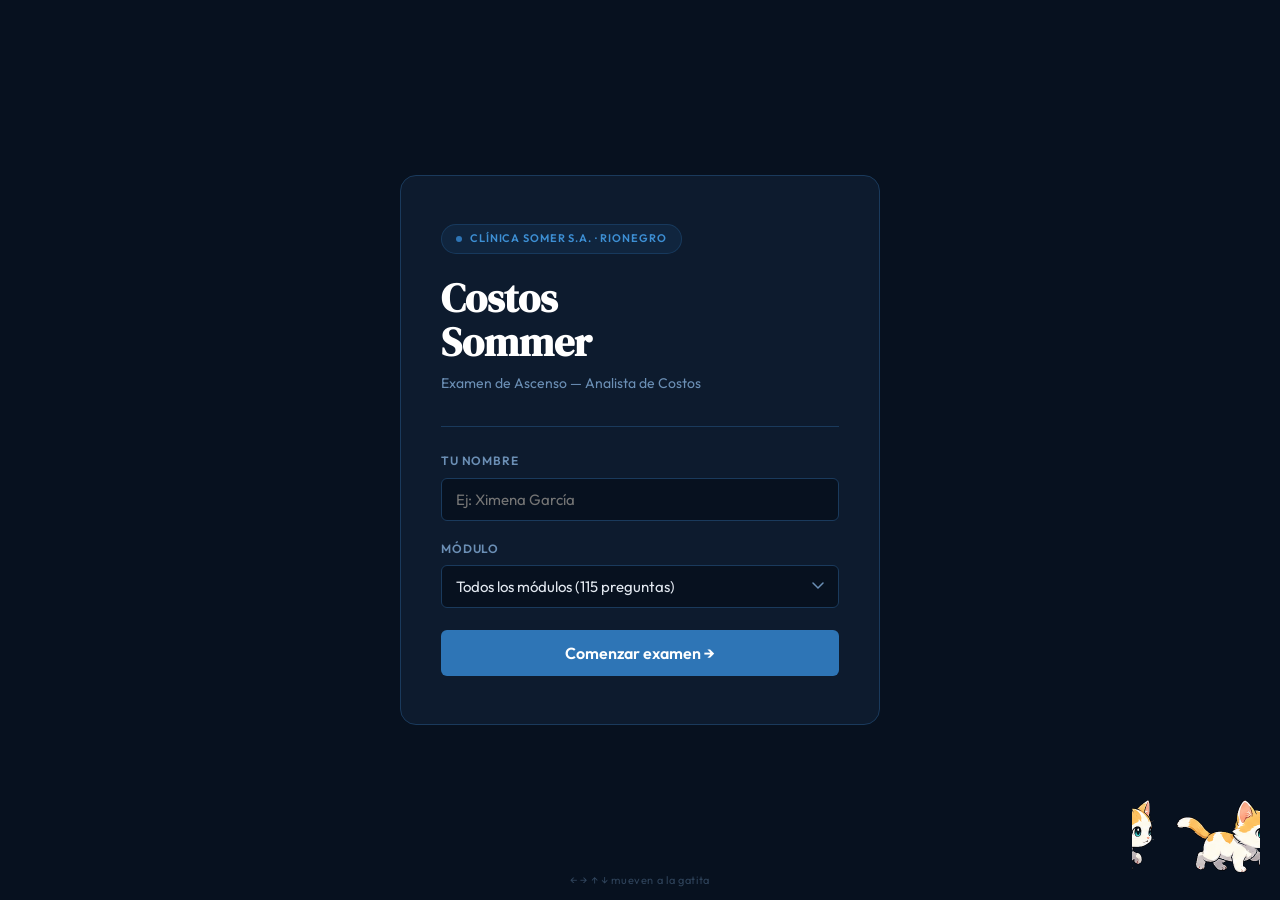
==== commit 51df6efe: "fix cat: erase sprite labels, restart walk animation on movement begin - Erased CAMINANDO/SALTANDO/A" ====
--- a/index.html
+++ b/index.html
@@ -392,7 +392,9 @@
 
         if(moving!==prevMove){
           prevMove=moving;
-          if(!moving){
+          if(moving){
+            playAnim('walk');
+          } else {
             clearInterval(cs.timer);
             cs.frame=0;
             catEl.style.backgroundPosition=bgPos(0,ROWS.walk);
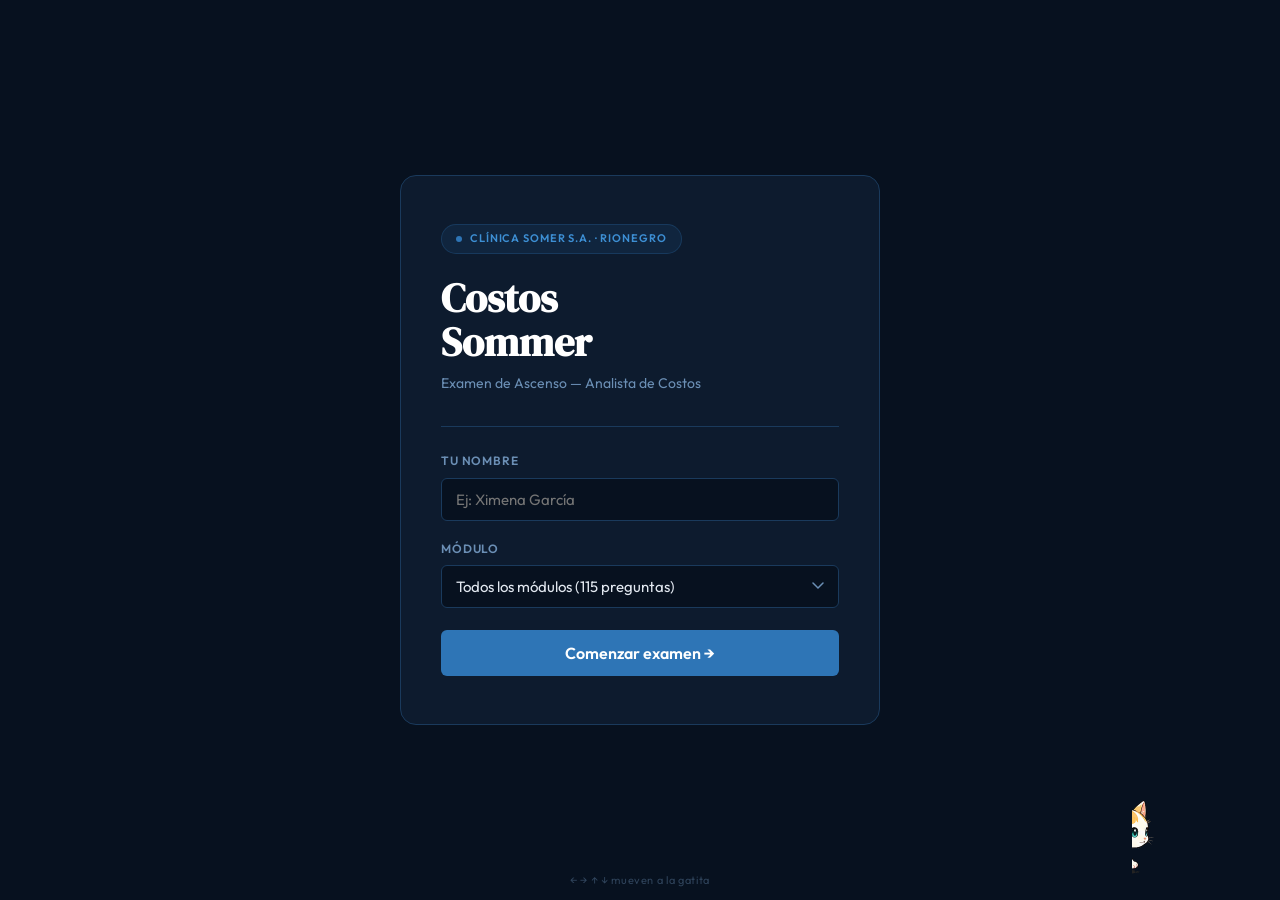
==== commit a4f51b78: "Add jump physics and crouch to start-screen cat Cat now moves only on the horizontal axis. Vertical " ====
--- a/index.html
+++ b/index.html
@@ -322,8 +322,11 @@
 
     function bgPos(col,row){return `${-col*SZ}px ${-row*SZ}px`;}
 
+    const GRAVITY=0.55, JUMP_VY=-13;
+    function groundY(){return window.innerHeight-SZ-20;}
+
     const cs={
-      x:0,y:0,facing:1,
+      x:0,y:0,velY:0,onGround:true,facing:1,
       animName:'',frame:0,timer:null,
       reacting:false,reactTimer:null
     };
@@ -353,7 +356,8 @@
 
     function catReset(){
       cs.x=window.innerWidth-SZ-20;
-      cs.y=window.innerHeight-SZ-20;
+      cs.y=groundY();
+      cs.velY=0;cs.onGround=true;
       cs.facing=1;cs.reacting=false;
       if(cs.reactTimer)clearTimeout(cs.reactTimer);
       catFlip.style.transform='scaleX(1)';
@@ -364,41 +368,48 @@
 
     const keys={};
     document.addEventListener('keydown',e=>{
-      if(['ArrowUp','ArrowDown','ArrowLeft','ArrowRight'].includes(e.key)){
+      if(['ArrowUp','ArrowDown','ArrowLeft','ArrowRight',' '].includes(e.key)){
         e.preventDefault();keys[e.key]=true;
       }
     });
     document.addEventListener('keyup',e=>{keys[e.key]=false;});
 
-    let prevMove=false;
+    let prevState='idle';
     function catLoop(){
       if(!cs.reacting){
-        const spd=3;let dx=0,dy=0;
-        if(keys['ArrowRight'])dx= spd;
-        if(keys['ArrowLeft']) dx=-spd;
-        if(keys['ArrowDown']) dy= spd;
-        if(keys['ArrowUp'])   dy=-spd;
-
-        const moving=dx!==0||dy!==0;
-
-        if(moving){
+        const spd=3;let dx=0;
+        if(keys['ArrowRight']) dx= spd;
+        if(keys['ArrowLeft'])  dx=-spd;
+
+        // Jump trigger
+        if((keys['ArrowUp']||keys[' '])&&cs.onGround){
+          cs.velY=JUMP_VY; cs.onGround=false;
+        }
+
+        // Horizontal
+        if(dx!==0){
           cs.x=Math.max(0,Math.min(window.innerWidth-SZ,cs.x+dx));
-          cs.y=Math.max(0,Math.min(window.innerHeight-SZ,cs.y+dy));
           catWrap.style.left=cs.x+'px';
-          catWrap.style.top=cs.y+'px';
           if(dx>0&&cs.facing!==1){cs.facing=1;catFlip.style.transform='scaleX(1)';}
           if(dx<0&&cs.facing!==-1){cs.facing=-1;catFlip.style.transform='scaleX(-1)';}
         }
 
-        if(moving!==prevMove){
-          prevMove=moving;
-          if(moving){
-            playAnim('walk');
-          } else {
-            clearInterval(cs.timer);
-            cs.frame=0;
-            catEl.style.backgroundPosition=bgPos(0,ROWS.walk);
-          }
+        // Vertical physics
+        if(!cs.onGround){
+          cs.velY+=GRAVITY;
+          cs.y+=cs.velY;
+          const gy=groundY();
+          if(cs.y>=gy){cs.y=gy;cs.velY=0;cs.onGround=true;}
+          catWrap.style.top=cs.y+'px';
+        }
+
+        // Determine state and trigger animation on change
+        const crouching=keys['ArrowDown']&&cs.onGround;
+        const st=!cs.onGround?'jump':crouching?'crouch':dx!==0?'walk':'idle';
+        if(st!==prevState){
+          prevState=st;
+          if(st==='jump'||st==='walk'||st==='crouch'){ playAnim(st); }
+          else{ clearInterval(cs.timer);cs.frame=0;catEl.style.backgroundPosition=bgPos(0,ROWS.walk); }
         }
       }
       requestAnimationFrame(catLoop);
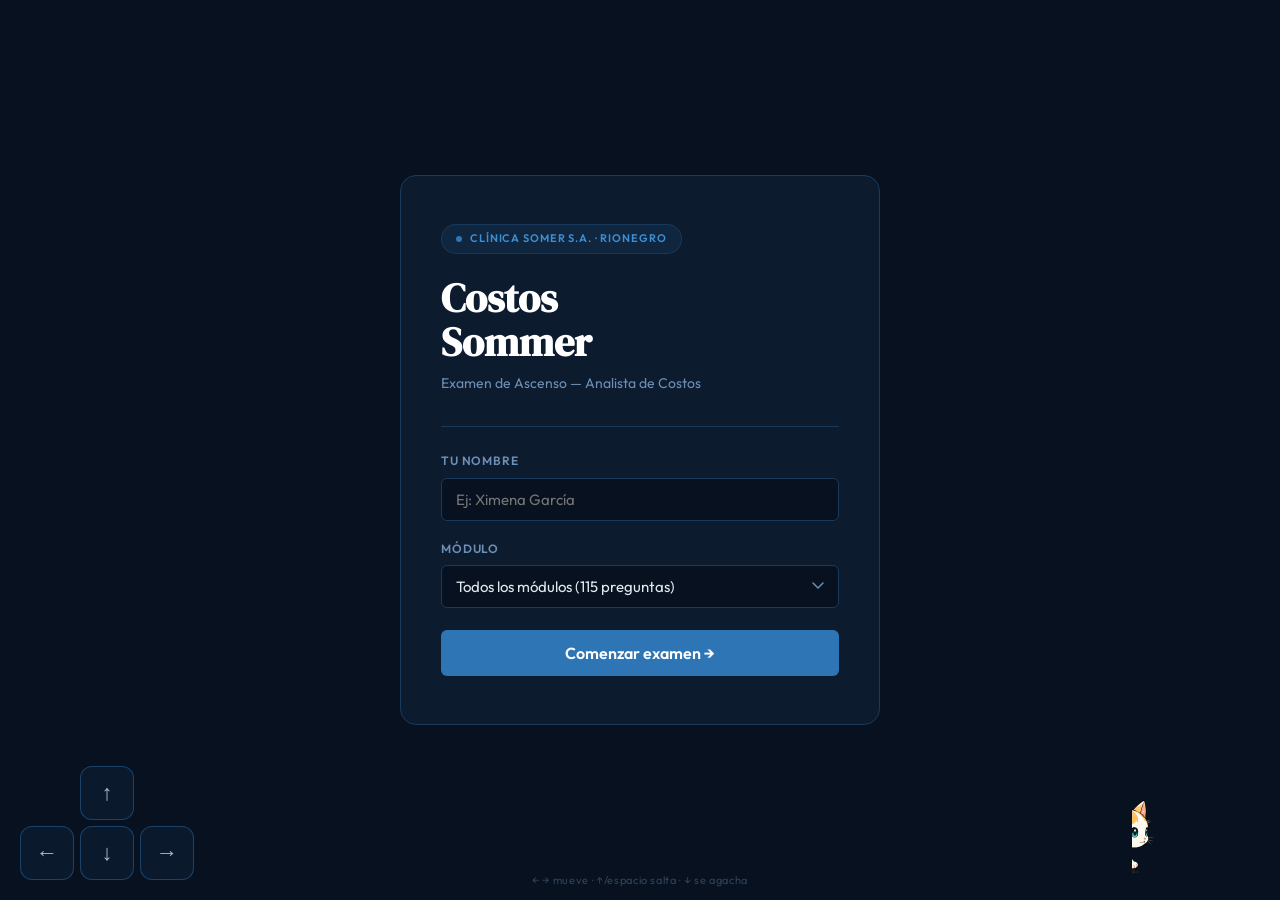
==== commit 1430f012: "Add on-screen D-pad for mobile cat control Four arrow buttons (↑ ← ↓ →) fixed to bottom-left of star" ====
--- a/index.html
+++ b/index.html
@@ -120,6 +120,35 @@
     }
     .cat-hint{position:fixed;bottom:10px;left:50%;transform:translateX(-50%);font-size:11px;color:rgba(107,143,181,0.4);letter-spacing:0.06em;pointer-events:none;z-index:998;display:none;white-space:nowrap;}
     .cat-hint.cat-on{display:block;}
+    .dpad{
+      position:fixed;bottom:20px;left:20px;z-index:1000;
+      display:none;
+      grid-template-columns:repeat(3,54px);
+      grid-template-rows:repeat(2,54px);
+      gap:6px;
+      touch-action:none;user-select:none;
+    }
+    .dpad.cat-on{display:grid;}
+    .dpad-btn{
+      width:54px;height:54px;
+      background:rgba(14,30,52,0.72);
+      border:1.5px solid rgba(46,117,182,0.45);
+      border-radius:12px;
+      display:flex;align-items:center;justify-content:center;
+      font-size:22px;color:rgba(226,232,240,0.75);
+      cursor:pointer;
+      -webkit-tap-highlight-color:transparent;
+      transition:background .1s,border-color .1s;
+    }
+    .dpad-btn.pressed,.dpad-btn:active{
+      background:rgba(46,117,182,0.55);
+      border-color:rgba(46,117,182,0.9);
+      color:#fff;
+    }
+    .dpad-up   {grid-column:2;grid-row:1;}
+    .dpad-left {grid-column:1;grid-row:2;}
+    .dpad-down {grid-column:2;grid-row:2;}
+    .dpad-right{grid-column:3;grid-row:2;}
 
     @media(max-width:600px){
       .start-card{padding:28px 20px;} .start-title{font-size:32px;}
@@ -188,7 +217,13 @@
   </div>
 
   <div class="cat-wrap" id="cat-wrap"><div id="cat-flip"><div class="cat-sprite" id="cat-sprite"></div></div></div>
-  <div class="cat-hint" id="cat-hint">← → ↑ ↓ mueven a la gatita</div>
+  <div class="cat-hint" id="cat-hint">← → mueve · ↑/espacio salta · ↓ se agacha</div>
+  <div class="dpad" id="dpad">
+    <button class="dpad-btn dpad-up"    data-key="ArrowUp"   >↑</button>
+    <button class="dpad-btn dpad-left"  data-key="ArrowLeft" >←</button>
+    <button class="dpad-btn dpad-down"  data-key="ArrowDown" >↓</button>
+    <button class="dpad-btn dpad-right" data-key="ArrowRight">→</button>
+  </div>
 
   <script>
     const QUESTIONS = [{"id": 1, "module": "Módulo 1 – Costos hospitalarios y clasificación", "question": "¿Cuál de los siguientes es un ejemplo de COSTO DIRECTO en la Unidad de Cirugía de la Clínica Somer?", "options": {"A": "Salario del gerente general", "B": "Material de sutura e instrumental quirúrgico utilizado en la cirugía", "C": "Gastos de publicidad institucional", "D": "Mantenimiento de jardines de la sede principal"}, "correct": "B", "justification": "Los costos directos son los asociados directamente al servicio prestado e identificables con un procedimiento específico. El material de sutura e instrumental se consume en la cirugía. El salario del gerente y la publicidad son gastos (Clase 5 PUC). El mantenimiento de jardines es un costo indirecto general."}, {"id": 2, "module": "Módulo 1 – Costos hospitalarios y clasificación", "question": "El arrendamiento de la Sede Ambulatoria de la Clínica Somer (Calle 47 No. 76-3) se clasifica como:", "options": {"A": "Costo variable", "B": "Costo semifijo", "C": "Costo fijo", "D": "Costo indirecto variable"}, "correct": "C", "justification": "El arrendamiento no varía con el número de consultas. Es el mismo monto independientemente del volumen de actividad asistencial, por lo tanto es un costo fijo. Los costos variables cambian con la actividad; los semifijos tienen ambos componentes."}, {"id": 3, "module": "Módulo 1 – Costos hospitalarios y clasificación", "question": "¿Cuáles son los tres elementos del costo en una IPS de alta complejidad como la Clínica Somer?", "options": {"A": "Ingresos, gastos y utilidad", "B": "Materia prima directa, mano de obra directa y CIF", "C": "Costos fijos, variables y semifijos", "D": "Activos, pasivos y patrimonio"}, "correct": "B", "justification": "Los tres elementos: (1) Materia prima directa: medicamentos, reactivos, dispositivos implantados; (2) Mano de obra directa: médicos, enfermeras, instrumentadores; (3) CIF: depreciación equipos, esterilización, servicios públicos asistenciales. Su suma = costo total del servicio."}, {"id": 4, "module": "Módulo 1 – Costos hospitalarios y clasificación", "question": "En la Unidad de Trasplante de Órganos Abdominales de la Clínica Somer, los kits de perfusión y los medicamentos inmunosupresores son ejemplos de:", "options": {"A": "Costos indirectos del servicio (CIF)", "B": "Mano de obra directa", "C": "Materia prima directa", "D": "Gastos administrativos"}, "correct": "C", "justification": "Los insumos que se incorporan físicamente al procedimiento y son identificables con el trasplante específico constituyen materia prima directa. Los medicamentos inmunosupresores y los kits de perfusión se consumen directamente en ese procedimiento y conforman el primer elemento del costo."}, {"id": 5, "module": "Módulo 1 – Costos hospitalarios y clasificación", "question": "¿En qué clase del PUC (Circular 030 Supersalud) se registran los honorarios de médicos especialistas que atienden directamente pacientes en la Clínica Somer?", "options": {"A": "Clase 1 – Activos", "B": "Clase 3 – Deudores", "C": "Clase 5 – Gastos", "D": "Clase 6 – Costos de prestación de servicios"}, "correct": "D", "justification": "Los honorarios de especialistas (cirujanos, anestesiólogos, intensivistas) que intervienen directamente en la atención se registran en Clase 6, cuenta 6210 Honorarios médicos. Son costos asistenciales, no gastos administrativos. La Clase 5 es para el personal administrativo y gastos generales."}, {"id": 6, "module": "Módulo 1 – Costos hospitalarios y clasificación", "question": "La diferencia clave entre COSTO y GASTO en la Clínica Somer es:", "options": {"A": "El costo siempre es mayor en pesos que el gasto", "B": "El costo está asociado a la prestación del servicio asistencial; el gasto a la administración general", "C": "El gasto se registra en la Clase 6 del PUC", "D": "Solo los gastos afectan la utilidad del período"}, "correct": "B", "justification": "El costo es la inversión directamente asociada a prestar el servicio (medicamentos, personal asistencial, insumos quirúrgicos – Clase 6). El gasto es la erogación para administración general (publicidad, asesoría jurídica, nómina administrativa – Clase 5). Ambos afectan la utilidad. El gasto va en Clase 5, no en Clase 6."}, {"id": 7, "module": "Módulo 1 – Costos hospitalarios y clasificación", "question": "La depreciación del tomógrafo de la unidad de Imagenología de la Clínica Somer se clasifica como:", "options": {"A": "Gasto financiero", "B": "Costo directo variable", "C": "Costo fijo indirecto del servicio (CIF)", "D": "Ingreso diferido"}, "correct": "C", "justification": "La depreciación distribuye el costo del equipo a lo largo de su vida útil. Es un costo fijo (no varía con el número de imágenes tomadas) e indirecto (el tomógrafo sirve a múltiples pacientes). Se clasifica en los CIF y se registra en la cuenta 6250 del PUC."}, {"id": 8, "module": "Módulo 1 – Costos hospitalarios y clasificación", "question": "Un centro de costo en la Clínica Somer es:", "options": {"A": "La cuenta bancaria donde se reciben los pagos de EPS", "B": "Una unidad que genera y acumula costos, como la UCI Adultos, UCI Neonatal o el Banco de Sangre", "C": "El presupuesto anual aprobado por la junta directiva", "D": "El estado de resultados mensual consolidado"}, "correct": "B", "justification": "Un centro de costo es una unidad organizativa que acumula costos para su control y análisis. En la Clínica Somer, la UCI Adultos, UCI Pediátrica, UCI Neonatal, Banco de Sangre, Laboratorio Clínico y Unidad Funcional de Cáncer son ejemplos de centros de costo que permiten conocer el costo real de operar cada servicio."}, {"id": 9, "module": "Módulo 1 – Costos hospitalarios y clasificación", "question": "El personal del área de esterilización compartida que apoya los quirófanos de la Clínica Somer se clasifica como:", "options": {"A": "Mano de obra directa", "B": "Gasto de ventas", "C": "Costos indirectos del servicio (CIF)", "D": "Costo variable directo por procedimiento"}, "correct": "C", "justification": "El personal de esterilización apoya la prestación del servicio quirúrgico pero no interviene directamente en la atención al paciente. Su costo no puede asignarse a un procedimiento específico porque atiende múltiples quirófanos y servicios. Es mano de obra indirecta, parte de los CIF."}, {"id": 10, "module": "Módulo 1 – Costos hospitalarios y clasificación", "question": "Los honorarios del abogado externo que asesora a la Clínica Somer en la negociación de contratos con EPS se clasifican como:", "options": {"A": "Costo directo – cuenta 6210", "B": "Gasto – cuenta 5120", "C": "Costo indirecto – cuenta 6250", "D": "Ingreso – cuenta 4105"}, "correct": "B", "justification": "La asesoría jurídica no está asociada a la prestación directa del servicio de salud. Es un gasto administrativo registrado en la cuenta 5120 (Honorarios externos) de la Clase 5 del PUC. La cuenta 6210 es para honorarios de médicos que atienden directamente pacientes."}, {"id": 11, "module": "Módulo 1 – Costos hospitalarios y clasificación", "question": "Si la Clínica Somer incrementa su ocupación en la UCI Neonatal un 30%, ¿cuál de los siguientes costos aumenta proporcionalmente?", "options": {"A": "Arrendamiento de la sede principal", "B": "Cuota de amortización del préstamo bancario", "C": "Leche maternizada, surfactante y medicamentos por recién nacido", "D": "Salario fijo del jefe de enfermería de la UCI"}, "correct": "C", "justification": "Los insumos clínicos (leche maternizada, surfactante, medicamentos) son costos variables: aumentan directamente con el número de pacientes atendidos. El arrendamiento, la amortización y el salario fijo son costos fijos que no varían con el nivel de ocupación."}, {"id": 12, "module": "Módulo 1 – Costos hospitalarios y clasificación", "question": "¿Cuándo se reconoce contablemente un costo de prestación de servicios en la Clínica Somer bajo el principio de causación?", "options": {"A": "Cuando se compra el insumo al proveedor", "B": "Cuando se factura a la EPS o al paciente particular", "C": "Cuando el servicio es efectivamente prestado al paciente", "D": "Cuando la EPS efectúa el pago a la clínica"}, "correct": "C", "justification": "El principio de causación establece que el costo se reconoce cuando se presta el servicio, independientemente del pago. Comprar el insumo activa inventario; facturar genera CxC; el pago de la EPS afecta caja. El costo se causa en el momento de la atención."}, {"id": 13, "module": "Módulo 1 – Costos hospitalarios y clasificación", "question": "La suma de materia prima directa + mano de obra directa + CIF de un procedimiento de trasplante renal en la Clínica Somer es igual a:", "options": {"A": "El margen de contribución del trasplante", "B": "La utilidad bruta del servicio de trasplante", "C": "El costo total del procedimiento de trasplante", "D": "El gasto operativo del período"}, "correct": "C", "justification": "La suma de los tres elementos del costo = costo total del servicio. Esta es la regla fundamental del costeo. El margen de contribución es precio menos costo variable; la utilidad bruta es ingresos menos costos totales; el gasto operativo incluye gastos de administración (Clase 5)."}, {"id": 14, "module": "Módulo 2 – Presupuesto y control financiero", "question": "La UCI Adultos de la Clínica Somer tiene costos fijos de $72.000.000, precio por día-UCI de $900.000 y costo variable unitario de $180.000. ¿Cuál es el punto de equilibrio en días-UCI?", "options": {"A": "80 días", "B": "90 días", "C": "100 días", "D": "120 días"}, "correct": "C", "justification": "MC = $900.000 – $180.000 = $720.000/día. PE = $72.000.000 ÷ $720.000 = 100 días-UCI. Por debajo de 100 días la UCI genera pérdida. Cada día adicional aporta $720.000 a la utilidad. Este análisis es clave para justificar la continuidad operativa de la UCI ante la gerencia."}, {"id": 15, "module": "Módulo 2 – Presupuesto y control financiero", "question": "El EBITDA de la Clínica Somer mide:", "options": {"A": "El flujo de caja disponible para pagar a proveedores de insumos quirúrgicos", "B": "La utilidad antes de intereses, impuestos, depreciación y amortización", "C": "El patrimonio neto consolidado de todas las sedes", "D": "El presupuesto de inversiones en equipos médicos del año"}, "correct": "B", "justification": "EBITDA mide la rentabilidad operativa pura, antes de factores financieros y contables no monetarios como la depreciación de equipos de alta tecnología (ECMO, tomógrafos). Es el indicador que mejor refleja la capacidad generadora de caja de la operación asistencial de la Clínica Somer."}, {"id": 16, "module": "Módulo 2 – Presupuesto y control financiero", "question": "Si el precio estándar de un kit de hemodiálisis en la Clínica Somer era $85.000 y el precio real pagado fue $92.000, con una cantidad real de 400 unidades, la variación de precio es:", "options": {"A": "$2.800.000 favorable", "B": "$2.800.000 desfavorable", "C": "$700.000 desfavorable", "D": "$700.000 favorable"}, "correct": "B", "justification": "Var. precio = (P real – P estándar) × Q real = ($92.000 – $85.000) × 400 = $7.000 × 400 = $2.800.000. Es DESFAVORABLE porque se pagó más de lo presupuestado por unidad, incrementando los costos variables de la unidad de nefrología."}, {"id": 17, "module": "Módulo 2 – Presupuesto y control financiero", "question": "Una variación presupuestal es FAVORABLE en costos para la Clínica Somer cuando:", "options": {"A": "Lo ejecutado es mayor que lo presupuestado", "B": "Lo ejecutado es igual a lo presupuestado", "C": "Lo ejecutado es menor que lo presupuestado", "D": "El presupuesto no fue aprobado por la junta directiva"}, "correct": "C", "justification": "En costos, variación favorable = ejecutado < presupuestado. Significa que la clínica gastó menos de lo planeado, mejorando el resultado financiero. En ingresos la lógica es inversa. Una variación desfavorable en costos implica sobrecosto que comprime el margen operativo."}, {"id": 18, "module": "Módulo 2 – Presupuesto y control financiero", "question": "¿Por qué el flujo de caja es especialmente crítico para la Clínica Somer, dado que atiende pacientes de alta complejidad con cargo a EPS?", "options": {"A": "Porque las EPS pagan inmediatamente al prestarse el servicio de alta complejidad", "B": "Porque los ciclos de cobro de 90+ días generan brecha entre utilidad contable y efectivo disponible para pagar insumos costosos", "C": "Porque el flujo de caja y la utilidad contable siempre son iguales en IPS de alta complejidad", "D": "Porque el ADRES paga directamente a la Clínica Somer sin intermediación de las EPS"}, "correct": "B", "justification": "Los procedimientos de alta complejidad (trasplantes, ECMO) implican costos de insumos que se pagan al proveedor en 30–60 días, mientras las EPS pagan en 90+ días. La clínica puede mostrar utilidad contable positiva pero sin efectivo para operar. El flujo de caja mide entradas y salidas reales."}, {"id": 19, "module": "Módulo 2 – Presupuesto y control financiero", "question": "El presupuesto maestro de la Clínica Somer integra:", "options": {"A": "Solo el presupuesto de nómina médica y de enfermería", "B": "El presupuesto operativo (ingresos y gastos) y el financiero (flujo de caja, balance proyectado)", "C": "Únicamente la proyección de contratos con EPS del Oriente Antioqueño", "D": "El informe de auditoría externa anual de los estados financieros"}, "correct": "B", "justification": "El presupuesto maestro consolida el presupuesto operativo (ingresos por servicios de todas las sedes, costos y gastos) con el presupuesto financiero (flujo de caja proyectado, balance, presupuesto de inversiones). Permite una visión integral de la viabilidad financiera de la institución."}, {"id": 20, "module": "Módulo 2 – Presupuesto y control financiero", "question": "La Unidad Funcional de Cáncer de la Clínica Somer tiene costos fijos de $120.000.000, precio promedio por sesión de $850.000 y costo variable de $280.000. ¿Cuál es el punto de equilibrio en sesiones?", "options": {"A": "180 sesiones", "B": "200 sesiones", "C": "211 sesiones", "D": "250 sesiones"}, "correct": "C", "justification": "MC = $850.000 – $280.000 = $570.000. PE = $120.000.000 ÷ $570.000 = 210,5 ≈ 211 sesiones (se redondea hacia arriba para garantizar cubrimiento de costos fijos). Conocer el PE es clave para justificar la continuidad del servicio oncológico ante la gerencia."}, {"id": 21, "module": "Módulo 2 – Presupuesto y control financiero", "question": "La variación de CANTIDAD en insumos se calcula como:", "options": {"A": "(Precio real – Precio estándar) × Cantidad real", "B": "(Cantidad real – Cantidad estándar) × Precio estándar", "C": "(Precio real – Precio estándar) × Cantidad estándar", "D": "(Cantidad real – Cantidad estándar) × Precio real"}, "correct": "B", "justification": "Variación de cantidad = (Q real – Q estándar) × P estándar. Se usa el precio estándar para aislar el efecto precio y medir únicamente el impacto del consumo diferente al planeado. Si se consumió más de lo estándar es desfavorable. Es clave para controlar insumos costosos de trasplante y UCI."}, {"id": 22, "module": "Módulo 2 – Presupuesto y control financiero", "question": "La Clínica Somer presupuestó ingresos de $8.500.000.000 y ejecutó $8.200.000.000 en el semestre. Esta variación es:", "options": {"A": "Favorable de $300.000.000", "B": "Desfavorable de $300.000.000", "C": "Neutra porque la diferencia es menor al 5%", "D": "Favorable porque se prestaron más servicios de alta complejidad"}, "correct": "B", "justification": "En ingresos, variación desfavorable = ejecutado < presupuestado. La clínica recaudó $300.000.000 menos de lo planeado, presionando el margen operativo y el flujo de caja. No existe variación 'neutra' por porcentaje en el análisis presupuestal formal."}, {"id": 23, "module": "Módulo 2 – Presupuesto y control financiero", "question": "¿Qué diferencia un presupuesto FLEXIBLE de uno ESTÁTICO en la gestión de la Clínica Somer?", "options": {"A": "El flexible se ajusta al volumen real de actividad; el estático no cambia aunque la actividad varíe", "B": "El estático incluye más detalle por sedes que el flexible", "C": "El flexible solo aplica para hospitales públicos del Oriente Antioqueño", "D": "No hay diferencia práctica; son términos equivalentes en el sector salud"}, "correct": "A", "justification": "El presupuesto flexible se ajusta al nivel real de actividad (egresos, días-UCI, sesiones de quimioterapia), permitiendo comparaciones válidas. El estático se fija para un único nivel de actividad. En una clínica con múltiples sedes y servicios como la Somer, el presupuesto flexible es mucho más útil para el control de gestión."}, {"id": 24, "module": "Módulo 2 – Presupuesto y control financiero", "question": "El margen de contribución de una consulta de especialidad en la Clínica Somer con precio $220.000 y costo variable de $65.000 es:", "options": {"A": "$65.000", "B": "$220.000", "C": "$155.000", "D": "$285.000"}, "correct": "C", "justification": "Margen de contribución = Precio – Costo variable = $220.000 – $65.000 = $155.000. Este valor indica cuánto contribuye cada consulta a cubrir los costos fijos de la sede ambulatoria y generar utilidad. Es fundamental para decisiones de pricing en la oferta particular de la Clínica Somer."}, {"id": 25, "module": "Módulo 2 – Presupuesto y control financiero", "question": "Si la Clínica Somer tiene costos fijos de $200.000.000 y un margen de contribución del 40%, ¿cuál es el punto de equilibrio en pesos?", "options": {"A": "$400.000.000", "B": "$450.000.000", "C": "$500.000.000", "D": "$550.000.000"}, "correct": "C", "justification": "PE ($) = Costos fijos ÷ MC% = $200.000.000 ÷ 0,40 = $500.000.000. Con ingresos por debajo de $500M hay pérdida; por encima hay utilidad. El MC del 40% significa que por cada $100 de ingreso, $40 quedan para cubrir costos fijos y generar utilidad."}, {"id": 26, "module": "Módulo 2 – Presupuesto y control financiero", "question": "¿Cuál es el propósito principal del presupuesto de ingresos de la Clínica Somer con 5 sedes operativas?", "options": {"A": "Registrar los gastos de nómina mensual de cada sede", "B": "Proyectar la facturación esperada por tipo de pagador (EPS, prepagadas, SOAT, particulares) y por sede", "C": "Calcular la depreciación de equipos médicos de imagenología", "D": "Determinar el punto de equilibrio contable anual consolidado"}, "correct": "B", "justification": "El presupuesto de ingresos proyecta la facturación futura por tipo de pagador y por sede. Es la base para planear los recursos necesarios en cada unidad. No registra gastos ni calcula depreciaciones. Su correcta elaboración es fundamental para la gestión financiera de una IPS multisede."}, {"id": 27, "module": "Módulo 3 – Indicadores de gestión (KPIs)", "question": "La UCI Adultos de la Clínica Somer tiene 25 camas, opera 30 días y registra 570 días-cama ocupados. ¿Cuál es el índice ocupacional?", "options": {"A": "72%", "B": "76%", "C": "80%", "D": "85%"}, "correct": "B", "justification": "Días-cama disponibles = 25 × 30 = 750. IO = (570 ÷ 750) × 100 = 76%. Este resultado está ligeramente por debajo del rango óptimo (80–85%), indicando una oportunidad de mejora. La gerencia podría revisar protocolos de referencia para aumentar la ocupación sin comprometer la calidad."}, {"id": 28, "module": "Módulo 3 – Indicadores de gestión (KPIs)", "question": "La Clínica Somer tiene costos totales de $3.200.000.000 en el trimestre y 8.000 días-cama ocupados. ¿Cuál es el costo por paciente-día?", "options": {"A": "$350.000", "B": "$380.000", "C": "$400.000", "D": "$420.000"}, "correct": "C", "justification": "Costo por paciente-día = $3.200.000.000 ÷ 8.000 = $400.000. Para una clínica de alta complejidad, este indicador es clave para negociar tarifas de hospitalización con EPS y comparar la eficiencia entre las UCI (adultos, pediátrica, neonatal) y los servicios de hospitalización general."}, {"id": 29, "module": "Módulo 3 – Indicadores de gestión (KPIs)", "question": "La Clínica Somer tiene $4.200.000.000 en cuentas por cobrar y $18.000.000.000 en ingresos anuales. Los días de cartera son aproximadamente:", "options": {"A": "72 días", "B": "80 días", "C": "85 días", "D": "91 días"}, "correct": "C", "justification": "Días de cartera = ($4.200M ÷ $18.000M) × 365 = 0,2333 × 365 = 85 días. Este valor supera el estándar aceptable (<60 días) y se acerca al nivel crítico (>90 días), indicando que la Clínica Somer tarda casi 3 meses para cobrar sus servicios de alta complejidad a las EPS."}, {"id": 30, "module": "Módulo 3 – Indicadores de gestión (KPIs)", "question": "¿Cuál es el rango óptimo del índice ocupacional para una clínica privada de alta complejidad como la Somer?", "options": {"A": "60–70%", "B": "70–75%", "C": "80–85%", "D": "90–95%"}, "correct": "C", "justification": "El rango óptimo es 80–85%. Por debajo del 80% hay subutilización de la capacidad instalada. Por encima del 85% puede generar saturación, dificultad para aislamientos de pacientes críticos, mayor riesgo de infecciones nosocomiales y deterioro de la calidad de atención."}, {"id": 31, "module": "Módulo 3 – Indicadores de gestión (KPIs)", "question": "La Clínica Somer registró 240 egresos en un mes con 60 camas de hospitalización disponibles. ¿Cuál es el giro de cama?", "options": {"A": "3,0 pacientes/cama/mes", "B": "4,0 pacientes/cama/mes", "C": "4,5 pacientes/cama/mes", "D": "5,0 pacientes/cama/mes"}, "correct": "B", "justification": "Giro de cama = Egresos ÷ Camas disponibles = 240 ÷ 60 = 4,0 pacientes por cama por mes. Para una clínica de alta complejidad un giro de 4,0 es razonable, ya que patologías complejas (trasplantes, cirugías mayores) requieren estancias más largas que en clínicas de baja complejidad."}, {"id": 32, "module": "Módulo 3 – Indicadores de gestión (KPIs)", "question": "El margen operativo de la Clínica Somer se calcula como:", "options": {"A": "Ingresos totales ÷ Costos totales", "B": "Utilidad operacional ÷ Ingresos totales", "C": "Costos totales ÷ Número de egresos", "D": "Utilidad neta ÷ Patrimonio total"}, "correct": "B", "justification": "Margen operativo = Utilidad operacional ÷ Ingresos totales. Mide qué porcentaje de los ingresos se convierte en utilidad después de cubrir todos los costos y gastos operativos. Un margen saludable para una IPS de alta complejidad es superior al 15%."}, {"id": 33, "module": "Módulo 3 – Indicadores de gestión (KPIs)", "question": "Días de cartera superiores a 90 días en la Clínica Somer se consideran:", "options": {"A": "Excelentes: refleja contratos especiales de alta complejidad", "B": "Aceptables: dentro del estándar del sector salud colombiano", "C": "Críticos: generan presión severa de flujo de caja", "D": "Normales para IPS con Sello de Sostenibilidad"}, "correct": "C", "justification": "Días de cartera >90 es nivel crítico. Para la Clínica Somer, con alta concentración de ingresos en EPS y costos de insumos que se pagan en 30–60 días, una cartera de 90+ días significa que la clínica financia a las EPS generando severa presión de liquidez."}, {"id": 34, "module": "Módulo 3 – Indicadores de gestión (KPIs)", "question": "La UCI Neonatal de la Clínica Somer registra 3.600 días-cama ocupados y 180 egresos en el trimestre. ¿Cuál es la estancia promedio?", "options": {"A": "15 días", "B": "18 días", "C": "20 días", "D": "22 días"}, "correct": "C", "justification": "Estancia promedio = 3.600 ÷ 180 = 20 días. Esta estancia es coherente con patologías neonatales de alta complejidad (prematuros extremos, malformaciones). Es mayor que el promedio de hospitalización general, lo que aumenta el costo por egreso neonatal y debe considerarse en la negociación de tarifas con EPS."}, {"id": 35, "module": "Módulo 3 – Indicadores de gestión (KPIs)", "question": "La Clínica Somer tiene ingresos totales de $5.400.000.000 y costos totales de $4.320.000.000 en el semestre. ¿Cuál es el margen operativo?", "options": {"A": "15%", "B": "18%", "C": "20%", "D": "22%"}, "correct": "C", "justification": "Utilidad operacional = $5.400M – $4.320M = $1.080M. Margen = $1.080M ÷ $5.400M = 20%. Este resultado supera el estándar saludable del 15%, indicando que la Clínica Somer retiene $0,20 por cada $1,00 de ingreso, reflejando una gestión eficiente de sus servicios de alta complejidad."}, {"id": 36, "module": "Módulo 3 – Indicadores de gestión (KPIs)", "question": "¿Cuál KPI es más útil para evaluar la eficiencia económica del Trasplante de Médula Ósea de la Clínica Somer?", "options": {"A": "Índice ocupacional de camas generales", "B": "Giro de cama en hospitalización general", "C": "Costo por egreso del servicio de trasplante", "D": "Días de cartera con pacientes particulares"}, "correct": "C", "justification": "El costo por egreso mide cuánto cuesta atender a cada paciente trasplantado, permite comparar entre períodos e identificar oportunidades de eficiencia. Puede compararse con las tarifas negociadas con EPS o fondos especiales para este servicio de alta especialización."}, {"id": 37, "module": "Módulo 3 – Indicadores de gestión (KPIs)", "question": "La fórmula correcta para calcular los días de cartera de la Clínica Somer es:", "options": {"A": "(Egresos ÷ Camas disponibles) × 365", "B": "(CxC ÷ Ingresos anuales) × 365", "C": "(Días-cama ocupados ÷ Días-cama disponibles) × 100", "D": "(Utilidad operacional ÷ Ingresos totales) × 100"}, "correct": "B", "justification": "Días de cartera = (Cuentas por cobrar ÷ Ingresos anuales) × 365. Mide el tiempo promedio que la clínica tarda en cobrar sus servicios. Es crítico para la Clínica Somer dada su alta dependencia de cobros a EPS por servicios de alta complejidad con largo ciclo de facturación y glosas."}, {"id": 38, "module": "Módulo 3 – Indicadores de gestión (KPIs)", "question": "¿Qué significa que la Clínica Somer tenga un índice ocupacional del 90% en su UCI Adultos?", "options": {"A": "Excelente: maximiza los ingresos de la UCI", "B": "Óptimo: está en el rango ideal del 80–85%", "C": "Por encima del rango óptimo: puede indicar saturación y riesgo para la calidad", "D": "Crítico: indica que la UCI está subutilizada"}, "correct": "C", "justification": "Un índice del 90% supera el rango óptimo (80–85%). Puede implicar dificultad para aislar pacientes con infecciones, menor tiempo de preparación de camas, mayor carga del personal y riesgo de infecciones nosocomiales. La Clínica Somer debería evaluar si se requiere ampliar la capacidad instalada de la UCI."}, {"id": 39, "module": "Módulo 3 – Indicadores de gestión (KPIs)", "question": "El costo por egreso de la Clínica Somer con costos totales de $3.200.000.000 y 640 egresos en el trimestre es:", "options": {"A": "$4.500.000", "B": "$4.800.000", "C": "$5.000.000", "D": "$5.200.000"}, "correct": "C", "justification": "Costo por egreso = $3.200.000.000 ÷ 640 = $5.000.000. Este valor es coherente con una IPS de alta complejidad. Al compararlo con el ingreso por egreso se obtiene la utilidad por paciente, métrica fundamental para evaluar la rentabilidad del portafolio de servicios de la Clínica Somer."}, {"id": 40, "module": "Módulo 4 – Costeo ABC", "question": "La lógica central del costeo ABC aplicada a la Clínica Somer es:", "options": {"A": "Los servicios consumen recursos directamente sin pasar por actividades", "B": "Las actividades consumen recursos y los servicios consumen actividades", "C": "Los costos fijos se distribuyen por igual entre UCI, oncología y cirugía", "D": "El volumen de egresos determina el costo unitario de cada servicio"}, "correct": "B", "justification": "El ABC: ACTIVIDADES consumen RECURSOS → SERVICIOS consumen ACTIVIDADES. En la Clínica Somer, actividades como esterilización, quirófano, recuperación y administración consumen recursos; y los servicios (trasplante, cirugía laparoscópica, oncología) consumen esas actividades en proporciones distintas según su complejidad."}, {"id": 41, "module": "Módulo 4 – Costeo ABC", "question": "¿Cuál es la primera etapa del costeo ABC en la Clínica Somer?", "options": {"A": "Asignar costos a los servicios según el inductor", "B": "Definir los inductores de costo (cost drivers)", "C": "Identificar las actividades del proceso (esterilización, quirófano, UCI, administración)", "D": "Calcular el costo unitario por procedimiento o egreso"}, "correct": "C", "justification": "Las 4 etapas del ABC: (1) Identificar actividades del proceso, (2) Asignar costos indirectos a cada actividad, (3) Definir el inductor de costo para cada actividad, (4) Asignar costos a los servicios según consumo real del inductor. En la Somer: esterilización, quirófano, UCI, laboratorio, banco de sangre, administración."}, {"id": 42, "module": "Módulo 4 – Costeo ABC", "question": "En la Unidad de Cirugía de la Clínica Somer, el 'número de horas de quirófano utilizadas' como base de asignación de costos es un ejemplo de:", "options": {"A": "Centro de costo", "B": "Inductor de costo (cost driver)", "C": "Costo directo del procedimiento", "D": "Presupuesto de actividad quirúrgica"}, "correct": "B", "justification": "Un inductor de costo (cost driver) es la medida que mejor representa la relación causal entre el consumo de una actividad y el costo generado. Las horas de quirófano determinan cuánto consume cada procedimiento de los recursos de sala. Otros inductores en la Somer: número de instrumentos (esterilización), horas (UCI), unidades transfundidas (banco de sangre)."}, {"id": 43, "module": "Módulo 4 – Costeo ABC", "question": "La actividad de Esterilización de la Clínica Somer tiene un costo de $48.000.000. Colecistectomía usa 200 instrumentos y Cirugía hepatopancreatobiliar usa 280 (total 480). ¿Cuál es el costo de esterilización por instrumento?", "options": {"A": "$85.000", "B": "$90.000", "C": "$100.000", "D": "$105.000"}, "correct": "C", "justification": "Tasa = $48.000.000 ÷ 480 = $100.000/instrumento. Asignación Colecistectomía = 200 × $100.000 = $20.000.000. Asignación Cirugía hepatopancreatobiliar = 280 × $100.000 = $28.000.000. El ABC revela que la cirugía más compleja absorbe mayor costo de esterilización, lo que no ocurre con el costeo tradicional."}, {"id": 44, "module": "Módulo 4 – Costeo ABC", "question": "¿Cuál es la principal ventaja del costeo ABC para la Clínica Somer, con servicios tan distintos como trasplante de órganos y consulta ambulatoria?", "options": {"A": "Es más sencillo de implementar y requiere menos datos", "B": "Asigna los costos indirectos según el consumo real de actividades, evitando subsidios cruzados entre servicios", "C": "Elimina la necesidad de calcular costos fijos por sede", "D": "Solo aplica para procedimientos quirúrgicos de alta complejidad"}, "correct": "B", "justification": "La ventaja clave del ABC es la precisión: evita subsidios cruzados entre servicios. Sin ABC, el costeo tradicional podría hacer que una consulta ambulatoria subsidie los costos de un trasplante, distorsionando la rentabilidad. El ABC asigna costos según lo que cada servicio realmente consume en actividades."}, {"id": 45, "module": "Módulo 4 – Costeo ABC", "question": "El Time-Driven ABC, recomendado como segunda fase en la Clínica Somer, usa como inductor único:", "options": {"A": "El número de procedimientos realizados en el período", "B": "El número de insumos consumidos por tipo de servicio", "C": "El tiempo como medida universal de consumo de actividades", "D": "El costo directo de cada procedimiento como base de distribución"}, "correct": "C", "justification": "El Time-Driven ABC simplifica el ABC clásico usando el tiempo como inductor universal. En lugar de múltiples inductores, se mide cuánto tiempo consume cada servicio en cada actividad. Es más fácil de mantener operativamente en una institución con múltiples sedes como la Clínica Somer y permite actualizaciones periódicas."}, {"id": 46, "module": "Módulo 4 – Costeo ABC", "question": "¿Qué es un 'subsidio cruzado' en el contexto del costeo de servicios de la Clínica Somer?", "options": {"A": "Un préstamo entre la sede principal y las sedes ambulatorias", "B": "Cuando el costeo tradicional hace que un servicio de baja complejidad pague costos que pertenecen a uno de alta complejidad", "C": "El apoyo financiero del gobierno a la Clínica Somer por ser referente regional", "D": "La distribución equitativa de utilidades entre los servicios de la clínica"}, "correct": "B", "justification": "El subsidio cruzado ocurre cuando la distribución arbitraria de CIF en el costeo tradicional hace que servicios de baja complejidad (consulta ambulatoria) absorban costos que corresponden a alta complejidad (trasplante, ECMO). El ABC elimina este problema asignando costos según el consumo real de actividades."}, {"id": 47, "module": "Módulo 4 – Costeo ABC", "question": "¿Por qué se recomienda implementar el costeo ABC por fases en la Clínica Somer?", "options": {"A": "Porque la Supersalud exige implementación gradual en IPS de alta complejidad", "B": "Porque requiere adaptación cultural, de sistemas y validación de inductores; la implementación gradual reduce el riesgo", "C": "Porque el ABC solo aplica a servicios quirúrgicos en una primera fase", "D": "Porque el ABC no puede implementarse mientras existan múltiples sedes operativas"}, "correct": "B", "justification": "La implementación por fases (primero centros de costo, luego ABC pleno o Time-Driven ABC) permite: adaptar progresivamente al equipo, validar los inductores, ajustar los sistemas de información (Dinámica Web Somer), y demostrar valor antes de comprometer toda la organización. Reduce resistencia y riesgos de implementación."}, {"id": 48, "module": "Módulo 4 – Costeo ABC", "question": "En el ABC de la Clínica Somer, la actividad 'Administración' tiene costo $32.000.000 con 80 procedimientos totales (50 cirugía general + 30 cirugía hepatopancreatobiliar). ¿Cuánto se asigna a cirugía general?", "options": {"A": "$16.000.000", "B": "$18.000.000", "C": "$20.000.000", "D": "$22.000.000"}, "correct": "C", "justification": "Tasa = $32.000.000 ÷ 80 = $400.000/procedimiento. Asignación cirugía general = 50 × $400.000 = $20.000.000. Asignación hepatopancreatobiliar = 30 × $400.000 = $12.000.000. Total: $32.000.000 (verificado). La distribución refleja que cirugía general genera más transacciones administrativas por tener mayor volumen."}, {"id": 49, "module": "Módulo 4 – Costeo ABC", "question": "Con costeo tradicional (50/50), un procedimiento A cuesta $2.000.000 y con ABC cuesta $2.650.000. ¿Qué se concluye?", "options": {"A": "El ABC sobrestima el costo del procedimiento A", "B": "El costeo tradicional subestimaba el costo real del procedimiento A", "C": "Ambos métodos producen resultados equivalentes para negociar con EPS", "D": "El costeo tradicional es más preciso para procedimientos de alta complejidad"}, "correct": "B", "justification": "Cuando ABC > costeo tradicional, el método tradicional subestimaba el costo real. En la Clínica Somer, esto puede llevar a tarifas con EPS que no cubren el costo real, generando pérdidas ocultas. El ABC revela el costo verdadero y permite renegociar contratos con cifras más precisas y defendibles."}, {"id": 50, "module": "Módulo 4 – Costeo ABC", "question": "¿Cuál método de costeo es más recomendado para la Clínica Somer dado su portafolio de alta complejidad y múltiples centros de costo?", "options": {"A": "Costeo absorbente simple, por su facilidad de implementación", "B": "ABC complementado con centros de costo, implementado por fases", "C": "Distribución proporcional igualitaria entre todos los servicios", "D": "Costeo variable únicamente, sin asignar costos fijos a los servicios"}, "correct": "B", "justification": "El ABC complementado con centros de costo es el más recomendado porque: (1) los CIF son muy significativos en alta complejidad (ECMO, trasplantes, oncología), (2) el ABC los asigna con precisión según consumo real de actividades, (3) los centros de costo (UCI Adultos, UCI Pediátrica, Oncología, Trasplantes) proveen la base organizativa necesaria."}, {"id": 51, "module": "Módulo 5 – Normativa sector salud Colombia", "question": "¿Qué ley creó el Sistema General de Seguridad Social en Salud en Colombia, fundamento legal de la operación de la Clínica Somer?", "options": {"A": "Ley 50 de 1990", "B": "Ley 100 de 1993", "C": "Ley 1438 de 2011", "D": "Ley 715 de 2001"}, "correct": "B", "justification": "La Ley 100 de 1993 creó el SGSSS con los regímenes contributivo y subsidiado, estableciendo a las EPS como aseguradoras y a las IPS como prestadoras. Es el pilar normativo de la operación de la Clínica Somer como IPS de alta complejidad que atiende pacientes de múltiples EPS del Oriente Antioqueño."}, {"id": 52, "module": "Módulo 5 – Normativa sector salud Colombia", "question": "La ADRES cumple la función de:", "options": {"A": "Girar la UPC a las EPS y administrar los recursos del SGSSS", "B": "Acreditar a IPS como la Clínica Somer para prestar servicios de alta complejidad", "C": "Vigilar y controlar las EPS e IPS habilitadas", "D": "Definir las tarifas del Manual ISS para contratos entre IPS y EPS"}, "correct": "A", "justification": "ADRES administra los recursos financieros del SGSSS y gira la UPC a las EPS. No acredita IPS (Ministerio de Salud/ICONTEC), no vigila (Supersalud), ni define tarifas. La Clínica Somer recibe pagos indirectamente a través de las EPS que reciben la UPC de la ADRES."}, {"id": 53, "module": "Módulo 5 – Normativa sector salud Colombia", "question": "¿Qué es la UPC y cómo se relaciona con los ingresos de la Clínica Somer?", "options": {"A": "El valor anual por afiliado que recibe la EPS para cubrir el PBS, con el cual paga los servicios prestados por la Clínica Somer", "B": "El código único de procedimientos quirúrgicos de alta complejidad", "C": "La unificación del plan de cuentas para IPS según la Circular 030", "D": "El manual de tarifas para accidentes de tránsito atendidos en urgencias"}, "correct": "A", "justification": "La UPC es el valor anual que el ADRES gira a las EPS por afiliado. Con ese dinero, la EPS financia la prestación del PBS incluyendo los servicios de alta complejidad contratados con la Clínica Somer. Conocer la UPC es esencial para el analista de costos al negociar contratos con EPS."}, {"id": 54, "module": "Módulo 5 – Normativa sector salud Colombia", "question": "Los CUPS son relevantes para el analista de costos de la Clínica Somer porque:", "options": {"A": "Son los contratos únicos de prestación entre EPS e IPS", "B": "Son los códigos de identificación de cada procedimiento, base del manual tarifario y de la facturación", "C": "Son los cupones de pago de la UPC tramitados ante la ADRES", "D": "Son las cuentas unificadas del plan de saldos de la Clínica Somer"}, "correct": "B", "justification": "Los CUPS identifican con un código único cada procedimiento de salud. Son la base del manual tarifario: cada procedimiento de la Clínica Somer (desde una consulta hasta un trasplante) se factura a la EPS referenciando su código CUPS. Un código incorrecto puede generar glosas o rechazo de la factura."}, {"id": 55, "module": "Módulo 5 – Normativa sector salud Colombia", "question": "¿Cuál es el ámbito de aplicación del Manual Tarifario SOAT para la Clínica Somer?", "options": {"A": "Todos los servicios del SGSSS con EPS atendidos en urgencias", "B": "Exclusivamente la atención de víctimas de accidentes de tránsito", "C": "Servicios de medicina estética no cubiertos por el PBS", "D": "Todas las urgencias hospitalarias sin importar la causa de ingreso"}, "correct": "B", "justification": "El Manual SOAT aplica exclusivamente para víctimas de accidentes de tránsito, financiada por aseguradoras SOAT y FONSAT. La Clínica Somer, ubicada cerca del Aeropuerto Internacional José María Córdova y en zona de alta circulación vial del Oriente Antioqueño, recibe un volumen relevante de pacientes SOAT."}, {"id": 56, "module": "Módulo 5 – Normativa sector salud Colombia", "question": "Los RIPS son fundamentales para la facturación de la Clínica Somer porque:", "options": {"A": "Definen las tarifas mínimas para contratar con EPS del Oriente Antioqueño", "B": "Son los registros individuales de prestación de servicios, base técnica para facturar sin glosas", "C": "Establecen los requisitos de habilitación para UCI de alta complejidad", "D": "Definen el régimen disciplinario del personal médico y de enfermería"}, "correct": "B", "justification": "Los RIPS (Resolución 3374/2000) son registros individuales con información detallada de cada atención (procedimiento CUPS, diagnóstico CIE-10, paciente, prestador). Son la base técnica de la facturación a EPS. Una generación incorrecta o incompleta de RIPS es la principal causa de glosas en IPS de alta complejidad."}, {"id": 57, "module": "Módulo 5 – Normativa sector salud Colombia", "question": "¿Cuál es la diferencia en la FINANCIACIÓN entre el Manual ISS y el Manual SOAT?", "options": {"A": "El ISS se financia con la UPC girada por ADRES a las EPS; el SOAT con aseguradoras y FONSAT", "B": "El SOAT se financia con la UPC; el ISS con impuestos municipales del Oriente Antioqueño", "C": "Ambos se financian con la UPC; solo difieren en las tarifas", "D": "El ISS es financiado por las ARL y el SOAT por el Ministerio de Salud"}, "correct": "A", "justification": "Segunda diferencia clave: el ISS/SGSSS se financia con la UPC que ADRES gira a las EPS por afiliado; el SOAT con las primas de los seguros obligatorios de tránsito pagados por propietarios de vehículos y con FONSAT para vehículos no identificados. Son fuentes completamente distintas con diferentes ciclos de pago."}, {"id": 58, "module": "Módulo 5 – Normativa sector salud Colombia", "question": "La Circular 030 de la Supersalud define el PUC para IPS. ¿Qué cuenta específica registra los medicamentos e insumos quirúrgicos usados en los procedimientos de la Clínica Somer?", "options": {"A": "Cuenta 5105 – Personal administrativo", "B": "Cuenta 6205 – Personal asistencial", "C": "Cuenta 6215 – Medicamentos e insumos médico-quirúrgicos", "D": "Cuenta 5195 – Gastos diversos"}, "correct": "C", "justification": "La cuenta 6215 (Clase 6 – Costos) registra todo el material médico-quirúrgico directo: medicamentos, insumos, reactivos, dispositivos implantados. En la Clínica Somer, los kits de trasplante, medicamentos de UCI, reactivos del laboratorio y banco de sangre se registran en esta cuenta."}, {"id": 59, "module": "Módulo 5 – Normativa sector salud Colombia", "question": "La visión 2028 de la Clínica Somer de ser 'organización de salud sostenible centrada en las personas' implica para el área de costos:", "options": {"A": "Reducir todos los costos sin importar el impacto en la calidad asistencial", "B": "Generar información precisa de costos que permita decisiones sostenibles con valor clínico demostrado", "C": "Eliminar los servicios deficitarios como la UCI Neonatal para mejorar la rentabilidad", "D": "Depender exclusivamente de contratos con EPS para garantizar el volumen de actividad"}, "correct": "B", "justification": "La sostenibilidad financiera al 2028 requiere que el área de costos genere información precisa y oportuna para: identificar servicios con valor clínico y económico, negociar tarifas justas con EPS y prepagadas, gestionar eficientemente los recursos de alta tecnología, y demostrar que la excelencia asistencial es compatible con la viabilidad financiera."}, {"id": 60, "module": "Módulo 5 – Normativa sector salud Colombia", "question": "MIPRES es relevante para el analista de costos de la Clínica Somer porque:", "options": {"A": "Registra los pagos de nómina del personal médico especialista", "B": "Permite prescribir y reportar tecnologías NO PBS como medicamentos oncológicos y dispositivos de trasplante, generando costos que deben monitorearse", "C": "Calcula automáticamente los costos ABC de cada servicio de alta complejidad", "D": "Controla el inventario de medicamentos de alta tecnología del banco de sangre"}, "correct": "B", "justification": "MIPRES es la plataforma para prescribir tecnologías de salud fuera del PBS. Para la Clínica Somer, con servicios de oncología, trasplantes y otras patologías complejas, los medicamentos NO PBS pueden representar costos significativos. El analista debe monitorear estos costos para verificar que la EPS los reconozca y evitar glosas."}, {"id": 61, "module": "Módulo 5 – Normativa sector salud Colombia", "question": "¿Qué entidad vigila y controla la operación financiera y de calidad de la Clínica Somer como IPS habilitada?", "options": {"A": "ADRES", "B": "Ministerio de Hacienda", "C": "Superintendencia Nacional de Salud (Supersalud)", "D": "DANE"}, "correct": "C", "justification": "La Supersalud inspecciona, vigila y controla a las EPS, IPS y demás actores del sistema. Para la Clínica Somer, esto implica cumplir la Circular 030 (PUC), reportar RIPS, mantener habilitación de sus servicios de alta complejidad y cumplir estándares financieros. ADRES administra recursos; Ministerio define política; DANE hace estadísticas."}, {"id": 62, "module": "Módulo 6 – Contabilidad aplicada a costos", "question": "La ecuación contable fundamental que rige la contabilidad de la Clínica Somer es:", "options": {"A": "Activo = Pasivo – Patrimonio", "B": "Activo = Pasivo + Patrimonio", "C": "Ingresos = Costos + Gastos", "D": "Patrimonio = Activo + Pasivo"}, "correct": "B", "justification": "La ecuación Activo = Pasivo + Patrimonio siempre debe estar en equilibrio. Cada transacción en la Clínica Somer (compra de insumos, facturación a EPS, pago de nómina) afecta al menos dos cuentas manteniendo este equilibrio. Es el fundamento de la partida doble."}, {"id": 63, "module": "Módulo 6 – Contabilidad aplicada a costos", "question": "El equipo ECMO de la Clínica Somer costó $800.000.000, tiene vida útil de 8 años y valor residual de $80.000.000. La depreciación mensual por línea recta es:", "options": {"A": "$7.500.000", "B": "$8.333.333", "C": "$9.000.000", "D": "$10.000.000"}, "correct": "A", "justification": "Dep. anual = ($800M – $80M) ÷ 8 = $720M ÷ 8 = $90.000.000/año. Dep. mensual = $90M ÷ 12 = $7.500.000/mes. Este costo mensual se incorpora a los CIF del servicio donde opera el ECMO (UCI Adultos) y debe considerarse en la tarifa negociada con EPS para procedimientos que requieran soporte ECMO."}, {"id": 64, "module": "Módulo 6 – Contabilidad aplicada a costos", "question": "Cuando la Clínica Somer compra kits de trasplante a crédito por $45.000.000, el asiento contable correcto es:", "options": {"A": "Débito Cuentas por pagar $45M / Crédito Inventario $45M", "B": "Débito Inventario $45M / Crédito Cuentas por pagar $45M", "C": "Débito Bancos $45M / Crédito Inventario $45M", "D": "Débito Ingresos $45M / Crédito Inventario $45M"}, "correct": "B", "justification": "Al comprar a crédito: aumenta el Activo (Inventario de kits) → Débito; aumenta el Pasivo (Cuentas por pagar) → Crédito. La ecuación se mantiene: Activo +$45M, Pasivo +$45M. No hay movimiento de bancos porque es a crédito. Cuando se usen los kits se trasladarán de Inventario a Costos (Clase 6)."}, {"id": 65, "module": "Módulo 6 – Contabilidad aplicada a costos", "question": "La Clínica Somer tiene $1.800.000.000 en cuentas por cobrar con EPS. Con un histórico del 5% de no recuperación, la provisión de cartera es:", "options": {"A": "$72.000.000", "B": "$80.000.000", "C": "$90.000.000", "D": "$100.000.000"}, "correct": "C", "justification": "Provisión = $1.800.000.000 × 5% = $90.000.000. Asiento: Db Gasto provisión $90M / Cr Provisión cartera $90M. Reduce la utilidad del período aunque no haya salida de efectivo. Es fundamental para la Clínica Somer dado el alto volumen de facturación a EPS con riesgo de glosas."}, {"id": 66, "module": "Módulo 6 – Contabilidad aplicada a costos", "question": "Cuando una EPS glosa parcialmente una factura de la Clínica Somer por un trasplante, ¿cuál es el asiento contable correcto para el monto glosado?", "options": {"A": "Débito Bancos / Crédito Cuentas por cobrar", "B": "Débito Gasto glosas / Crédito Provisión cartera", "C": "Débito Ingresos / Crédito Cuentas por cobrar", "D": "Débito Provisión / Crédito Cuentas por cobrar"}, "correct": "B", "justification": "Las glosas reducen el ingreso esperado: Db Gasto glosas (afecta la utilidad) / Cr Provisión cartera (reduce el valor neto de CxC). Aplica el principio de prudencia: reconoce el riesgo de no cobro antes de que la glosa sea definitiva. En la Clínica Somer, las glosas en servicios complejos son frecuentes y su gestión es estratégica."}, {"id": 67, "module": "Módulo 6 – Contabilidad aplicada a costos", "question": "El equipo de laparoscopia de la Clínica Somer cuesta $180.000.000, tasa de depreciación 25% (saldo decreciente). La depreciación del AÑO 2 es:", "options": {"A": "$45.000.000", "B": "$33.750.000", "C": "$25.312.500", "D": "$22.500.000"}, "correct": "B", "justification": "Año 1: $180M × 25% = $45M. Valor en libros al final año 1: $180M – $45M = $135M. Depreciación año 2: $135M × 25% = $33.750.000. Este mayor costo en los primeros años impacta los CIF del servicio quirúrgico y debe considerarse al fijar tarifas con EPS durante los primeros años de operación del equipo."}, {"id": 68, "module": "Módulo 6 – Contabilidad aplicada a costos", "question": "Cuando la Clínica Somer factura $120.000.000 a una EPS por servicios de UCI, el asiento de reconocimiento del ingreso es:", "options": {"A": "Débito Bancos $120M / Crédito Ingresos $120M", "B": "Débito Cuentas por cobrar $120M / Crédito Ingresos $120M", "C": "Débito Ingresos $120M / Crédito Cuentas por cobrar $120M", "D": "Débito Cuentas por cobrar $120M / Crédito Bancos $120M"}, "correct": "B", "justification": "Al prestar el servicio: aumenta CxC (derecho a cobro) → Db; aumenta el Ingreso → Cr. El ingreso se reconoce cuando se presta el servicio, no cuando la EPS paga. Cuando la EPS pague: Db Bancos / Cr CxC. Esta separación refleja la brecha de liquidez típica de las IPS de alta complejidad."}, {"id": 69, "module": "Módulo 6 – Contabilidad aplicada a costos", "question": "¿Cuál es el impacto de reconocer una provisión de cartera en los estados financieros de la Clínica Somer?", "options": {"A": "Aumenta la utilidad y reduce el pasivo", "B": "Reduce la utilidad del período aunque no haya salida de efectivo", "C": "Solo afecta el balance general, no el estado de resultados", "D": "Aumenta el pasivo y reduce el patrimonio directamente"}, "correct": "B", "justification": "La provisión registra Db Gasto provisión (reduce utilidad) / Cr Provisión cartera (cuenta correctora del activo, reduce CxC neto). No hay salida de efectivo. Aplica el principio de causación: reconoce el gasto potencial por incobrables en el período en que se identifica el riesgo."}, {"id": 70, "module": "Módulo 6 – Contabilidad aplicada a costos", "question": "La cuenta 6205 del PUC para IPS registra en la Clínica Somer:", "options": {"A": "Los medicamentos e insumos quirúrgicos de alta complejidad", "B": "Los honorarios de médicos especialistas externos", "C": "El personal asistencial en nómina (enfermeras, médicos de planta, terapeutas)", "D": "La depreciación de equipos médicos y quirúrgicos"}, "correct": "C", "justification": "La cuenta 6205 (Clase 6) registra el personal asistencial en nómina directa: médicos de planta, enfermeras jefe, auxiliares, terapeutas, instrumentadores. La 6210 es honorarios externos; la 6215 medicamentos e insumos; la 6250 depreciación de equipos. Todos son Clase 6 porque están directamente asociados a la prestación del servicio."}, {"id": 71, "module": "Módulo 6 – Contabilidad aplicada a costos", "question": "Cuando la Clínica Somer paga la nómina del personal asistencial de la UCI Adultos por $380.000.000, el asiento correcto es:", "options": {"A": "Débito Gasto nómina administrativa (Clase 5) $380M / Crédito Bancos $380M", "B": "Débito Personal asistencial – Cuenta 6205 $380M / Crédito Bancos $380M", "C": "Débito Bancos $380M / Crédito Cuentas por pagar $380M", "D": "Débito Provisión nómina $380M / Crédito Ingresos $380M"}, "correct": "B", "justification": "El personal asistencial de la UCI (intensivistas, enfermeras, auxiliares) está directamente asociado a la prestación del servicio. Su nómina es un costo de Clase 6 (cuenta 6205). Al pagar: Db 6205 / Cr Bancos. Si fuera personal administrativo (gerencia, contabilidad) iría a Clase 5 (cuenta 5105)."}, {"id": 72, "module": "Módulo 6 – Contabilidad aplicada a costos", "question": "¿Cuándo se 'castiga' la cartera de la Clínica Somer con una EPS?", "options": {"A": "Cuando la EPS solicita una prórroga del plazo de pago", "B": "Cuando una glosa no recuperada se reconoce definitivamente como incobrable y se elimina de las CxC", "C": "Cuando se constituye la provisión preventiva sobre las CxC", "D": "Cuando la ADRES reduce la UPC girada a la EPS deudora"}, "correct": "B", "justification": "Castigar la cartera es reconocer definitivamente que una CxC no será recuperada. Asiento: Db Provisión cartera / Cr CxC. Elimina del balance la cuenta incobrable usando la provisión previamente constituida. Difiere de la provisión (estimación preventiva). Puede ocurrir cuando una EPS quiebra o se agotan las instancias de cobro."}, {"id": 73, "module": "Módulo 6 – Contabilidad aplicada a costos", "question": "Un equipo de resonancia magnética de la Clínica Somer costó $1.200.000.000, vida útil 10 años, valor residual $120.000.000. Con línea recta, ¿cuánto se deprecia en 3 años?", "options": {"A": "$270.000.000", "B": "$300.000.000", "C": "$324.000.000", "D": "$360.000.000"}, "correct": "C", "justification": "Dep. anual = ($1.200M – $120M) ÷ 10 = $108.000.000/año. En 3 años: $108M × 3 = $324.000.000. Este es el valor de la depreciación acumulada que reduce el valor en libros del equipo de $1.200M a $876M al tercer año, y se registra en la cuenta 6250 del PUC."}, {"id": 74, "module": "Módulo 6 – Contabilidad aplicada a costos", "question": "La diferencia principal entre contabilidad financiera y contabilidad de costos en la Clínica Somer es:", "options": {"A": "La contabilidad financiera es voluntaria; la de costos es obligatoria por la Supersalud", "B": "La financiera reporta para usuarios externos (Supersalud, DIAN, bancos); la de costos decide internamente para la gerencia", "C": "Solo la contabilidad financiera cumple con las NIIF", "D": "La de costos aplica solo para sedes de alta complejidad; la financiera consolida todas las sedes"}, "correct": "B", "justification": "La financiera genera estados financieros auditados para Supersalud, DIAN, bancos. La de costos es una herramienta interna que responde '¿cuánto cuesta un trasplante?', '¿es rentable la UCI Neonatal?', '¿dónde reducir costos sin afectar calidad?'. Frase clave: la financiera REPORTA; la de costos DECIDE."}, {"id": 75, "module": "Módulo 7 – Caso integral de rentabilidad", "question": "La Clínica Somer tiene ingresos totales de $5.400.000.000 y costos totales de $4.320.000.000 en el semestre. ¿Cuál es la utilidad operacional y el margen operativo?", "options": {"A": "$1.080.000.000 / 18%", "B": "$1.080.000.000 / 20%", "C": "$900.000.000 / 16,7%", "D": "$1.200.000.000 / 22%"}, "correct": "B", "justification": "Utilidad = $5.400M – $4.320M = $1.080M. Margen = $1.080M ÷ $5.400M = 20%. Este margen supera el umbral saludable del 15%, indicando que la Clínica Somer genera $0,20 de utilidad por cada $1,00 de ingreso, lo que refleja una gestión eficiente de sus servicios de alta complejidad."}, {"id": 76, "module": "Módulo 7 – Caso integral de rentabilidad", "question": "La Clínica Somer tiene 80 camas de hospitalización, opera 90 días y registra 5.760 días-cama ocupados en el trimestre. ¿Cuál es el índice ocupacional?", "options": {"A": "75%", "B": "78%", "C": "80%", "D": "83%"}, "correct": "C", "justification": "Días-cama disponibles = 80 × 90 = 7.200. IO = (5.760 ÷ 7.200) × 100 = 80%. Este resultado está en el rango óptimo (80–85%), indicando que la Clínica Somer utiliza eficientemente su capacidad de hospitalización sin llegar a la saturación que podría comprometer la calidad asistencial."}, {"id": 77, "module": "Módulo 7 – Caso integral de rentabilidad", "question": "Con ingresos de $5.400.000.000 y 360 egresos en el trimestre, ¿cuál es el ingreso por egreso de la Clínica Somer?", "options": {"A": "$13.500.000", "B": "$14.500.000", "C": "$15.000.000", "D": "$16.000.000"}, "correct": "C", "justification": "Ingreso por egreso = $5.400.000.000 ÷ 360 = $15.000.000. Para una IPS de alta complejidad (trasplantes, UCI, oncología), un ingreso promedio de $15M por egreso es coherente con el perfil de servicios. Al compararlo con el costo por egreso se obtiene la utilidad por paciente."}, {"id": 78, "module": "Módulo 7 – Caso integral de rentabilidad", "question": "¿Cuál es el principal riesgo financiero de la Clínica Somer dado que una parte importante de sus ingresos proviene de EPS por servicios de alta complejidad?", "options": {"A": "Exceso de utilidad operativa que genera mayor impuesto de renta", "B": "Presión severa de flujo de caja: insumos de alta complejidad se pagan en 30–60 días mientras las EPS pagan en 90+ días", "C": "Que el margen operativo del 20% sea demasiado bajo para el perfil de alta complejidad", "D": "Que el índice ocupacional del 80% genere saturación de camas críticas"}, "correct": "B", "justification": "El mayor riesgo es la brecha de liquidez: los insumos de alta complejidad (kits de trasplante, medicamentos oncológicos, dispositivos ECMO) se pagan al proveedor en 30–60 días, mientras las EPS pagan en 90+ días. La clínica puede mostrar utilidad contable positiva pero sin efectivo para operar servicios críticos."}, {"id": 79, "module": "Módulo 7 – Caso integral de rentabilidad", "question": "Con costos totales de $4.320.000.000 y 5.760 días-cama ocupados en el trimestre, ¿cuál es el costo por paciente-día de la Clínica Somer?", "options": {"A": "$650.000", "B": "$700.000", "C": "$750.000", "D": "$800.000"}, "correct": "C", "justification": "Costo por paciente-día = $4.320.000.000 ÷ 5.760 = $750.000. Este valor más alto que el de una clínica de baja complejidad es esperable en la Somer dado su perfil (UCI, trasplantes, oncología). Es útil para comparar la eficiencia entre unidades y para negociar tarifas de hospitalización con EPS."}, {"id": 80, "module": "Módulo 7 – Caso integral de rentabilidad", "question": "Con costos totales de $4.320.000.000 y 360 egresos, ¿cuál es el costo por egreso de la Clínica Somer?", "options": {"A": "$10.000.000", "B": "$11.500.000", "C": "$12.000.000", "D": "$13.000.000"}, "correct": "C", "justification": "Costo por egreso = $4.320.000.000 ÷ 360 = $12.000.000. Al compararlo con el ingreso por egreso ($15.000.000), la utilidad por paciente egresado es $3.000.000. Esto indica que el servicio es rentable. Para servicios de alta complejidad, $12M por egreso es coherente con el perfil de la Clínica Somer."}, {"id": 81, "module": "Módulo 7 – Caso integral de rentabilidad", "question": "La estancia promedio de la Clínica Somer con 5.760 días-cama ocupados y 360 egresos es:", "options": {"A": "12 días", "B": "14 días", "C": "16 días", "D": "20 días"}, "correct": "C", "justification": "Estancia promedio = 5.760 ÷ 360 = 16 días. Esta estancia es superior al promedio de una clínica de baja complejidad (5–7 días), esperable en la Somer por el perfil de sus pacientes (post-trasplante, UCI, oncológicos). Una estancia más larga aumenta el costo por egreso pero puede ser clínicamente necesaria."}, {"id": 82, "module": "Módulo 7 – Caso integral de rentabilidad", "question": "¿Cuál sería la recomendación financiera prioritaria para la Clínica Somer dada su alta dependencia de cobros a EPS por servicios de alta complejidad?", "options": {"A": "Reducir el personal de UCI para bajar los costos de mano de obra directa", "B": "Implementar gestión activa de cartera: auditoría previa de RIPS, respuesta ágil a glosas y negociación de plazos con EPS", "C": "Aumentar el índice ocupacional al 95% en todas las UCI", "D": "Eliminar contratos con EPS y operar exclusivamente con particulares y prepagadas"}, "correct": "B", "justification": "La prioridad es la gestión activa de cartera: auditoría de RIPS y CUPS antes de radicar facturas (reduce glosas), respuesta ágil a las glosas de EPS, negociación de plazos y anticipos, y seguimiento semanal de días de cartera. Reducir personal de UCI afecta la calidad; 95% de ocupación genera saturación."}, {"id": 83, "module": "Módulo 7 – Caso integral de rentabilidad", "question": "¿Cuál indicador confirma que el servicio de hospitalización de la Clínica Somer es RENTABLE en el análisis integral?", "options": {"A": "Índice ocupacional del 80% (rango óptimo) y margen operativo del 20% (sobre el umbral saludable del 15%)", "B": "Días de cartera de 85 días con EPS regionales", "C": "Costos de personal representan más del 50% de los costos totales", "D": "Ingresos de EPS representan más del 70% del total de ingresos"}, "correct": "A", "justification": "El servicio es rentable porque: (1) IO del 80% está en el rango óptimo, y (2) margen operativo del 20% supera el umbral saludable del 15%. Los días de cartera y la estructura de costos son indicadores de riesgo y eficiencia, pero no de rentabilidad por sí solos."}, {"id": 84, "module": "Módulo 8 – Criterio profesional, estrategia e institucional Somer", "question": "¿Por qué el área de costos es estratégica para la sostenibilidad financiera de la Clínica Somer, institución fundada en 1985 y referente de alta complejidad del Oriente Antioqueño?", "options": {"A": "Porque gestiona las redes sociales y la imagen institucional", "B": "Porque genera información del costo real de cada servicio, permitiendo decisiones informadas sobre tarifas, inversiones y contratos con EPS", "C": "Porque es el área encargada de contratar al personal médico especialista", "D": "Porque administra directamente los giros de la ADRES a las EPS contratantes"}, "correct": "B", "justification": "Con casi 40 años de historia y un portafolio de alta complejidad (trasplantes, ECMO, oncología, múltiples UCI), el área de costos es estratégica porque: conoce el costo real de cada servicio, negocia contratos con EPS con cifras reales, identifica servicios deficitarios, determina el punto de equilibrio por unidad y cumple los requerimientos de la Supersalud."}, {"id": 85, "module": "Módulo 8 – Criterio profesional, estrategia e institucional Somer", "question": "¿Qué es costo en el contexto de los servicios de la Clínica Somer?", "options": {"A": "Cualquier desembolso de dinero realizado por la institución en el período", "B": "La inversión económica directamente asociada a prestar el servicio de salud, que genera un beneficio asistencial y económico", "C": "Los gastos de administración general de la sede principal", "D": "El valor de mercado de los activos fijos de la clínica"}, "correct": "B", "justification": "El costo es la inversión directamente asociada a producir el servicio: medicamentos, insumos quirúrgicos, personal asistencial, equipos médicos. Se clasifica en directo/indirecto y fijo/variable. No es lo mismo que cualquier desembolso ni que los gastos administrativos."}, {"id": 86, "module": "Módulo 8 – Criterio profesional, estrategia e institucional Somer", "question": "¿Cuál es la diferencia entre contabilidad financiera y contabilidad de costos para un Analista de Costos de la Clínica Somer?", "options": {"A": "La financiera usa NIIF; la de costos usa el PUC exclusivamente", "B": "La financiera reporta a usuarios externos (Supersalud, DIAN, bancos); la de costos decide internamente para la gerencia", "C": "La de costos es obligatoria por ley; la financiera es voluntaria para IPS privadas", "D": "La financiera solo aplica a la sede principal; la de costos a todas las sedes"}, "correct": "B", "justification": "La financiera genera estados financieros auditados para usuarios externos. La de costos es interna y analítica: responde '¿cuánto cuesta un trasplante?', '¿es rentable la UCI Neonatal?', '¿dónde reducir sin afectar calidad?'. Frase clave: la financiera REPORTA; la de costos DECIDE. Ambas son complementarias."}, {"id": 87, "module": "Módulo 8 – Criterio profesional, estrategia e institucional Somer", "question": "¿Cuál es la diferencia entre COSTO y GASTO en la Clínica Somer?", "options": {"A": "El costo siempre es mayor en valor absoluto que el gasto", "B": "El costo está asociado a prestar el servicio asistencial (Clase 6); el gasto a la administración general (Clase 5)", "C": "El gasto se registra en la Clase 6 del PUC para IPS", "D": "Solo los gastos aparecen en el estado de resultados de la Clínica Somer"}, "correct": "B", "justification": "Costo: inversión ligada al servicio asistencial → medicamentos, instrumentadores, honorarios médicos → Clase 6 PUC. Gasto: erogación para administración general → publicidad, asesoría jurídica, nómina administrativa → Clase 5 PUC. Diferenciarlos es fundamental para el análisis de rentabilidad por servicio."}, {"id": 88, "module": "Módulo 8 – Criterio profesional, estrategia e institucional Somer", "question": "¿Qué es el costeo ABC y por qué es relevante para la Clínica Somer?", "options": {"A": "Un sistema que distribuye costos fijos por igual entre UCI, oncología y cirugía", "B": "Un método que asigna costos indirectos según el consumo real de actividades, permitiendo conocer el costo verdadero de servicios como trasplante o ECMO", "C": "Un modelo de presupuestación aplicable solo en hospitales públicos", "D": "Una herramienta para calcular el EBITDA anual consolidado"}, "correct": "B", "justification": "El ABC asigna CIF según actividades que realmente consumen recursos. Para la Clínica Somer, permite saber exactamente cuánto cuesta un trasplante renal vs. una cirugía laparoscópica ambulatoria, evitando subsidios cruzados y fijando tarifas justas. Sus 4 etapas: identificar actividades → asignar costos → definir inductores → asignar a servicios."}, {"id": 89, "module": "Módulo 8 – Criterio profesional, estrategia e institucional Somer", "question": "¿Cuáles son las cuentas PUC más relevantes para el Analista de Costos de la Clínica Somer?", "options": {"A": "Clase 1 (activos) y Clase 2 (pasivos)", "B": "Clase 6 (costos: 6205, 6210, 6215, 6250) y Clase 5 (gastos: 5105, 5120, 5195)", "C": "Clase 3 (deudores) y Clase 4 (ingresos)", "D": "Solo la Clase 6, porque los gastos no son responsabilidad del área de costos"}, "correct": "B", "justification": "Clase 6 (costos): 6205 Personal asistencial, 6210 Honorarios médicos, 6215 Medicamentos e insumos, 6250 Depreciación equipos médicos. Clase 5 (gastos): 5105 Personal administrativo, 5120 Honorarios externos, 5195 Gastos diversos. El analista debe dominar ambas clases para diferenciar costos y gastos en el análisis de rentabilidad."}, {"id": 90, "module": "Módulo 8 – Criterio profesional, estrategia e institucional Somer", "question": "¿Qué método de costeo implementaría en la Clínica Somer y cómo?", "options": {"A": "Costeo variable únicamente; los CIF no son relevantes en alta complejidad", "B": "ABC complementado con centros de costo, por fases: primero centros de costo, luego ABC pleno o Time-Driven ABC", "C": "Costeo tradicional igualitario, por su facilidad y aceptación por la Supersalud", "D": "Costeo absorbente simple, porque la Clínica Somer tiene pocos servicios distintos"}, "correct": "B", "justification": "Para la Somer (trasplantes, ECMO, oncología, UCI múltiple), el ABC por fases es lo más indicado: (1) Los CIF son altísimos y no deben distribuirse arbitrariamente, (2) Fase 1: centros de costo (UCI Adultos, Pediátrica, Neonatal, Oncología, Trasplantes), Fase 2: ABC pleno o Time-Driven ABC. Implementación gradual reduce resistencia y valida inductores."}, {"id": 91, "module": "Módulo 8 – Criterio profesional, estrategia e institucional Somer", "question": "¿Cuáles son tres diferencias clave entre el Manual ISS y el SOAT relevantes para la Clínica Somer?", "options": {"A": "Ámbito (SGSSS vs. accidentes de tránsito), financiación (UPC/ADRES vs. aseguradoras/FONSAT), tarifas (valores relativos CUPS vs. tarifario propio con valores absolutos)", "B": "Ámbito (alta vs. baja complejidad), financiación (EPS vs. gobierno) y tarifas (mayor vs. menor en ISS)", "C": "Solo difieren en las tarifas; el ámbito y la financiación son iguales", "D": "El SOAT cubre todas las urgencias; el ISS solo hospitalización programada"}, "correct": "A", "justification": "Las 3 diferencias: (1) ÁMBITO: ISS para SGSSS con EPS; SOAT para víctimas de accidentes de tránsito. (2) FINANCIACIÓN: ISS con UPC girada por ADRES; SOAT con aseguradoras y FONSAT. (3) TARIFAS: ISS usa valores relativos por CUPS; SOAT usa tarifario propio con valores absolutos, históricamente más altas. La ubicación de la Somer cerca del aeropuerto JMC hace relevante el SOAT."}, {"id": 92, "module": "Módulo 8 – Criterio profesional, estrategia e institucional Somer", "question": "¿Con cuál manual tarifario es más conveniente trabajar y cuál es la estrategia óptima para la Clínica Somer?", "options": {"A": "Exclusivamente con SOAT, por sus tarifas absolutas más altas", "B": "Exclusivamente con EPS bajo manual ISS, por el volumen continuo garantizado", "C": "Un mix: contratos ISS con EPS del Oriente Antioqueño + habilitación SOAT por la cercanía al aeropuerto y alta circulación vial", "D": "Solo con particulares y prepagadas para maximizar el margen por procedimiento"}, "correct": "C", "justification": "La estrategia óptima para la Clínica Somer es el mix: contratos ISS con EPS garantizan volumen continuo y predecible para sus servicios de alta complejidad; la habilitación SOAT es especialmente valiosa dada la proximidad al Aeropuerto Internacional José María Córdova y la alta circulación vial de Rionegro, con tarifas más altas por evento."}, {"id": 93, "module": "Módulo 8 – Criterio profesional, estrategia e institucional Somer", "question": "¿Cuáles son los tres elementos del costo en los servicios de la Clínica Somer?", "options": {"A": "Ingresos EPS, ingresos particulares y costos fijos", "B": "Materia prima directa (insumos/medicamentos), mano de obra directa (personal asistencial) y CIF (depreciación, esterilización, servicios públicos asistenciales)", "C": "Costos fijos, variables y semifijos de cada sede", "D": "Activos fijos, activos corrientes y pasivos de la clínica"}, "correct": "B", "justification": "(1) Materia prima directa: medicamentos, kits de trasplante, reactivos, dispositivos implantados. (2) Mano de obra directa: médicos intensivistas, cirujanos, enfermeras, instrumentadores, terapeutas. (3) CIF: depreciación de equipos de alta tecnología (ECMO, tomógrafo, RM), esterilización, servicios públicos asistenciales. Su suma = costo total del servicio."}, {"id": 94, "module": "Módulo 8 – Criterio profesional, estrategia e institucional Somer", "question": "La Clínica Somer fue fundada en 1985 y en su visión al 2028 aspira a ser 'organización de salud sostenible centrada en las personas'. Para el área de costos, 'sostenible' implica principalmente:", "options": {"A": "Maximizar la rentabilidad a corto plazo eliminando servicios de baja rentabilidad", "B": "Generar información de costos que permita resultados de excelencia clínica con viabilidad financiera de largo plazo", "C": "Reducir el personal asistencial para mejorar los márgenes operativos", "D": "Depender exclusivamente de contratos con EPS para garantizar el flujo de caja"}, "correct": "B", "justification": "'Sostenible' en la visión de la Clínica Somer significa equilibrar excelencia clínica con viabilidad financiera de largo plazo. Para el área de costos implica: generar información precisa para decisiones estratégicas, identificar servicios con valor clínico y económico demostrado, gestionar eficientemente los recursos de alta tecnología y mantener capacidad de inversión en innovación."}, {"id": 95, "module": "Módulo 8 – Criterio profesional, estrategia e institucional Somer", "question": "La Clínica Somer tiene la 2.ª Unidad Funcional de Cáncer del país con Sello de Sostenibilidad. ¿Qué desafío específico plantea para el Analista de Costos?", "options": {"A": "Ninguno especial; se costea igual que una consulta general", "B": "Alto costo de medicamentos oncológicos (muchos NO PBS vía MIPRES), equipos de alta tecnología, personal especializado y ciclos de tratamiento prolongados", "C": "Solo aplica el manual SOAT para los pacientes oncológicos del Oriente Antioqueño", "D": "El Sello de Sostenibilidad exime a esta unidad de cumplir con el PUC"}, "correct": "B", "justification": "La Unidad Funcional de Cáncer plantea desafíos únicos: medicamentos oncológicos costosos (muchos fuera del PBS tramitados por MIPRES), equipos de alta tecnología con alta depreciación, personal altamente especializado, ciclos de tratamiento prolongados y negociación especial con EPS para tecnologías de alto costo. El ABC es esencial para costear correctamente cada protocolo oncológico."}, {"id": 96, "module": "Módulo 8 – Criterio profesional, estrategia e institucional Somer", "question": "La Clínica Somer opera con 5 sedes en Rionegro y el Oriente Antioqueño. ¿Qué implica esto para la estructura de costos y el análisis financiero?", "options": {"A": "No implica diferencia; todos los costos se consolidan en un único centro de costo", "B": "Cada sede debe tener sus propios centros de costo, permitiendo analizar la rentabilidad por sede y tomar decisiones de optimización de recursos entre ellas", "C": "Solo la sede principal genera costos; las demás solo generan ingresos", "D": "Las sedes ambulatorias no requieren análisis de costos porque son de baja complejidad"}, "correct": "B", "justification": "La operación multisede (Principal, Ambulatoria, Jardines Llanogrande, City Médica, Rionegro Plaza) requiere centros de costo por sede para: analizar la rentabilidad individual, asignar correctamente los costos fijos compartidos (sistemas, administración central), identificar qué servicios son rentables en cada sede y tomar decisiones de expansión o consolidación."}, {"id": 97, "module": "Módulo 8 – Criterio profesional, estrategia e institucional Somer", "question": "La misión de la Clínica Somer es 'Corazón y excelencia al servicio de tu bienestar'. Para el área de costos, 'excelencia' financiera se traduce en:", "options": {"A": "Reducir costos sin importar el impacto en los resultados clínicos", "B": "Generar información oportuna, precisa y accionable que permita mantener la calidad asistencial con sostenibilidad financiera", "C": "Maximizar los ingresos de pacientes particulares eliminando contratos con EPS", "D": "Implementar el sistema de costeo más sencillo para agilizar los reportes mensuales"}, "correct": "B", "justification": "La excelencia financiera en la Clínica Somer significa que el área de costos genera información oportuna, precisa y accionable: costos reales por procedimiento y servicio, análisis de desviaciones presupuestales, indicadores de gestión actualizados y recomendaciones para negociación con EPS. Esto permite mantener la excelencia clínica con sostenibilidad, cumpliendo la misión institucional."}, {"id": 98, "module": "Módulo 8 – Criterio profesional, estrategia e institucional Somer", "question": "¿Cuál es el indicador más crítico a monitorear semanalmente para el Analista de Costos de la Clínica Somer?", "options": {"A": "El EBITDA trimestral consolidado de todas las sedes", "B": "El índice ocupacional anual promedio de las UCI", "C": "El flujo de caja operativo y los días de cartera con EPS, dado el alto costo de insumos de alta complejidad", "D": "La tasa de depreciación de los equipos de imagenología y cirugía"}, "correct": "C", "justification": "El flujo de caja operativo y los días de cartera son los indicadores más críticos para monitoreo frecuente: los insumos de alta complejidad se pagan en 30–60 días, las EPS en 90+ días, y una ruptura de caja compromete la operación de servicios críticos (UCI, trasplantes, banco de sangre). El EBITDA es trimestral; el IO es estable; la depreciación es periódica."}, {"id": 99, "module": "Módulo 8 – Criterio profesional, estrategia e institucional Somer", "question": "Como referente regional del Oriente Antioqueño, la Clínica Somer recibe pacientes remitidos de municipios cercanos. ¿Qué implicación tiene esto para el costeo?", "options": {"A": "No tiene implicación especial; el costeo es igual sin importar el origen del paciente", "B": "Los pacientes remitidos de mayor complejidad generan mayor consumo de actividades (UCI, quirófano, banco de sangre), que el ABC asigna con precisión y el costeo tradicional distorsiona", "C": "Los pacientes remitidos se costean exclusivamente con el manual SOAT", "D": "El costo de remisión no forma parte del costo de prestación del servicio"}, "correct": "B", "justification": "Como referente regional, la Clínica Somer recibe los casos más complejos del Oriente Antioqueño. Estos pacientes consumen más UCI, más horas de quirófano, más unidades del banco de sangre, más medicamentos de alto costo. El ABC asigna estos costos con precisión según el consumo real, mientras el costeo tradicional los mezcla con casos de menor complejidad, distorsionando la rentabilidad."}, {"id": 100, "module": "Módulo 8 – Criterio profesional, estrategia e institucional Somer", "question": "Al presentarse a este proceso de selección para Analista de Costos de la Clínica Somer, proponer implementar el ABC 'por fases, iniciando con centros de costo y avanzando hacia Time-Driven ABC' demuestra:", "options": {"A": "Desconocimiento del ABC, ya que debe implementarse todo de una vez para ser efectivo", "B": "Madurez profesional: reconoce la complejidad organizativa de la Somer, la necesidad de cambio cultural y la conveniencia de demostrar valor antes de comprometer la organización completa", "C": "Preferencia por el costeo tradicional sobre el ABC", "D": "Falta de decisión para comprometerse con un método específico de costeo"}, "correct": "B", "justification": "Proponer implementación por fases demuestra: (1) conocimiento del ABC y sus variantes (Time-Driven ABC), (2) comprensión de la complejidad de una institución con 5 sedes y múltiples servicios de alta complejidad, (3) visión práctica sobre el cambio organizacional (adaptación del equipo, ajuste de sistemas Dinámica Web Somer, validación de inductores), y (4) madurez para priorizar resultados sostenibles."}, {"id": 101, "module": "Módulo 9 – Análisis financiero y estados financieros", "question": "¿Cuál es el orden correcto de presentación del Estado de Resultados de la Clínica Somer bajo NIIF?", "options": {"A": "Gastos operacionales → Ingresos → Utilidad bruta → Costos", "B": "Ingresos operacionales → Costos de prestación → Utilidad bruta → Gastos operacionales → Utilidad operacional", "C": "Patrimonio → Ingresos → Gastos → Utilidad del período", "D": "Costos directos → Gastos administrativos → Ingresos → Utilidad neta"}, "correct": "B", "justification": "El Estado de Resultados bajo NIIF sigue la estructura: Ingresos operacionales − Costos de prestación de servicios (Clase 6) = Utilidad bruta − Gastos operacionales (Clase 5) = Utilidad operacional ± Ingresos y gastos no operacionales = Utilidad antes de impuestos − Impuesto de renta = Utilidad neta del período. Esta secuencia permite identificar el desempeño en cada nivel de la operación de la Clínica Somer."}, {"id": 102, "module": "Módulo 9 – Análisis financiero y estados financieros", "question": "La Clínica Somer presenta activos corrientes por $3.200 millones y pasivos corrientes por $1.800 millones. ¿Cuál es el capital de trabajo neto?", "options": {"A": "$5.000 millones", "B": "$1.800 millones", "C": "$1.400 millones", "D": "$3.200 millones"}, "correct": "C", "justification": "Capital de trabajo neto = Activos corrientes − Pasivos corrientes = $3.200M − $1.800M = $1.400M. Un capital de trabajo positivo indica que la Clínica Somer puede cubrir sus obligaciones de corto plazo (nómina, proveedores, cuotas) con sus activos líquidos disponibles. Este indicador es crítico en el sector salud, donde las EPS pueden demorar el pago de cartera entre 60 y 120 días."}, {"id": 103, "module": "Módulo 9 – Análisis financiero y estados financieros", "question": "¿Qué mide el EBITDA en el contexto financiero de la Clínica Somer?", "options": {"A": "La utilidad neta disponible para distribuir a los accionistas después de impuestos", "B": "El total de ingresos facturados a EPS e IPS en el período", "C": "La capacidad operativa de generar caja antes de intereses, impuestos, depreciación y amortización", "D": "El margen bruto de la Clínica antes de descontar gastos administrativos"}, "correct": "C", "justification": "EBITDA (Earnings Before Interest, Taxes, Depreciation and Amortization) mide la generación de caja operativa pura, excluyendo efectos financieros y contables. En la Clínica Somer es especialmente útil porque la inversión en equipos de alta complejidad (TAC, resonancia, ECMO) genera depreciaciones elevadas que reducen la utilidad contable sin salida de efectivo. Un EBITDA positivo y creciente indica que la operación asistencial es autosostenible."}, {"id": 104, "module": "Módulo 9 – Análisis financiero y estados financieros", "question": "Los ingresos operacionales de la Clínica Somer son $9.500 millones y los costos de prestación de servicios suman $6.840 millones. ¿Cuál es el margen bruto?", "options": {"A": "72,0%", "B": "28,0%", "C": "43,5%", "D": "56,5%"}, "correct": "B", "justification": "Margen bruto = (Ingresos − Costos de prestación) / Ingresos × 100 = (9.500 − 6.840) / 9.500 × 100 = 2.660 / 9.500 × 100 = 28,0%. Este indicador muestra qué porcentaje de los ingresos queda después de cubrir los costos asistenciales directos. En IPS de alta complejidad como la Clínica Somer, un margen bruto del 25–35% es razonable, dado el peso de insumos, tecnología y personal especializado."}, {"id": 105, "module": "Módulo 9 – Análisis financiero y estados financieros", "question": "La Clínica Somer tiene activos corrientes de $4.500 millones y pasivos corrientes de $2.500 millones. ¿Cuál es la razón corriente?", "options": {"A": "0,56 — la clínica no puede cubrir sus deudas de corto plazo", "B": "2,00 — por cada peso de deuda corriente hay $2 de activo corriente", "C": "1,80 — por cada peso de deuda corriente hay $1,80 de activo corriente", "D": "$7.000 millones — diferencia entre activos y pasivos corrientes"}, "correct": "C", "justification": "Razón corriente = Activos corrientes / Pasivos corrientes = 4.500 / 2.500 = 1,80. Significa que por cada $1 de deuda a corto plazo, la Clínica Somer dispone de $1,80 en activos líquidos. Una razón entre 1,5 y 2,5 se considera saludable para el sector salud. Por debajo de 1 indica riesgo de iliquidez; muy por encima puede señalar activos ociosos como cartera sin recuperar o inventarios excesivos."}, {"id": 106, "module": "Módulo 9 – Análisis financiero y estados financieros", "question": "Las cesantías, prima de servicios y vacaciones causadas del personal asistencial de la Clínica Somer se clasifican contablemente como:", "options": {"A": "Gastos del período en la Clase 5 del PUC", "B": "Activos diferidos en la Clase 1 del PUC", "C": "Pasivos corrientes en la Clase 2 del PUC (obligaciones laborales)", "D": "Ingresos diferidos en la Clase 4 del PUC"}, "correct": "C", "justification": "Las prestaciones sociales causadas (cesantías, intereses sobre cesantías, prima y vacaciones) son obligaciones de la Clínica Somer con sus empleados que se acumulan a medida que se prestan los servicios. Se registran como pasivos corrientes en la Clase 2 del PUC (cuentas 2610, 2620, 2630) porque representan compromisos ciertos de corto plazo. Su contrapartida es un débito en la Clase 6 (costos de personal asistencial) o Clase 5 (personal administrativo)."}, {"id": 107, "module": "Módulo 9 – Análisis financiero y estados financieros", "question": "¿Cuál de los siguientes conceptos reduce la utilidad neta de la Clínica Somer pero NO implica una salida de efectivo en el mismo período?", "options": {"A": "Pago de salarios del personal de la UCI Adultos", "B": "Compra de medicamentos oncológicos al contado", "C": "Depreciación del equipo de resonancia magnética", "D": "Pago de servicios públicos de la sede principal"}, "correct": "C", "justification": "La depreciación es un gasto contable que distribuye el costo del equipo a lo largo de su vida útil, reduciendo la utilidad del período. Sin embargo, la salida de efectivo ocurrió al comprar el equipo; en períodos posteriores, la depreciación es solo un apunte contable sin movimiento de caja. Por eso, en el Estado de Flujo de Efectivo (método indirecto), se suma de nuevo a la utilidad neta para calcular el flujo operativo real. Los otros tres conceptos sí representan salidas de efectivo reales."}, {"id": 108, "module": "Módulo 9 – Análisis financiero y estados financieros", "question": "Salud Total EPS paga una factura de $250.000.000 a la Clínica Somer y le practica retención en la fuente a título de renta del 2%. ¿Cuánto recibe efectivamente la Clínica en su cuenta bancaria?", "options": {"A": "$255.000.000", "B": "$245.000.000", "C": "$200.000.000", "D": "$248.000.000"}, "correct": "B", "justification": "Retención en la fuente = $250.000.000 × 2% = $5.000.000. Valor neto recibido = $250.000.000 − $5.000.000 = $245.000.000. La EPS actúa como agente retenedor y entrega los $5.000.000 directamente a la DIAN como anticipo del impuesto de renta de la Clínica Somer. Este valor queda registrado como un activo (anticipo de impuesto) en el balance y se descuenta de la declaración de renta al cierre del año fiscal."}, {"id": 109, "module": "Módulo 9 – Análisis financiero y estados financieros", "question": "Los ingresos operacionales de la Clínica Somer fueron $8.000 millones en 2023 y $9.360 millones en 2024. ¿Cuál fue la variación porcentual (análisis horizontal)?", "options": {"A": "85,5%", "B": "14,5%", "C": "17,0%", "D": "1.360%"}, "correct": "C", "justification": "Variación % = (Valor año actual − Valor año anterior) / Valor año anterior × 100 = (9.360 − 8.000) / 8.000 × 100 = 1.360 / 8.000 × 100 = 17,0%. El análisis horizontal compara cifras de dos períodos para identificar tendencias. Un crecimiento del 17% en ingresos es positivo, pero debe contrastarse con el crecimiento de los costos y gastos para determinar si mejoró realmente la rentabilidad de la Clínica Somer."}, {"id": 110, "module": "Módulo 9 – Análisis financiero y estados financieros", "question": "La Clínica Somer tiene costos y gastos fijos de $3.000 millones anuales y un margen de contribución del 40% sobre sus ingresos. ¿Cuál es el punto de equilibrio en ingresos?", "options": {"A": "$1.200 millones", "B": "$4.200 millones", "C": "$7.500 millones", "D": "$3.000 millones"}, "correct": "C", "justification": "Punto de equilibrio = Costos fijos / Margen de contribución = $3.000M / 0,40 = $7.500M. Por debajo de $7.500M en ingresos, la Clínica opera con pérdida; por encima, genera utilidad operacional. El margen de contribución del 40% significa que de cada peso ingresado, $0,40 cubre costos fijos y genera ganancia; los $0,60 restantes son costos variables como insumos, medicamentos y mano de obra directa variable."}, {"id": 111, "module": "Módulo 9 – Análisis financiero y estados financieros", "question": "La Clínica Somer tiene ingresos anuales de $10.800 millones y saldo de cuentas por cobrar de $2.700 millones. ¿Cuántos días tarda en promedio en recuperar su cartera?", "options": {"A": "25 días", "B": "40 días", "C": "91 días", "D": "120 días"}, "correct": "C", "justification": "Días de cartera = (Cuentas por cobrar / Ingresos) × 365 = (2.700 / 10.800) × 365 = 0,25 × 365 = 91 días. En el sector salud colombiano, plazos de 60–90 días son frecuentes por los ciclos de radicación, auditoría y pago de las EPS. Un indicador superior a 120 días puede comprometer la liquidez de la Clínica, obligándola a financiarse con deuda costosa mientras espera el recaudo."}, {"id": 112, "module": "Módulo 9 – Análisis financiero y estados financieros", "question": "Bajo NIIF (NIC 16), los equipos médicos de alta complejidad de la Clínica Somer pueden medirse posteriormente por:", "options": {"A": "Únicamente al costo histórico original, sin ajustes posteriores", "B": "Valor de mercado actualizado mensualmente de forma obligatoria", "C": "Modelo del costo (costo − depreciación acumulada − deterioro) O modelo de revaluación (valor razonable − depreciación posterior), según política contable de la entidad", "D": "Solo por el valor de reposición del equipo nuevo equivalente"}, "correct": "C", "justification": "La NIC 16 (adoptada en Colombia mediante Decreto 2420 de 2015 para entidades Grupo 1) permite dos modelos de medición posterior: (1) Modelo del costo: costo histórico menos depreciación acumulada y pérdidas por deterioro; (2) Modelo de revaluación: valor razonable a la fecha de revaluación menos depreciación y deterioro posteriores. La Clínica Somer debe elegir y aplicar consistentemente un modelo por clase de activo. El modelo de revaluación puede ser relevante para inmuebles o equipos especializados con mercado activo."}, {"id": 113, "module": "Módulo 9 – Análisis financiero y estados financieros", "question": "¿Cuál de los siguientes eventos modifica el patrimonio de la Clínica Somer?", "options": {"A": "Cobro de cartera a Sura EPS por $80 millones facturados en período anterior", "B": "Compra de medicamentos oncológicos a crédito por $30 millones", "C": "Pago de cuenta por pagar a proveedor de dispositivos médicos", "D": "Distribución de utilidades decretada a los accionistas por $200 millones"}, "correct": "D", "justification": "La distribución de utilidades reduce las utilidades retenidas (componente del patrimonio): Débito Utilidades retenidas / Crédito Dividendos por pagar. Las otras opciones no afectan el patrimonio: (A) cobro de cartera es un intercambio de activos (caja + / cartera −); (B) compra a crédito aumenta activo y pasivo en igual monto; (C) pago de proveedor reduce activo y pasivo en igual monto. En los tres casos la ecuación Activo = Pasivo + Patrimonio se mantiene sin cambiar el patrimonio."}, {"id": 114, "module": "Módulo 9 – Análisis financiero y estados financieros", "question": "En la conciliación bancaria de la Clínica Somer se identifica un cheque girado al proveedor de insumos quirúrgicos por $18 millones que aún no ha sido cobrado en el banco. ¿Cómo se trata en la conciliación?", "options": {"A": "Se suma al saldo del extracto bancario", "B": "Se suma al saldo en libros de la Clínica", "C": "Se resta del saldo del extracto bancario", "D": "No se incluye porque el cheque ya fue registrado en libros"}, "correct": "C", "justification": "Un cheque girado y ya registrado en libros de la Clínica (reduciendo el saldo contable) pero aún no presentado al banco por el beneficiario, no aparece en el extracto bancario. Para conciliar, se resta del saldo bancario: Saldo extracto − Cheques girados no cobrados + Consignaciones en tránsito = Saldo ajustado según libros. Ignorarlo significaría sobreestimar el disponible real en el banco."}, {"id": 115, "module": "Módulo 9 – Análisis financiero y estados financieros", "question": "La Clínica Somer reportó utilidad neta de $560 millones sobre un patrimonio promedio de $3.500 millones. ¿Cuál es el ROE y qué significa?", "options": {"A": "6,25% — la clínica genera $6,25 de utilidad por cada $1 de activo total", "B": "16,0% — por cada $100 de patrimonio, la Clínica genera $16 de utilidad neta", "C": "62,5% — el retorno sobre el activo total de la institución", "D": "0,16% — el margen neto sobre los ingresos operacionales"}, "correct": "B", "justification": "ROE (Return on Equity) = Utilidad neta / Patrimonio promedio × 100 = 560 / 3.500 × 100 = 16,0%. Significa que por cada $100 aportados por los accionistas de la Clínica Somer, se generan $16 de utilidad neta. Un ROE del 16% es sólido en el sector hospitalario colombiano (promedio 8–14%). Este indicador evalúa si la inversión en la Clínica es rentable comparada con alternativas del mercado de capitales."}];
@@ -215,6 +250,7 @@
     const st={questions:[],currentIdx:0,answers:[],answered:false};
     function shuffle(a){const r=[...a];for(let i=r.length-1;i>0;i--){const j=Math.floor(Math.random()*(i+1));[r[i],r[j]]=[r[j],r[i]];}return r;}
 
+    const dpadEl=document.getElementById('dpad');
     function goTo(id){
       document.querySelectorAll('.screen').forEach(s=>s.classList.remove('active'));
       document.getElementById(id).classList.add('active');
@@ -222,6 +258,7 @@
       const on=id==='screen-start';
       catWrap.classList.toggle('cat-on',on);
       catHintEl.classList.toggle('cat-on',on);
+      dpadEl.classList.toggle('cat-on',on);
     }
 
     function startQuiz(){
@@ -415,9 +452,21 @@
       requestAnimationFrame(catLoop);
     }
 
+    // D-pad pointer events → inject into keyboard keys map
+    document.querySelectorAll('.dpad-btn').forEach(btn=>{
+      const k=btn.dataset.key;
+      const press=e=>{e.preventDefault();keys[k]=true; btn.classList.add('pressed');};
+      const release=()=>{keys[k]=false;btn.classList.remove('pressed');};
+      btn.addEventListener('pointerdown',press);
+      btn.addEventListener('pointerup',release);
+      btn.addEventListener('pointercancel',release);
+      btn.addEventListener('pointerleave',release);
+    });
+
     catReset();
     catWrap.classList.add('cat-on');
     catHintEl.classList.add('cat-on');
+    dpadEl.classList.add('cat-on');
     requestAnimationFrame(catLoop);
   </script>
 </body>
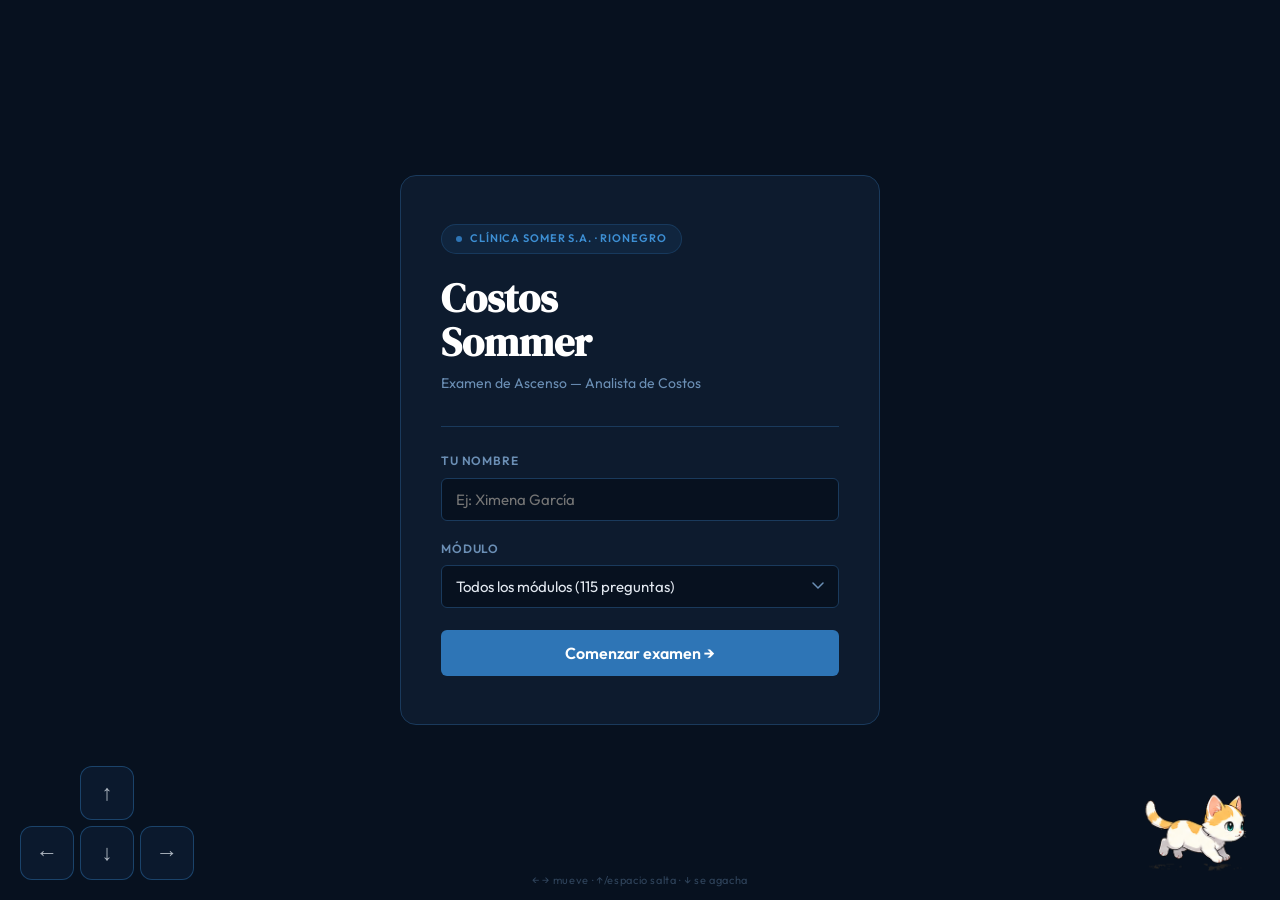
==== commit c15be9b9: "impruve cat" ====
--- a/index.html
+++ b/index.html
@@ -110,14 +110,7 @@
     */
     .cat-wrap{position:fixed;z-index:999;display:none;pointer-events:none;user-select:none;}
     .cat-wrap.cat-on{display:block;}
-    .cat-sprite{
-      width:128px; height:128px;
-      background-image:url('assets/sprites/sprite2_t.png');
-      background-size:768px 512px;
-      background-repeat:no-repeat;
-      transform-origin:center bottom;
-      image-rendering:auto;
-    }
+    #cat-sprite{width:128px;height:auto;display:block;image-rendering:auto;}
     .cat-hint{position:fixed;bottom:10px;left:50%;transform:translateX(-50%);font-size:11px;color:rgba(107,143,181,0.4);letter-spacing:0.06em;pointer-events:none;z-index:998;display:none;white-space:nowrap;}
     .cat-hint.cat-on{display:block;}
     .dpad{
@@ -154,7 +147,7 @@
       .start-card{padding:28px 20px;} .start-title{font-size:32px;}
       .q-text{font-size:18px;} .big-score{font-size:60px;} .big-score .denom{font-size:26px;}
       .quiz-bar{padding:12px 16px;} .quiz-body,.review-wrap{padding-left:16px;padding-right:16px;}
-      .cat-sprite{width:96px;height:96px;background-size:576px 384px;}
+      #cat-sprite{width:96px;}
     }
   </style>
 </head>
@@ -216,7 +209,7 @@
     </div>
   </div>
 
-  <div class="cat-wrap" id="cat-wrap"><div id="cat-flip"><div class="cat-sprite" id="cat-sprite"></div></div></div>
+  <div class="cat-wrap" id="cat-wrap"><div id="cat-flip"><img id="cat-sprite" alt="" src="sprites/idle_01.png"></div></div>
   <div class="cat-hint" id="cat-hint">← → mueve · ↑/espacio salta · ↓ se agacha</div>
   <div class="dpad" id="dpad">
     <button class="dpad-btn dpad-up"    data-key="ArrowUp"   >↑</button>
@@ -343,24 +336,26 @@
 
     function resetQuiz(){goTo('screen-start');}
 
-    /* ═══════════════════════════════════
-       CAT — sprite2_t.png transparent
-       6 frames × 4 rows, 256×256 source
-       Display: 128×128  |  bg-size: 768×512
-       bgPos(col,row) = -(col*128)px -(row*128)px
-    ═══════════════════════════════════ */
-    const SZ=128;
-    const ROWS={walk:0, jump:1, crouch:2, walkL:3};
+    /* ═══ CAT — individual sprites from sprites/ folder ═══ */
+    const CAT_W=128, GRAVITY=0.55, JUMP_VY=-13;
+    const CAT_H=Math.round(CAT_W*210/266); // ≈ 101px (native sprite aspect)
+    function groundY(){return window.innerHeight-CAT_H-20;}
+
+    const ANIM_DEFS={
+      walk:  {f:['walk_01','walk_02','walk_03','walk_04','walk_05'], fps:10},
+      jump:  {f:['jump_01','jump_02','jump_03','jump_04','jump_05'], fps:12},
+      crouch:{f:['crouch_01','crouch_02','crouch_03','crouch_04'],  fps:6},
+      idle:  {f:['idle_01','idle_02','idle_03','idle_04','idle_05'], fps:4},
+    };
+    const IMG={};
+    Object.values(ANIM_DEFS).forEach(({f})=>f.forEach(n=>{
+      const i=new Image(); i.src=`sprites/${n}.png`; IMG[n]=i;
+    }));
 
     const catWrap=document.getElementById('cat-wrap');
     const catFlip=document.getElementById('cat-flip');
     const catEl=document.getElementById('cat-sprite');
     const catHintEl=document.getElementById('cat-hint');
-
-    function bgPos(col,row){return `${-col*SZ}px ${-row*SZ}px`;}
-
-    const GRAVITY=0.55, JUMP_VY=-13;
-    function groundY(){return window.innerHeight-SZ-20;}
 
     const cs={
       x:0,y:0,velY:0,onGround:true,facing:1,
@@ -368,34 +363,36 @@
       reacting:false,reactTimer:null
     };
 
-    /* Plays an animation row on loop. Returns the interval id. */
     function playAnim(name){
+      if(cs.animName===name) return;
       clearInterval(cs.timer);
-      cs.animName=name;
-      cs.frame=0;
-      const row=ROWS[name]??0;
-      catEl.style.backgroundPosition=bgPos(0,row);
+      cs.animName=name; cs.frame=0;
+      const def=ANIM_DEFS[name]; if(!def) return;
+      catEl.src=IMG[def.f[0]].src;
       cs.timer=setInterval(()=>{
-        cs.frame=(cs.frame+1)%6;
-        catEl.style.backgroundPosition=bgPos(cs.frame,row);
-      },120);
+        cs.frame=(cs.frame+1)%def.f.length;
+        catEl.src=IMG[def.f[cs.frame]].src;
+      },1000/def.fps);
+    }
+
+    function playAnimForce(name){
+      cs.animName=''; playAnim(name);
     }
 
     function catReact(type){
       if(cs.reactTimer)clearTimeout(cs.reactTimer);
       cs.reacting=true;
-      playAnim(type==='correct'?'jump':'crouch');
+      playAnimForce(type==='correct'?'jump':'crouch');
       cs.reactTimer=setTimeout(()=>{
-        cs.reacting=false;
-        playAnim('walk');
+        cs.reacting=false; cs.animName=''; playAnim('walk');
       },1800);
     }
 
     function catReset(){
-      cs.x=window.innerWidth-SZ-20;
+      cs.x=window.innerWidth-CAT_W-20;
       cs.y=groundY();
       cs.velY=0;cs.onGround=true;
-      cs.facing=1;cs.reacting=false;
+      cs.facing=1;cs.reacting=false;cs.animName='';
       if(cs.reactTimer)clearTimeout(cs.reactTimer);
       catFlip.style.transform='scaleX(1)';
       catWrap.style.left=cs.x+'px';
@@ -425,7 +422,7 @@
 
         // Horizontal
         if(dx!==0){
-          cs.x=Math.max(0,Math.min(window.innerWidth-SZ,cs.x+dx));
+          cs.x=Math.max(0,Math.min(window.innerWidth-CAT_W,cs.x+dx));
           catWrap.style.left=cs.x+'px';
           if(dx>0&&cs.facing!==1){cs.facing=1;catFlip.style.transform='scaleX(1)';}
           if(dx<0&&cs.facing!==-1){cs.facing=-1;catFlip.style.transform='scaleX(-1)';}
@@ -442,11 +439,10 @@
 
         // Determine state and trigger animation on change
         const crouching=keys['ArrowDown']&&cs.onGround;
-        const st=!cs.onGround?'jump':crouching?'crouch':dx!==0?'walk':'idle';
-        if(st!==prevState){
-          prevState=st;
-          if(st==='jump'||st==='walk'||st==='crouch'){ playAnim(st); }
-          else{ clearInterval(cs.timer);cs.frame=0;catEl.style.backgroundPosition=bgPos(0,ROWS.walk); }
+        const catSt=!cs.onGround?'jump':crouching?'crouch':dx!==0?'walk':'idle';
+        if(catSt!==prevState){
+          prevState=catSt;
+          playAnim(catSt);
         }
       }
       requestAnimationFrame(catLoop);
